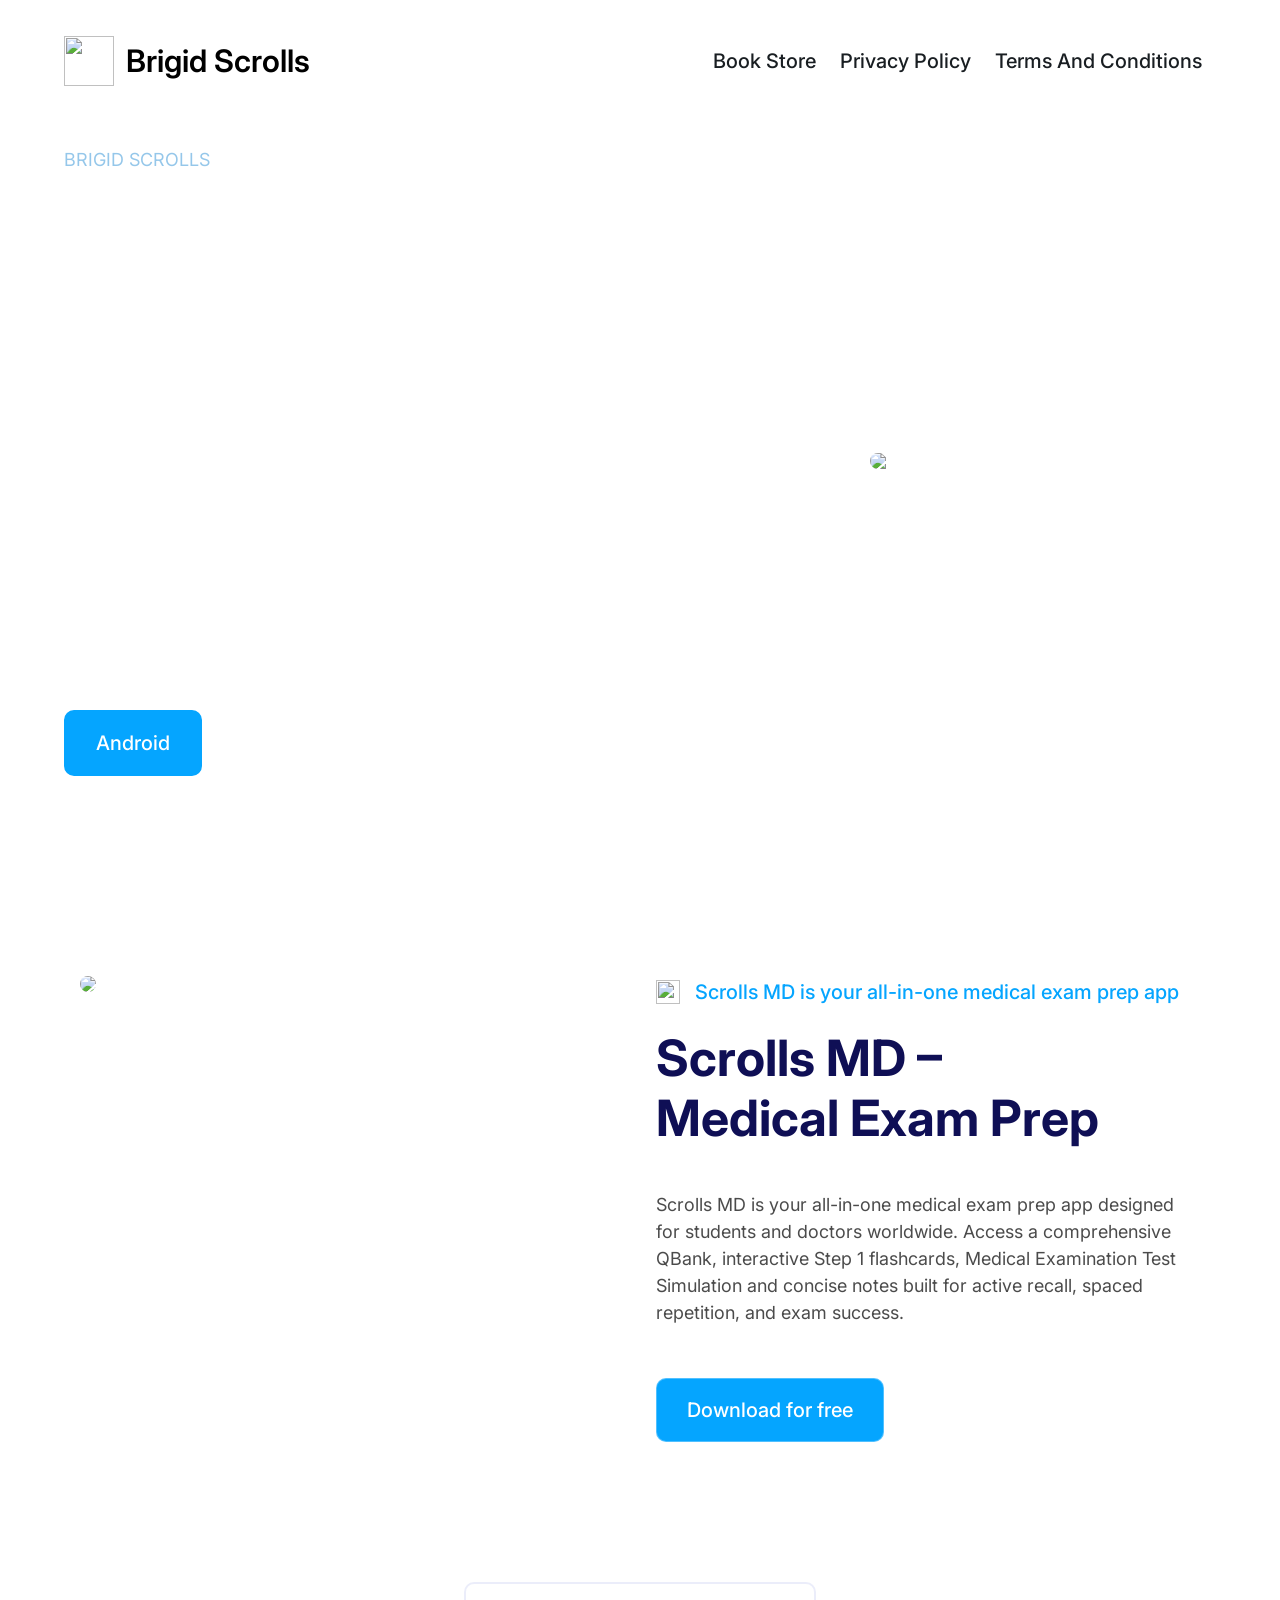
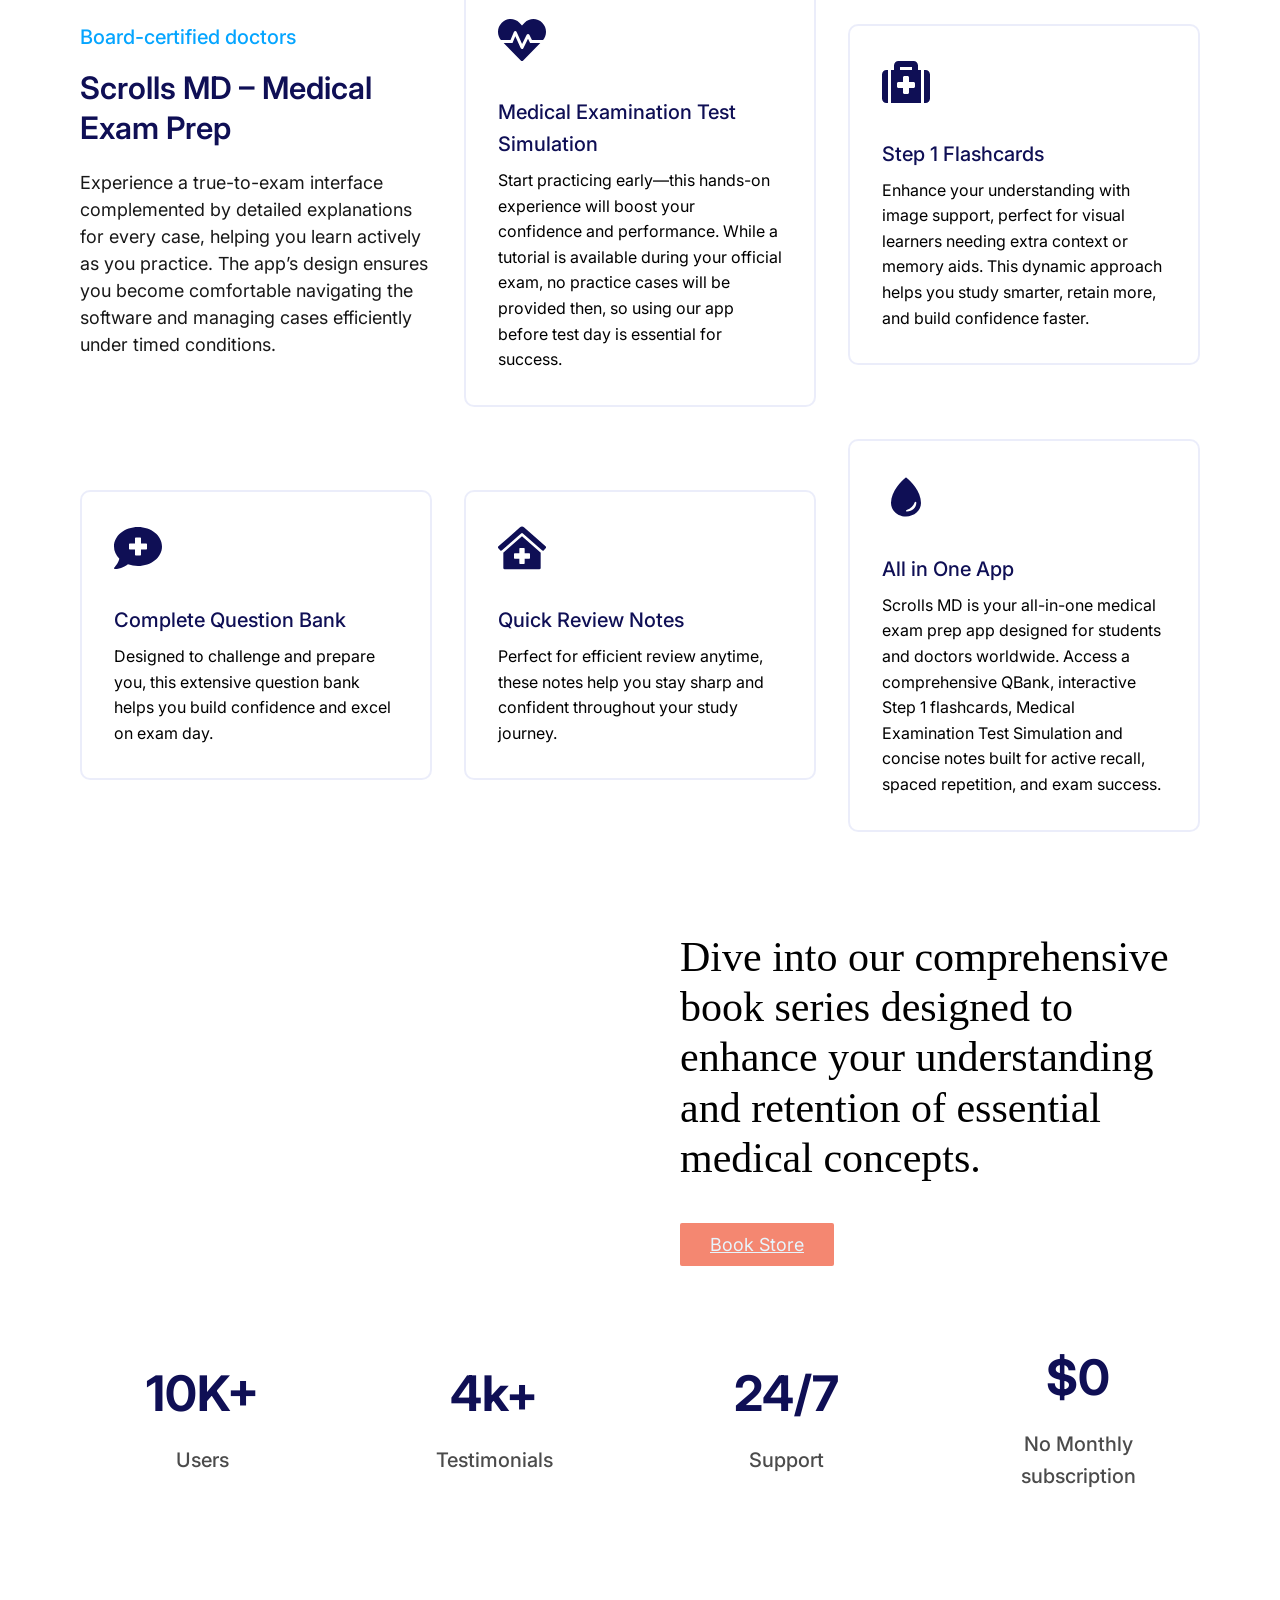
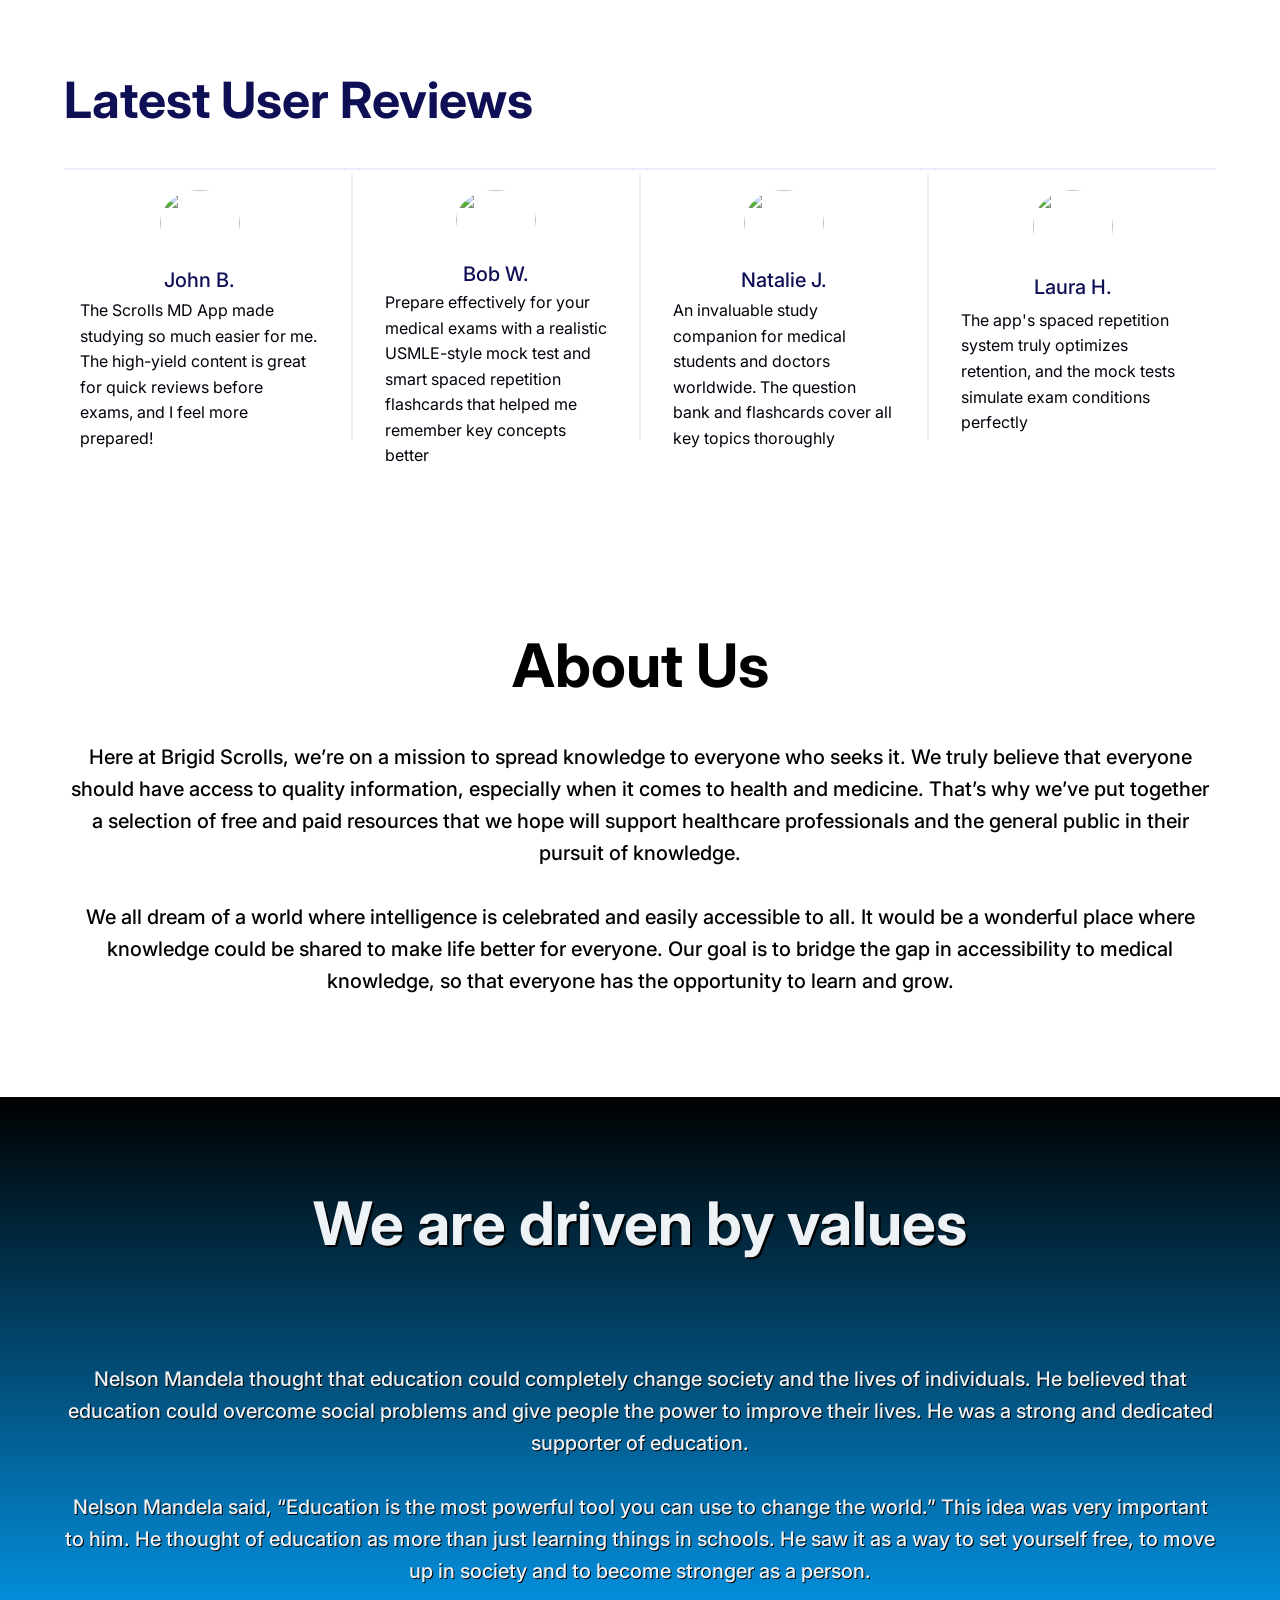
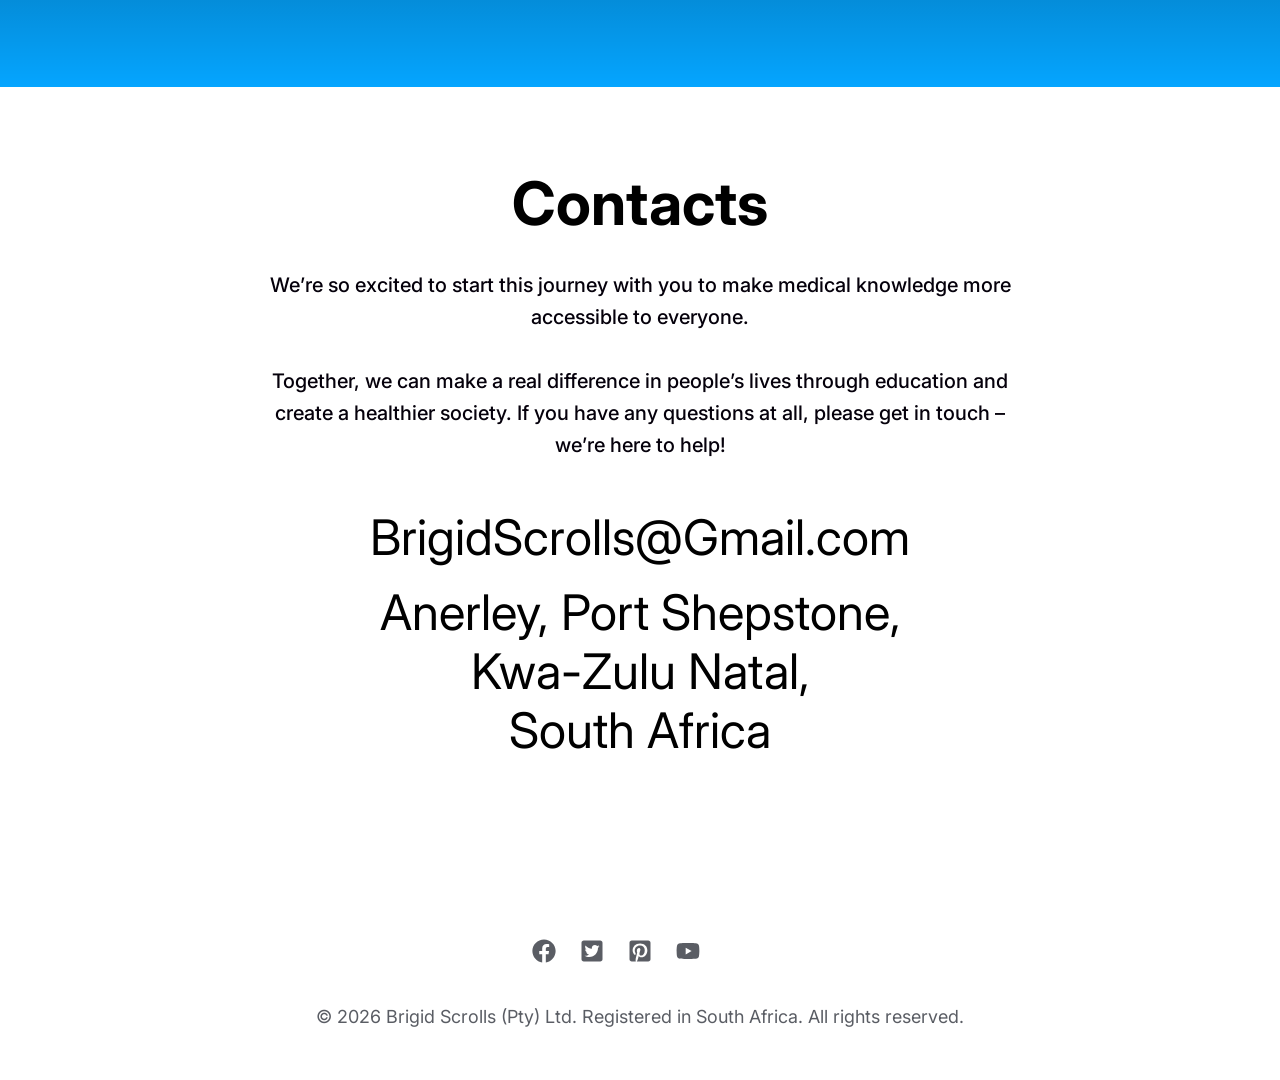
==== index.html @ d716d0fd "Add files via upload" ====
<!DOCTYPE html><html><head><meta charSet="utf-8"/><meta http-equiv="x-ua-compatible" content="ie=edge"/><meta name="viewport" content="width=device-width, initial-scale=1, shrink-to-fit=no"/><meta name="generator" content="Gatsby 3.15.0"/><title data-react-helmet="true">Scrolls MD Medical Exam Prep</title><link data-react-helmet="true" rel="shortcut icon" href="https://uploads.quarkly.io/6926ab624873af0023a09e78/images/Black%20and%20white%20logo%20Brigid%20scrolls.png?v=2025-11-26T10:13:13.327Z" type="image/x-icon"/><link data-react-helmet="true" rel="apple-touch-icon" href="https://uploads.quarkly.io/6926ab624873af0023a09e78/images/Black%20and%20white%20logo%20Brigid%20scrolls.png?v=2025-11-26T10:13:13.327Z"/><link data-react-helmet="true" rel="apple-touch-icon" sizes="76x76" href="https://uploads.quarkly.io/6926ab624873af0023a09e78/images/Black%20and%20white%20logo%20Brigid%20scrolls.png?v=2025-11-26T10:13:13.327Z"/><link data-react-helmet="true" rel="apple-touch-icon" sizes="152x152" href="https://uploads.quarkly.io/6926ab624873af0023a09e78/images/Black%20and%20white%20logo%20Brigid%20scrolls.png?v=2025-11-26T10:13:13.327Z"/><link data-react-helmet="true" rel="apple-touch-startup-image" href="https://uploads.quarkly.io/6926ab624873af0023a09e78/images/Black%20and%20white%20logo%20Brigid%20scrolls.png?v=2025-11-26T10:13:13.327Z"/><meta data-react-helmet="true" name="description" content="Scrolls MD is your all-in-one medical exam prep app designed for students and doctors worldwide."/><meta data-react-helmet="true" property="og:title" content="Help for you — Healthcare without the system"/><meta data-react-helmet="true" property="og:description" content="Chat with a doctor right from your phone, all day and night. No waiting room or appointment needed."/><meta data-react-helmet="true" property="og:image" content="https://uploads.quarkly.io/6926ab624873af0023a09e78/images/Scrolls%20MD%20New%20Logo.png?v=2025-11-26T10:20:29.859Z"/><meta data-react-helmet="true" name="msapplication-TileImage" content="https://uploads.quarkly.io/6926ab624873af0023a09e78/images/Black%20and%20white%20logo%20Brigid%20scrolls.png?v=2025-11-26T10:13:13.327Z"/><meta data-react-helmet="true" name="msapplication-TileColor" content="#000848"/><style data-styled="" data-styled-version="5.3.11">.gPEERn{pointer-events:auto;display:-webkit-box;display:-webkit-flex;display:-ms-flexbox;display:flex;width:100%;margin:0;padding:24px 0;}/*!sc*/
@media (max-width:460px){.gPEERn{padding:8px 0 8px 0;}}/*!sc*/
.jDYXYm{pointer-events:auto;display:-webkit-box;display:-webkit-flex;display:-ms-flexbox;display:flex;-webkit-flex-direction:row;-ms-flex-direction:row;flex-direction:row;width:var(--qtheme-cmp-section-width-default);max-width:var(--qtheme-cmp-section-maxWidth-default);min-width:var(--qtheme-cmp-section-minWidth-default);min-height:16px;margin:0 auto;-webkit-box-pack:justify;-webkit-justify-content:space-between;-ms-flex-pack:justify;justify-content:space-between;}/*!sc*/
.iFsuVn{pointer-events:auto;display:-webkit-box;display:-webkit-flex;display:-ms-flexbox;display:flex;padding:12px 0;-webkit-box-pack:justify;-webkit-justify-content:space-between;-ms-flex-pack:justify;justify-content:space-between;-webkit-align-items:flex-start;-webkit-box-align:flex-start;-ms-flex-align:flex-start;align-items:flex-start;-webkit-flex-direction:row;-ms-flex-direction:row;flex-direction:row;width:30%;}/*!sc*/
@media (max-width:992px){.iFsuVn{width:70%;}}/*!sc*/
@media (max-width:767px){.iFsuVn{width:50%;-webkit-box-pack:start;-webkit-justify-content:flex-start;-ms-flex-pack:start;justify-content:flex-start;}}/*!sc*/
@media (max-width:460px){.iFsuVn{width:50%;-webkit-align-items:center;-webkit-box-align:center;-ms-flex-align:center;align-items:center;-webkit-flex-direction:row;-ms-flex-direction:row;flex-direction:row;-webkit-box-pack:start;-webkit-justify-content:flex-start;-ms-flex-pack:start;justify-content:flex-start;}}/*!sc*/
.hPHBay{pointer-events:auto;-webkit-flex:1 1 auto;-ms-flex:1 1 auto;flex:1 1 auto;width:70%;min-width:0px;min-height:0px;-webkit-align-items:center;-webkit-box-align:center;-ms-flex-align:center;align-items:center;-webkit-box-pack:end;-webkit-justify-content:flex-end;-ms-flex-pack:end;justify-content:flex-end;position:relative;display:-webkit-box;display:-webkit-flex;display:-ms-flexbox;display:flex;z-index:5;}/*!sc*/
@media (max-width:992px){.hPHBay{width:30%;}}/*!sc*/
@media (max-width:767px){.hPHBay{width:50%;}}/*!sc*/
@media (max-width:460px){.hPHBay{width:50%;}}/*!sc*/
.ePyRJj{pointer-events:auto;padding-right:3px;min-height:0;-webkit-align-items:center;-webkit-box-align:center;-ms-flex-align:center;align-items:center;-webkit-flex-direction:row;-ms-flex-direction:row;flex-direction:row;position:relative;cursor:pointer;display:none;}/*!sc*/
@media (max-width:992px){.ePyRJj{display:-webkit-inline-box;display:-webkit-inline-flex;display:-ms-inline-flexbox;display:inline-flex;-webkit-flex:0 0 auto;-ms-flex:0 0 auto;flex:0 0 auto;z-index:1;}}/*!sc*/
.hZMOFw{pointer-events:auto;width:100%;height:100%;position:relative;display:-webkit-box;display:-webkit-flex;display:-ms-flexbox;display:flex;z-index:1;}/*!sc*/
@media (max-width:992px){.hZMOFw{top:0;left:0;position:fixed;-webkit-transition:visibility .3s step-end;transition:visibility .3s step-end;visibility:hidden;}}/*!sc*/
.csZqDL{pointer-events:auto;width:100%;height:100%;background-color:rgba(0,0,0,.5);position:relative;display:none;z-index:1;}/*!sc*/
@media (max-width:992px){.csZqDL{top:0;left:0;position:fixed;display:block;-webkit-transition:visibility .3s step-end, opacity .3s ease;transition:visibility .3s step-end, opacity .3s ease;visibility:hidden;opacity:0;}}/*!sc*/
.eIhEfz{pointer-events:auto;max-width:100vw;max-height:100vh;background-color:white;box-sizing:border-box;display:-webkit-box;display:-webkit-flex;display:-ms-flexbox;display:flex;z-index:2;padding:0px 0px 0px 0px;width:100%;overflow-x:hidden;overflow-y:auto;-webkit-align-items:center;-webkit-box-align:center;-ms-flex-align:center;align-items:center;-webkit-box-pack:justify;-webkit-justify-content:space-between;-ms-flex-pack:justify;justify-content:space-between;-webkit-flex-direction:row;-ms-flex-direction:row;flex-direction:row;background:rgba(255,255,255,0);}/*!sc*/
@media (max-width:992px){.eIhEfz{width:100%;min-width:280px;min-height:32px;-webkit-align-items:flex-start;-webkit-box-align:flex-start;-ms-flex-align:flex-start;align-items:flex-start;-webkit-flex-direction:column;-ms-flex-direction:column;flex-direction:column;box-shadow:var(--qtheme-boxShadow-xxl);top:0;left:0;height:100%;position:fixed;-webkit-transition:visibility .3s step-end, opacity .3s ease;transition:visibility .3s step-end, opacity .3s ease;visibility:hidden;opacity:0;background:#ffffff;margin:0px 0px 0px 0px;}}/*!sc*/
.beZerO{pointer-events:auto;width:100%;}/*!sc*/
@media (max-width:767px){.beZerO{display:-webkit-box;display:-webkit-flex;display:-ms-flexbox;display:flex;}}/*!sc*/
.kpODTq{pointer-events:auto;-webkit-align-items:center;-webkit-box-align:center;-ms-flex-align:center;align-items:center;-webkit-box-pack:end;-webkit-justify-content:flex-end;-ms-flex-pack:end;justify-content:flex-end;display:-webkit-box;display:-webkit-flex;display:-ms-flexbox;display:flex;}/*!sc*/
@media (max-width:992px){.kpODTq{-webkit-box-pack:center;-webkit-justify-content:center;-ms-flex-pack:center;justify-content:center;-webkit-align-items:flex-start;-webkit-box-align:flex-start;-ms-flex-align:flex-start;align-items:flex-start;-webkit-flex-direction:column;-ms-flex-direction:column;flex-direction:column;margin:0px auto 0px auto;min-width:300px;max-width:1280px;width:90%;padding:24px 0px 48px 0px;}}/*!sc*/
.iyoGrC{pointer-events:auto;display:none;}/*!sc*/
@media (max-width:992px){.iyoGrC{width:100%;margin:0px 0px 24px 0px;display:-webkit-box;display:-webkit-flex;display:-ms-flexbox;display:flex;padding:12px 0px 12px 0px;}}/*!sc*/
.bHRnBK{pointer-events:auto;width:25%;display:none;-webkit-box-pack:space-around;-webkit-justify-content:space-around;-ms-flex-pack:space-around;justify-content:space-around;-webkit-align-items:center;-webkit-box-align:center;-ms-flex-align:center;align-items:center;-webkit-flex-wrap:wrap;-ms-flex-wrap:wrap;flex-wrap:wrap;}/*!sc*/
@media (max-width:992px){.bHRnBK{width:100%;-webkit-flex-direction:column;-ms-flex-direction:column;flex-direction:column;-webkit-align-items:flex-start;-webkit-box-align:flex-start;-ms-flex-align:flex-start;align-items:flex-start;display:-webkit-box;display:-webkit-flex;display:-ms-flexbox;display:flex;margin:0px 0px 0px 0px;}}/*!sc*/
.jzlPOT{pointer-events:auto;margin:0px 0px 0px 0px;display:-webkit-box;display:-webkit-flex;display:-ms-flexbox;display:flex;-webkit-align-items:center;-webkit-box-align:center;-ms-flex-align:center;align-items:center;-webkit-box-pack:center;-webkit-justify-content:center;-ms-flex-pack:center;justify-content:center;}/*!sc*/
@media (max-width:992px){.jzlPOT{display:-webkit-box;display:-webkit-flex;display:-ms-flexbox;display:flex;grid-gap:12px;}}/*!sc*/
.fTnruq{pointer-events:auto;display:-webkit-box;display:-webkit-flex;display:-ms-flexbox;display:flex;background:rgba(0,0,0,0) url(https://images.unsplash.com/photo-1576091160550-2173dba999ef?ixlib=rb-4.1.0&q=85&fm=jpg&crop=entropy&cs=srgb&w=2000) 0% 0% /100% repeat scroll padding-box;box-shadow:0 0 0 0 #000000;width:50% content-box;height:auto;margin:0;padding:24px 0;}/*!sc*/
@media (max-width:767px){.fTnruq{padding:36px 0 60px 0;}}/*!sc*/
.eJhRBH{pointer-events:auto;display:-webkit-box;display:-webkit-flex;display:-ms-flexbox;display:flex;-webkit-flex-direction:row;-ms-flex-direction:row;flex-direction:row;width:var(--qtheme-cmp-section-width-default);max-width:var(--qtheme-cmp-section-maxWidth-default);min-width:var(--qtheme-cmp-section-minWidth-default);min-height:16px;margin:0 auto;position:relative;z-index:9;}/*!sc*/
@media (max-width:767px){.eJhRBH{-webkit-flex-wrap:wrap;-ms-flex-wrap:wrap;flex-wrap:wrap;z-index:7;}}/*!sc*/
.jerPYF{pointer-events:auto;-webkit-flex-direction:column;-ms-flex-direction:column;flex-direction:column;display:-webkit-box;display:-webkit-flex;display:-ms-flexbox;display:flex;-webkit-align-items:flex-start;-webkit-box-align:flex-start;-ms-flex-align:flex-start;align-items:flex-start;-webkit-box-pack:center;-webkit-justify-content:center;-ms-flex-pack:center;justify-content:center;width:70%;padding:0px 180px 0px 0px;}/*!sc*/
.jerPYF:empty,.jerPYF[data-quarkly-state="empty"]{min-width:64px;min-height:64px;border-width:1px;border-style:solid;border-color:LightGray;}/*!sc*/
@media (max-width:992px){.jerPYF{padding:0px 90px 0px 0px;}}/*!sc*/
@media (max-width:767px){.jerPYF{width:100%;padding:0px 0px 0px 0px;}}/*!sc*/
.iTpYRY{pointer-events:auto;display:-webkit-box;display:-webkit-flex;display:-ms-flexbox;display:flex;margin:72px 0px 0px 0px;}/*!sc*/
@media (max-width:992px){.iTpYRY{margin:32px 0px 0px 0px;}}/*!sc*/
@media (max-width:767px){.iTpYRY{width:100%;margin:36px 0px 0px 0px;}}/*!sc*/
.jttgDx{pointer-events:auto;width:30%;display:-webkit-box;display:-webkit-flex;display:-ms-flexbox;display:flex;-webkit-box-pack:end;-webkit-justify-content:flex-end;-ms-flex-pack:end;justify-content:flex-end;-webkit-align-items:center;-webkit-box-align:center;-ms-flex-align:center;align-items:center;}/*!sc*/
.jttgDx:empty,.jttgDx[data-quarkly-state="empty"]{border-style:solid;border-width:1px;min-height:64px;border-color:LightGray;min-width:64px;}/*!sc*/
@media (max-width:767px){.jttgDx{width:100%;-webkit-order:-1;-ms-flex-order:-1;order:-1;}}/*!sc*/
.cdreDF{pointer-events:auto;display:-webkit-box;display:-webkit-flex;display:-ms-flexbox;display:flex;padding:160px 0 24px 0;width:100%;margin:0;}/*!sc*/
@media (max-width:767px){.cdreDF{padding:50px 0 24px 0;}}/*!sc*/
@media (max-width:460px){.cdreDF{padding:80px 0 24px 0;}}/*!sc*/
.dztvSV{pointer-events:auto;display:-webkit-box;display:-webkit-flex;display:-ms-flexbox;display:flex;-webkit-flex-direction:row;-ms-flex-direction:row;flex-direction:row;width:var(--qtheme-cmp-section-width-default);max-width:var(--qtheme-cmp-section-maxWidth-default);min-width:var(--qtheme-cmp-section-minWidth-default);min-height:16px;margin:0 auto;}/*!sc*/
@media (max-width:767px){.dztvSV{-webkit-flex-wrap:wrap;-ms-flex-wrap:wrap;flex-wrap:wrap;}}/*!sc*/
.hQQJuX{pointer-events:auto;width:50%;-webkit-flex-direction:column;-ms-flex-direction:column;flex-direction:column;padding:16px 16px 16px 16px;display:-webkit-box;display:-webkit-flex;display:-ms-flexbox;display:flex;-webkit-align-items:flex-start;-webkit-box-align:flex-start;-ms-flex-align:flex-start;align-items:flex-start;-webkit-box-pack:justify;-webkit-justify-content:space-between;-ms-flex-pack:justify;justify-content:space-between;}/*!sc*/
.hQQJuX:empty,.hQQJuX[data-quarkly-state="empty"]{min-width:64px;border-style:solid;border-color:LightGray;min-height:64px;border-width:1px;}/*!sc*/
@media (max-width:767px){.hQQJuX{width:100%;}}/*!sc*/
.izVfnD{pointer-events:auto;-webkit-box-pack:justify;-webkit-justify-content:space-between;-ms-flex-pack:justify;justify-content:space-between;width:50%;padding:16px 16px 16px 16px;display:-webkit-box;display:-webkit-flex;display:-ms-flexbox;display:flex;-webkit-flex-direction:column;-ms-flex-direction:column;flex-direction:column;-webkit-align-items:flex-start;-webkit-box-align:flex-start;-ms-flex-align:flex-start;align-items:flex-start;}/*!sc*/
.izVfnD:empty,.izVfnD[data-quarkly-state="empty"]{min-height:64px;border-style:solid;min-width:64px;border-width:1px;border-color:LightGray;}/*!sc*/
@media (max-width:767px){.izVfnD{width:100%;}}/*!sc*/
.lgWpfL{pointer-events:auto;display:-webkit-box;display:-webkit-flex;display:-ms-flexbox;display:flex;margin:0px 0px 20px 0px;-webkit-align-items:center;-webkit-box-align:center;-ms-flex-align:center;align-items:center;}/*!sc*/
@media (max-width:460px){.lgWpfL{width:100%;}}/*!sc*/
.fyPDXX{pointer-events:auto;display:-webkit-box;display:-webkit-flex;display:-ms-flexbox;display:flex;padding:84px 0 60px 0;width:100%;margin:0;}/*!sc*/
@media (max-width:767px){.fyPDXX{padding:60px 0 60px 0;}}/*!sc*/
@media (max-width:460px){.fyPDXX{padding:60px 0 60px 0;}}/*!sc*/
.kihxJV{pointer-events:auto;display:-webkit-box;display:-webkit-flex;display:-ms-flexbox;display:flex;-webkit-flex-direction:row;-ms-flex-direction:row;flex-direction:row;width:var(--qtheme-cmp-section-width-default);max-width:var(--qtheme-cmp-section-maxWidth-default);min-width:var(--qtheme-cmp-section-minWidth-default);min-height:16px;margin:0 auto;-webkit-flex-wrap:wrap;-ms-flex-wrap:wrap;flex-wrap:wrap;-webkit-align-items:center;-webkit-box-align:center;-ms-flex-align:center;align-items:center;-webkit-box-pack:center;-webkit-justify-content:center;-ms-flex-pack:center;justify-content:center;}/*!sc*/
.fChNKY{pointer-events:auto;border-radius:10px;-webkit-flex-direction:column;-ms-flex-direction:column;flex-direction:column;width:33.333%;display:-webkit-box;display:-webkit-flex;display:-ms-flexbox;display:flex;-webkit-align-items:flex-start;-webkit-box-align:flex-start;-ms-flex-align:flex-start;align-items:flex-start;-webkit-box-pack:start;-webkit-justify-content:flex-start;-ms-flex-pack:start;justify-content:flex-start;margin:0px 0px 0px 0px;padding:16px 16px 16px 16px;}/*!sc*/
@media (max-width:992px){.fChNKY{margin:0px 0px 0px 0px;width:50%;}}/*!sc*/
@media (max-width:767px){.fChNKY{padding:0px 0px 0px 0px;width:100%;}}/*!sc*/
@media (max-width:460px){.fChNKY{padding:16px 16px 16px 16px;width:100%;}}/*!sc*/
.kyIJiC{pointer-events:auto;padding:16px 16px 16px 16px;width:33.333%;}/*!sc*/
.kyIJiC:empty,.kyIJiC[data-quarkly-state="empty"]{min-height:64px;border-width:1px;border-color:LightGray;min-width:64px;border-style:solid;}/*!sc*/
@media (max-width:992px){.kyIJiC{width:50%;}}/*!sc*/
@media (max-width:767px){.kyIJiC{width:100%;}}/*!sc*/
@media (max-width:460px){.kyIJiC{width:100%;}}/*!sc*/
.iuxQkA{pointer-events:auto;display:-webkit-box;display:-webkit-flex;display:-ms-flexbox;display:flex;width:100%;margin:0;padding:24px 0;}/*!sc*/
@media (max-width:767px){.iuxQkA{padding:70px 0 80px 0;}}/*!sc*/
.gpqSxK{pointer-events:auto;display:-webkit-box;display:-webkit-flex;display:-ms-flexbox;display:flex;-webkit-flex-direction:column;-ms-flex-direction:column;flex-direction:column;width:var(--qtheme-cmp-section-width-default);max-width:var(--qtheme-cmp-section-maxWidth-default);min-width:var(--qtheme-cmp-section-minWidth-default);min-height:16px;margin:0 auto;}/*!sc*/
.dpcicg{pointer-events:auto;min-width:100px;min-height:100px;display:grid;grid-template-columns:repeat(2,1fr);grid-template-rows:auto;}/*!sc*/
@media (max-width:767px){.dpcicg{grid-template-columns:1fr;}}/*!sc*/
.kGSYnj{pointer-events:auto;min-width:100px;min-height:100px;display:-webkit-box;display:-webkit-flex;display:-ms-flexbox;display:flex;-webkit-flex-direction:column;-ms-flex-direction:column;flex-direction:column;-webkit-align-items:center;-webkit-box-align:center;-ms-flex-align:center;align-items:center;background:rgba(0,0,0,0) url(https://uploads.quarkly.io/6926ab624873af0023a09e78/images/Mnemonic-book.png?v=2025-11-26T08:55:38.290Z) 0 0/contain no-repeat scroll padding-box;padding:100px 50px 100px 50px;}/*!sc*/
@media (max-width:767px){.kGSYnj{margin:0px 0px 50px 0px;padding:50px 50px 50px 50px;}}/*!sc*/
.daAXAp{pointer-events:auto;min-width:100px;min-height:100px;display:-webkit-box;display:-webkit-flex;display:-ms-flexbox;display:flex;-webkit-flex-direction:column;-ms-flex-direction:column;flex-direction:column;-webkit-align-items:flex-start;-webkit-box-align:flex-start;-ms-flex-align:flex-start;align-items:flex-start;-webkit-box-pack:center;-webkit-justify-content:center;-ms-flex-pack:center;justify-content:center;padding:0px 40px 0px 40px;}/*!sc*/
@media (max-width:992px){.daAXAp{padding:0px 0 0px 0;}}/*!sc*/
.iaWqPm{pointer-events:auto;min-width:10px;min-height:10px;display:-webkit-box;display:-webkit-flex;display:-ms-flexbox;display:flex;}/*!sc*/
@media (max-width:992px){.iaWqPm{-webkit-align-self:center;-ms-flex-item-align:center;align-self:center;}}/*!sc*/
@media (max-width:767px){.iaWqPm{-webkit-align-self:auto;-ms-flex-item-align:auto;align-self:auto;}}/*!sc*/
@media (max-width:460px){.iaWqPm{-webkit-flex-direction:column;-ms-flex-direction:column;flex-direction:column;-webkit-align-items:center;-webkit-box-align:center;-ms-flex-align:center;align-items:center;-webkit-align-self:center;-ms-flex-item-align:center;align-self:center;}}/*!sc*/
.kRlKbz{pointer-events:auto;display:-webkit-box;display:-webkit-flex;display:-ms-flexbox;display:flex;padding:0 0 0 0;background:rgba(0,0,0,0) url(https://uploads.quarkly.io/6123949e957019001e284458/images/Group%20177.png?v=2021-08-24T00:44:18.633Z) 0% 30% /cover no-repeat scroll padding-box;width:50% content-box;height:50% content-box;margin:0;}/*!sc*/
@media (max-width:767px){.kRlKbz{padding:50px 0 50px 0;}}/*!sc*/
@media (max-width:460px){.kRlKbz{padding:0px 0 0px 0;}}/*!sc*/
.gJAmcc{pointer-events:auto;display:grid;-webkit-flex-direction:column;-ms-flex-direction:column;flex-direction:column;width:var(--qtheme-cmp-section-width-default);max-width:var(--qtheme-cmp-section-maxWidth-default);min-width:var(--qtheme-cmp-section-minWidth-default);min-height:16px;margin:0 auto;grid-gap:16px;grid-template-columns:repeat(4,1fr);}/*!sc*/
@media (max-width:992px){.gJAmcc{grid-gap:0px;}}/*!sc*/
@media (max-width:767px){.gJAmcc{grid-template-columns:repeat(2,1fr);}}/*!sc*/
.eIiPHY{pointer-events:auto;-webkit-box-pack:center;-webkit-justify-content:center;-ms-flex-pack:center;justify-content:center;-webkit-flex-direction:column;-ms-flex-direction:column;flex-direction:column;background:url(https://uploads.quarkly.io/6123949e957019001e284458/images/backtio.png?v=2021-08-24T00:48:34.217Z) center center/91% no-repeat;-webkit-align-items:center;-webkit-box-align:center;-ms-flex-align:center;align-items:center;display:-webkit-box;display:-webkit-flex;display:-ms-flexbox;display:flex;min-height:320px;padding:0px 0px 60px 0px;}/*!sc*/
.eIiPHY:empty,.eIiPHY[data-quarkly-state="empty"]{min-width:64px;border-width:1px;border-color:LightGray;min-height:64px;border-style:solid;}/*!sc*/
.dSEjcE{pointer-events:auto;-webkit-flex-direction:column;-ms-flex-direction:column;flex-direction:column;background:url(https://uploads.quarkly.io/6123949e957019001e284458/images/backtio.png?v=2021-08-24T00:48:34.217Z) center center/91% no-repeat;min-height:320px;padding:0px 0px 60px 0px;display:-webkit-box;display:-webkit-flex;display:-ms-flexbox;display:flex;-webkit-align-items:center;-webkit-box-align:center;-ms-flex-align:center;align-items:center;-webkit-box-pack:center;-webkit-justify-content:center;-ms-flex-pack:center;justify-content:center;}/*!sc*/
.dSEjcE:empty,.dSEjcE[data-quarkly-state="empty"]{min-width:64px;border-style:solid;border-color:LightGray;min-height:64px;border-width:1px;}/*!sc*/
.ihwIQz{pointer-events:auto;-webkit-flex-direction:column;-ms-flex-direction:column;flex-direction:column;background:url(https://uploads.quarkly.io/6123949e957019001e284458/images/backtio.png?v=2021-08-24T00:48:34.217Z) center center/91% no-repeat;display:-webkit-box;display:-webkit-flex;display:-ms-flexbox;display:flex;-webkit-box-pack:center;-webkit-justify-content:center;-ms-flex-pack:center;justify-content:center;min-height:320px;-webkit-align-items:center;-webkit-box-align:center;-ms-flex-align:center;align-items:center;padding:0px 0px 60px 0px;}/*!sc*/
.ihwIQz:empty,.ihwIQz[data-quarkly-state="empty"]{min-height:64px;border-style:solid;border-color:LightGray;min-width:64px;border-width:1px;}/*!sc*/
@media (max-width:767px){.ihwIQz{margin:30px 0px 0px 0px;}}/*!sc*/
@media (max-width:460px){.ihwIQz{margin:0px 0px 0px 0px;}}/*!sc*/
.iccfKb{pointer-events:auto;-webkit-flex-direction:column;-ms-flex-direction:column;flex-direction:column;display:-webkit-box;display:-webkit-flex;display:-ms-flexbox;display:flex;background:url(https://uploads.quarkly.io/6123949e957019001e284458/images/backtio.png?v=2021-08-24T00:48:34.217Z) center center/91% no-repeat;padding:0px 0px 60px 0px;min-height:320px;-webkit-align-items:center;-webkit-box-align:center;-ms-flex-align:center;align-items:center;-webkit-box-pack:center;-webkit-justify-content:center;-ms-flex-pack:center;justify-content:center;}/*!sc*/
.iccfKb:empty,.iccfKb[data-quarkly-state="empty"]{min-height:64px;border-style:solid;border-color:LightGray;min-width:64px;border-width:1px;}/*!sc*/
@media (max-width:767px){.iccfKb{margin:30px 0px 0px 0px;}}/*!sc*/
@media (max-width:460px){.iccfKb{margin:0px 0px 0px 0px;}}/*!sc*/
.edciIC{pointer-events:auto;display:-webkit-box;display:-webkit-flex;display:-ms-flexbox;display:flex;padding:60px 0 100px 0;width:100%;margin:0;}/*!sc*/
@media (max-width:767px){.edciIC{padding:60px 0 60px 0;}}/*!sc*/
.eYOlSx{pointer-events:auto;display:-webkit-box;display:-webkit-flex;display:-ms-flexbox;display:flex;-webkit-flex-direction:row;-ms-flex-direction:row;flex-direction:row;width:var(--qtheme-cmp-section-width-default);max-width:var(--qtheme-cmp-section-maxWidth-default);min-width:var(--qtheme-cmp-section-minWidth-default);min-height:16px;margin:0 auto;-webkit-flex-wrap:wrap;-ms-flex-wrap:wrap;flex-wrap:wrap;}/*!sc*/
.ldmNlQ{pointer-events:auto;-webkit-box-pack:center;-webkit-justify-content:center;-ms-flex-pack:center;justify-content:center;-webkit-align-items:flex-start;-webkit-box-align:flex-start;-ms-flex-align:flex-start;align-items:flex-start;-webkit-flex-direction:column;-ms-flex-direction:column;flex-direction:column;width:100%;display:-webkit-box;display:-webkit-flex;display:-ms-flexbox;display:flex;}/*!sc*/
.ldmNlQ:empty,.ldmNlQ[data-quarkly-state="empty"]{border-style:solid;border-color:LightGray;min-width:64px;min-height:64px;border-width:1px;}/*!sc*/
.gxuUPh{pointer-events:auto;-webkit-flex-direction:column;-ms-flex-direction:column;flex-direction:column;-webkit-box-pack:start;-webkit-justify-content:flex-start;-ms-flex-pack:start;justify-content:flex-start;border-width:0px 1px 0px 0px;width:25%;max-height:265px;display:-webkit-box;display:-webkit-flex;display:-ms-flexbox;display:flex;-webkit-align-items:center;-webkit-box-align:center;-ms-flex-align:center;align-items:center;border-color:rgba(66,82,207,0.1);height:100%;border-style:solid;margin:0px 0px 0px 0px;padding:16px 32px 16px 16px;}/*!sc*/
@media (max-width:992px){.gxuUPh{-webkit-box-pack:start;-webkit-justify-content:flex-start;-ms-flex-pack:start;justify-content:flex-start;padding:32px 16px 16px 16px;min-height:298px;}}/*!sc*/
@media (max-width:767px){.gxuUPh{padding:32px 16px 16px 16px;-webkit-align-items:center;-webkit-box-align:center;-ms-flex-align:center;align-items:center;width:50%;-webkit-box-pack:start;-webkit-justify-content:flex-start;-ms-flex-pack:start;justify-content:flex-start;}}/*!sc*/
@media (max-width:460px){.gxuUPh{-webkit-box-pack:start;-webkit-justify-content:flex-start;-ms-flex-pack:start;justify-content:flex-start;margin:0px 0px 30px 0px;padding:32px 16px 16px 16px;}}/*!sc*/
.jsuZtp{pointer-events:auto;padding:16px 32px 16px 32px;border-width:0px 1px 0px 1px;width:25%;-webkit-align-items:center;-webkit-box-align:center;-ms-flex-align:center;align-items:center;-webkit-flex-direction:column;-ms-flex-direction:column;flex-direction:column;border-style:solid;border-color:rgba(66,82,207,0.1);max-height:265px;display:-webkit-box;display:-webkit-flex;display:-ms-flexbox;display:flex;-webkit-box-pack:start;-webkit-justify-content:flex-start;-ms-flex-pack:start;justify-content:flex-start;margin:0px 0px 0px 0px;height:100%;}/*!sc*/
@media (max-width:992px){.jsuZtp{padding:32px 16px 16px 16px;min-height:298px;-webkit-box-pack:start;-webkit-justify-content:flex-start;-ms-flex-pack:start;justify-content:flex-start;}}/*!sc*/
@media (max-width:767px){.jsuZtp{-webkit-align-items:center;-webkit-box-align:center;-ms-flex-align:center;align-items:center;border-width:0px 0px 0px 1px;-webkit-box-pack:start;-webkit-justify-content:flex-start;-ms-flex-pack:start;justify-content:flex-start;padding:32px 16px 16px 16px;width:50%;}}/*!sc*/
@media (max-width:460px){.jsuZtp{-webkit-box-pack:start;-webkit-justify-content:flex-start;-ms-flex-pack:start;justify-content:flex-start;margin:0px 0px 30px 0px;padding:32px 16px 16px 16px;}}/*!sc*/
.hOYYTx{pointer-events:auto;border-color:rgba(66,82,207,0.1);padding:16px 32px 16px 32px;border-style:solid;border-width:0px 1px 0px 1px;display:-webkit-box;display:-webkit-flex;display:-ms-flexbox;display:flex;-webkit-align-items:center;-webkit-box-align:center;-ms-flex-align:center;align-items:center;-webkit-flex-direction:column;-ms-flex-direction:column;flex-direction:column;-webkit-box-pack:start;-webkit-justify-content:flex-start;-ms-flex-pack:start;justify-content:flex-start;margin:0px 0px 0px 0px;height:100%;width:25%;max-height:265px;}/*!sc*/
@media (max-width:992px){.hOYYTx{padding:32px 16px 16px 16px;min-height:298px;-webkit-box-pack:start;-webkit-justify-content:flex-start;-ms-flex-pack:start;justify-content:flex-start;}}/*!sc*/
@media (max-width:767px){.hOYYTx{-webkit-box-pack:start;-webkit-justify-content:flex-start;-ms-flex-pack:start;justify-content:flex-start;border-width:0px 1px 0px 0px;width:50%;-webkit-align-items:center;-webkit-box-align:center;-ms-flex-align:center;align-items:center;padding:32px 16px 16px 16px;}}/*!sc*/
@media (max-width:460px){.hOYYTx{margin:0px 0px 30px 0px;padding:32px 16px 16px 16px;-webkit-box-pack:start;-webkit-justify-content:flex-start;-ms-flex-pack:start;justify-content:flex-start;}}/*!sc*/
.cdzqC{pointer-events:auto;-webkit-align-items:center;-webkit-box-align:center;-ms-flex-align:center;align-items:center;padding:16px 32px 16px 32px;border-width:0px 0px 0px 1px;height:100%;width:25%;max-height:265px;margin:0px 0px 0px 0px;border-color:rgba(66,82,207,0.1);display:-webkit-box;display:-webkit-flex;display:-ms-flexbox;display:flex;-webkit-flex-direction:column;-ms-flex-direction:column;flex-direction:column;border-style:solid;}/*!sc*/
@media (max-width:992px){.cdzqC{padding:32px 16px 16px 16px;min-height:298px;-webkit-box-pack:start;-webkit-justify-content:flex-start;-ms-flex-pack:start;justify-content:flex-start;}}/*!sc*/
@media (max-width:767px){.cdzqC{-webkit-align-items:center;-webkit-box-align:center;-ms-flex-align:center;align-items:center;width:50%;-webkit-box-pack:start;-webkit-justify-content:flex-start;-ms-flex-pack:start;justify-content:flex-start;padding:32px 16px 16px 16px;}}/*!sc*/
@media (max-width:460px){.cdzqC{padding:32px 16px 16px 16px;-webkit-box-pack:start;-webkit-justify-content:flex-start;-ms-flex-pack:start;justify-content:flex-start;margin:0px 0px 30px 0px;}}/*!sc*/
.kYAEYT{pointer-events:auto;display:-webkit-box;display:-webkit-flex;display:-ms-flexbox;display:flex;text-align:center;background-color:var(--qtheme-color-primary);color:#ffffff;padding:80px 0;background:#ffffff;width:100%;margin:0;}/*!sc*/
@media (max-width:460px){.kYAEYT{padding:40px 0;}}/*!sc*/
.gsjRmp{pointer-events:auto;display:-webkit-box;display:-webkit-flex;display:-ms-flexbox;display:flex;-webkit-flex-direction:column;-ms-flex-direction:column;flex-direction:column;width:var(--qtheme-cmp-section-width-default);max-width:var(--qtheme-cmp-section-maxWidth-default);min-width:var(--qtheme-cmp-section-minWidth-default);min-height:16px;margin:0 auto;color:#000000;}/*!sc*/
.jQVLtq{pointer-events:auto;display:-webkit-box;display:-webkit-flex;display:-ms-flexbox;display:flex;text-align:center;background-color:var(--qtheme-color-primary);color:var(--qtheme-color-lightD1);padding:80px 0;background:linear-gradient(0deg,rgba(0,0,0,0) 0%,rgba(0,0,0,1) 100%),rgb(5,165,255) url(https://images.unsplash.com/photo-1583076477550-38e4019672a9?ixlib=rb-4.1.0&q=85&fm=jpg&crop=entropy&cs=srgb&w=2000) 0% 0% /100% repeat scroll padding-box;text-shadow:2px 2px 0 #000000;width:100%;margin:0;}/*!sc*/
@media (max-width:460px){.jQVLtq{padding:40px 0;}}/*!sc*/
.eXkYWx{pointer-events:auto;display:-webkit-box;display:-webkit-flex;display:-ms-flexbox;display:flex;background:#ffffff;padding:80px 0 80px 0;width:100%;margin:0;}/*!sc*/
.jKhGdt{pointer-events:auto;display:-webkit-box;display:-webkit-flex;display:-ms-flexbox;display:flex;-webkit-align-items:center;-webkit-box-align:center;-ms-flex-align:center;align-items:center;-webkit-flex-direction:column;-ms-flex-direction:column;flex-direction:column;-webkit-box-pack:center;-webkit-justify-content:center;-ms-flex-pack:center;justify-content:center;padding:0px 200px 0px 200px;}/*!sc*/
@media (max-width:992px){.jKhGdt{padding:0px 0px 0px 0px;}}/*!sc*/
.gJVtOl{pointer-events:auto;display:-webkit-box;display:-webkit-flex;display:-ms-flexbox;display:flex;padding:50px 0 50px 0;width:100%;margin:0;}/*!sc*/
.bbqnCG{pointer-events:auto;display:-webkit-box;display:-webkit-flex;display:-ms-flexbox;display:flex;-webkit-flex-direction:column;-ms-flex-direction:column;flex-direction:column;width:var(--qtheme-cmp-section-width-default);max-width:var(--qtheme-cmp-section-maxWidth-default);min-width:var(--qtheme-cmp-section-minWidth-default);min-height:16px;margin:0 auto;}/*!sc*/
@media (max-width:460px){.bbqnCG{-webkit-align-items:center;-webkit-box-align:center;-ms-flex-align:center;align-items:center;}}/*!sc*/
.ytcMi{pointer-events:auto;display:grid;grid-template-columns:repeat(5,1fr);grid-gap:16px 24px;-webkit-align-self:center;-ms-flex-item-align:center;align-self:center;margin:0px 0px 40px 0px;}/*!sc*/
data-styled.g1[id="sc-aXZVg"]{content:"gPEERn,jDYXYm,iFsuVn,hPHBay,ePyRJj,hZMOFw,csZqDL,eIhEfz,beZerO,kpODTq,iyoGrC,bHRnBK,jzlPOT,fTnruq,eJhRBH,jerPYF,iTpYRY,jttgDx,cdreDF,dztvSV,hQQJuX,izVfnD,lgWpfL,fyPDXX,kihxJV,fChNKY,kyIJiC,iuxQkA,gpqSxK,dpcicg,kGSYnj,daAXAp,iaWqPm,kRlKbz,gJAmcc,eIiPHY,dSEjcE,ihwIQz,iccfKb,edciIC,eYOlSx,ldmNlQ,gxuUPh,jsuZtp,hOYYTx,cdzqC,kYAEYT,gsjRmp,jQVLtq,eXkYWx,jKhGdt,gJVtOl,bbqnCG,ytcMi,"}/*!sc*/
.AUmcG{margin-top:16px;margin-bottom:16px;min-width:8px;min-height:8px;overflow-wrap:normal;word-break:normal;white-space:normal;text-indent:0;text-overflow:clip;-webkit-hyphens:manual;-moz-hyphens:manual;-ms-hyphens:manual;hyphens:manual;-webkit-user-select:auto;-moz-user-select:auto;-ms-user-select:auto;user-select:auto;pointer-events:auto;margin:0;text-align:left;font:var(--qtheme-font-headline4);display:block;}/*!sc*/
@media (max-width:767px){.AUmcG{margin:0px 0 0px 0;}}/*!sc*/
@media (max-width:460px){.AUmcG{margin:0px 0 0px 0;}}/*!sc*/
.fFZlin{margin-top:16px;margin-bottom:16px;min-width:8px;min-height:8px;overflow-wrap:normal;word-break:normal;white-space:normal;text-indent:0;text-overflow:clip;-webkit-hyphens:manual;-moz-hyphens:manual;-ms-hyphens:manual;hyphens:manual;-webkit-user-select:none;-moz-user-select:none;-ms-user-select:none;user-select:none;pointer-events:auto;margin:0 .35em 0 0;font-size:14px;font:normal 600 16px/1.5 -apple-system,system-ui,'Segoe UI','Roboto','Oxygen','Ubuntu','Cantarell','Fira Sans','Droid Sans','Helvetica Neue',sans-serif;text-transform:uppercase;-webkit-letter-spacing:1px;-moz-letter-spacing:1px;-ms-letter-spacing:1px;letter-spacing:1px;}/*!sc*/
@media (max-width:992px){.fFZlin{margin:0px 0px 0px 0px;}}/*!sc*/
@media (max-width:460px){.fFZlin{font:normal 600 14px/1.5 -apple-system,system-ui,'Segoe UI','Roboto','Oxygen','Ubuntu','Cantarell','Fira Sans','Droid Sans','Helvetica Neue',sans-serif;margin:0px 2px 0px 0px;}}/*!sc*/
.eerDYc{margin-top:16px;margin-bottom:16px;min-width:8px;min-height:8px;overflow-wrap:normal;word-break:normal;white-space:normal;text-indent:0;text-overflow:clip;-webkit-hyphens:manual;-moz-hyphens:manual;-ms-hyphens:manual;hyphens:manual;-webkit-user-select:auto;-moz-user-select:auto;-ms-user-select:auto;user-select:auto;pointer-events:auto;margin:0;text-align:left;font:var(--qtheme-font-lead);display:block;}/*!sc*/
@media (max-width:992px){.eerDYc{font:var(--qtheme-font-headline3);}}/*!sc*/
@media (max-width:767px){.eerDYc{margin:0px 0 0px 0;}}/*!sc*/
@media (max-width:460px){.eerDYc{margin:0px 0 0px 0;}}/*!sc*/
.jmgkOr{margin-top:16px;margin-bottom:16px;min-width:8px;min-height:8px;overflow-wrap:normal;word-break:normal;white-space:normal;text-indent:0;text-overflow:clip;-webkit-hyphens:manual;-moz-hyphens:manual;-ms-hyphens:manual;hyphens:manual;-webkit-user-select:auto;-moz-user-select:auto;-ms-user-select:auto;user-select:auto;pointer-events:auto;margin:0px 0px 8px 0px;color:var(--qtheme-color-grey);font:var(--qtheme-font-base);text-transform:uppercase;}/*!sc*/
@media (max-width:992px){.jmgkOr{font:normal 400 14px/1.5 "Inter",sans-serif;text-align:left;margin:0px 0px 8px 0px;}}/*!sc*/
@media (max-width:460px){.jmgkOr{font:normal 500 16px/1.6 "Inter",sans-serif;}}/*!sc*/
.cyEgGu{margin-top:16px;margin-bottom:16px;min-width:8px;min-height:8px;overflow-wrap:normal;word-break:normal;white-space:normal;text-indent:0;text-overflow:clip;-webkit-hyphens:manual;-moz-hyphens:manual;-ms-hyphens:manual;hyphens:manual;-webkit-user-select:auto;-moz-user-select:auto;-ms-user-select:auto;user-select:auto;pointer-events:auto;margin:0px 0px 16px 0px;font:var(--qtheme-font-headline1);color:var(--qtheme-color-white);}/*!sc*/
@media (max-width:992px){.cyEgGu{text-align:left;font:normal 700 40px/1.2 "Inter",sans-serif;}}/*!sc*/
@media (max-width:767px){.cyEgGu{font:normal 700 28px/1.2 "Inter",sans-serif;}}/*!sc*/
@media (max-width:460px){.cyEgGu{font:normal 500 30px/1.2 "Inter",sans-serif;}}/*!sc*/
.kYXTAS{margin-top:16px;margin-bottom:16px;min-width:8px;min-height:8px;overflow-wrap:normal;word-break:normal;white-space:normal;text-indent:0;text-overflow:clip;-webkit-hyphens:manual;-moz-hyphens:manual;-ms-hyphens:manual;hyphens:manual;-webkit-user-select:auto;-moz-user-select:auto;-ms-user-select:auto;user-select:auto;pointer-events:auto;font:var(--qtheme-font-base);margin:0px 0px 0px 0px;color:var(--qtheme-color-white);opacity:1;}/*!sc*/
@media (max-width:992px){.kYXTAS{text-align:left;font:normal 400 16px/1.5 "Inter",sans-serif;}}/*!sc*/
@media (max-width:767px){.kYXTAS{font:normal 400 14px/1.5 "Inter",sans-serif;}}/*!sc*/
.dFELdS{margin-top:16px;margin-bottom:16px;min-width:8px;min-height:8px;overflow-wrap:normal;word-break:normal;white-space:normal;text-indent:0;text-overflow:clip;-webkit-hyphens:manual;-moz-hyphens:manual;-ms-hyphens:manual;hyphens:manual;-webkit-user-select:auto;-moz-user-select:auto;-ms-user-select:auto;user-select:auto;pointer-events:auto;margin:0px 0px 0px 0px;color:var(--qtheme-color-primary);font:var(--qtheme-font-lead);}/*!sc*/
@media (max-width:992px){.dFELdS{font:normal 500 16px/1.6 "Inter",sans-serif;}}/*!sc*/
@media (max-width:767px){.dFELdS{font:normal 500 14px/1.6 "Inter",sans-serif;}}/*!sc*/
.kMKJqB{margin-top:16px;margin-bottom:16px;min-width:8px;min-height:8px;overflow-wrap:normal;word-break:normal;white-space:normal;text-indent:0;text-overflow:clip;-webkit-hyphens:manual;-moz-hyphens:manual;-ms-hyphens:manual;hyphens:manual;-webkit-user-select:auto;-moz-user-select:auto;-ms-user-select:auto;user-select:auto;pointer-events:auto;width:85%;margin:0px 0px 16px 0px;font:var(--qtheme-font-headline2);color:var(--qtheme-color-indigo);}/*!sc*/
@media (max-width:992px){.kMKJqB{width:100%;font:normal 700 34px/1.2 "Inter",sans-serif;}}/*!sc*/
@media (max-width:767px){.kMKJqB{font:normal 700 24px/1.2 "Inter",sans-serif;}}/*!sc*/
@media (max-width:460px){.kMKJqB{font:normal 800 30px/1.2 "Inter",sans-serif;}}/*!sc*/
.hUpujt{margin-top:16px;margin-bottom:16px;min-width:8px;min-height:8px;overflow-wrap:normal;word-break:normal;white-space:normal;text-indent:0;text-overflow:clip;-webkit-hyphens:manual;-moz-hyphens:manual;-ms-hyphens:manual;hyphens:manual;-webkit-user-select:auto;-moz-user-select:auto;-ms-user-select:auto;user-select:auto;pointer-events:auto;font:var(--qtheme-font-base);opacity:.7;margin:0px 0px 25px 0px;color:var(--qtheme-color-dark);}/*!sc*/
@media (max-width:992px){.hUpujt{font:normal 400 16px/1.5 "Inter",sans-serif;}}/*!sc*/
@media (max-width:767px){.hUpujt{font:normal 400 14px/1.5 "Inter",sans-serif;}}/*!sc*/
.kfsBls{margin-top:16px;margin-bottom:16px;min-width:8px;min-height:8px;overflow-wrap:normal;word-break:normal;white-space:normal;text-indent:0;text-overflow:clip;-webkit-hyphens:manual;-moz-hyphens:manual;-ms-hyphens:manual;hyphens:manual;-webkit-user-select:auto;-moz-user-select:auto;-ms-user-select:auto;user-select:auto;pointer-events:auto;color:var(--qtheme-color-primary);margin:0px 0px 0px 0px;font:var(--qtheme-font-lead);}/*!sc*/
@media (max-width:992px){.kfsBls{font:normal 500 16px/1.6 "Inter",sans-serif;}}/*!sc*/
.bquGkH{margin-top:16px;margin-bottom:16px;min-width:8px;min-height:8px;overflow-wrap:normal;word-break:normal;white-space:normal;text-indent:0;text-overflow:clip;-webkit-hyphens:manual;-moz-hyphens:manual;-ms-hyphens:manual;hyphens:manual;-webkit-user-select:auto;-moz-user-select:auto;-ms-user-select:auto;user-select:auto;pointer-events:auto;position:relative;z-index:1;color:var(--qtheme-color-indigo);font:var(--qtheme-font-headline4);margin:15px 0px 0px 0px;}/*!sc*/
@media (max-width:992px){.bquGkH{font:600 22px/1.3 "Inter",sans-serif;}}/*!sc*/
@media (max-width:460px){.bquGkH{font:700 25px/1.3 "Inter",sans-serif;}}/*!sc*/
.cPWBWl{margin-top:16px;margin-bottom:16px;min-width:8px;min-height:8px;overflow-wrap:normal;word-break:normal;white-space:normal;text-indent:0;text-overflow:clip;-webkit-hyphens:manual;-moz-hyphens:manual;-ms-hyphens:manual;hyphens:manual;-webkit-user-select:auto;-moz-user-select:auto;-ms-user-select:auto;user-select:auto;pointer-events:auto;margin:20px 0px 10px 0px;color:var(--qtheme-color-dark);font:var(--qtheme-font-base);opacity:.9;}/*!sc*/
.fMEBhn{margin-top:16px;margin-bottom:16px;min-width:8px;min-height:8px;overflow-wrap:normal;word-break:normal;white-space:normal;text-indent:0;text-overflow:clip;-webkit-hyphens:manual;-moz-hyphens:manual;-ms-hyphens:manual;hyphens:manual;-webkit-user-select:auto;-moz-user-select:auto;-ms-user-select:auto;user-select:auto;pointer-events:auto;color:var(--qtheme-color-indigo);font:var(--qtheme-font-lead);margin:32px 0px 8px 0px;}/*!sc*/
.iCpXgI{margin-top:16px;margin-bottom:16px;min-width:8px;min-height:8px;overflow-wrap:normal;word-break:normal;white-space:normal;text-indent:0;text-overflow:clip;-webkit-hyphens:manual;-moz-hyphens:manual;-ms-hyphens:manual;hyphens:manual;-webkit-user-select:auto;-moz-user-select:auto;-ms-user-select:auto;user-select:auto;pointer-events:auto;color:var(--qtheme-color-dark);font:var(--qtheme-font-textBase);margin:0px 0px 0px 0px;}/*!sc*/
.gXzTdP{margin-top:16px;margin-bottom:16px;min-width:8px;min-height:8px;overflow-wrap:normal;word-break:normal;white-space:normal;text-indent:0;text-overflow:clip;-webkit-hyphens:manual;-moz-hyphens:manual;-ms-hyphens:manual;hyphens:manual;-webkit-user-select:auto;-moz-user-select:auto;-ms-user-select:auto;user-select:auto;pointer-events:auto;margin:0px 0px 40px 0px;font:normal 500 42px/1.2 var(--qtheme-fontFamily-serifGaramond);}/*!sc*/
@media (max-width:460px){.gXzTdP{margin:0px 0px 30px 0px;}}/*!sc*/
.hhahrB{margin-top:16px;margin-bottom:16px;min-width:8px;min-height:8px;overflow-wrap:normal;word-break:normal;white-space:normal;text-indent:0;text-overflow:clip;-webkit-hyphens:manual;-moz-hyphens:manual;-ms-hyphens:manual;hyphens:manual;-webkit-user-select:auto;-moz-user-select:auto;-ms-user-select:auto;user-select:auto;pointer-events:auto;position:relative;z-index:1;color:var(--qtheme-color-indigo);font:normal 700 49px/1.2 var(--qtheme-fontFamily-googleInter);margin:0px 0px 20px 0px;}/*!sc*/
@media (max-width:992px){.hhahrB{font:normal 700 34px/1.2 var(--qtheme-fontFamily-googleInter);margin:0px 0px 8px 0px;}}/*!sc*/
.jyejUT{margin-top:16px;margin-bottom:16px;min-width:8px;min-height:8px;overflow-wrap:normal;word-break:normal;white-space:normal;text-indent:0;text-overflow:clip;-webkit-hyphens:manual;-moz-hyphens:manual;-ms-hyphens:manual;hyphens:manual;-webkit-user-select:auto;-moz-user-select:auto;-ms-user-select:auto;user-select:auto;pointer-events:auto;text-align:center;opacity:0.7;position:relative;z-index:1;color:var(--qtheme-color-dark);font:var(--qtheme-font-lead);margin:0px 0px 0px 0px;}/*!sc*/
@media (max-width:992px){.jyejUT{font:normal 500 16px/1.6 "Inter",sans-serif;}}/*!sc*/
@media (max-width:767px){.jyejUT{font:normal 500 18px/1.6 "Inter",sans-serif;}}/*!sc*/
@media (max-width:460px){.jyejUT{font:normal 500 14px/1.6 "Inter",sans-serif;}}/*!sc*/
.bQVupZ{margin-top:16px;margin-bottom:16px;min-width:8px;min-height:8px;overflow-wrap:normal;word-break:normal;white-space:normal;text-indent:0;text-overflow:clip;-webkit-hyphens:manual;-moz-hyphens:manual;-ms-hyphens:manual;hyphens:manual;-webkit-user-select:auto;-moz-user-select:auto;-ms-user-select:auto;user-select:auto;pointer-events:auto;color:var(--qtheme-color-indigo);font:normal 700 49px/1.2 var(--qtheme-fontFamily-googleInter);margin:0px 0px 20px 0px;position:relative;z-index:1;}/*!sc*/
@media (max-width:992px){.bQVupZ{font:normal 700 34px/1.2 var(--qtheme-fontFamily-googleInter);margin:0px 0px 8px 0px;}}/*!sc*/
.eToQTX{margin-top:16px;margin-bottom:16px;min-width:8px;min-height:8px;overflow-wrap:normal;word-break:normal;white-space:normal;text-indent:0;text-overflow:clip;-webkit-hyphens:manual;-moz-hyphens:manual;-ms-hyphens:manual;hyphens:manual;-webkit-user-select:auto;-moz-user-select:auto;-ms-user-select:auto;user-select:auto;pointer-events:auto;z-index:1;font:var(--qtheme-font-lead);margin:0px 0px 0px 0px;text-align:center;opacity:0.7;position:relative;color:var(--qtheme-color-dark);}/*!sc*/
@media (max-width:992px){.eToQTX{font:normal 500 16px/1.6 "Inter",sans-serif;}}/*!sc*/
@media (max-width:767px){.eToQTX{font:normal 500 18px/1.6 "Inter",sans-serif;}}/*!sc*/
@media (max-width:460px){.eToQTX{font:normal 500 14px/1.6 "Inter",sans-serif;}}/*!sc*/
.bdCKCp{margin-top:16px;margin-bottom:16px;min-width:8px;min-height:8px;overflow-wrap:normal;word-break:normal;white-space:normal;text-indent:0;text-overflow:clip;-webkit-hyphens:manual;-moz-hyphens:manual;-ms-hyphens:manual;hyphens:manual;-webkit-user-select:auto;-moz-user-select:auto;-ms-user-select:auto;user-select:auto;pointer-events:auto;margin:0px 0px 20px 0px;position:relative;z-index:1;color:var(--qtheme-color-indigo);font:normal 700 49px/1.2 var(--qtheme-fontFamily-googleInter);}/*!sc*/
@media (max-width:992px){.bdCKCp{font:normal 700 34px/1.2 var(--qtheme-fontFamily-googleInter);margin:0px 0px 8px 0px;}}/*!sc*/
.eLnBID{margin-top:16px;margin-bottom:16px;min-width:8px;min-height:8px;overflow-wrap:normal;word-break:normal;white-space:normal;text-indent:0;text-overflow:clip;-webkit-hyphens:manual;-moz-hyphens:manual;-ms-hyphens:manual;hyphens:manual;-webkit-user-select:auto;-moz-user-select:auto;-ms-user-select:auto;user-select:auto;pointer-events:auto;opacity:0.7;z-index:1;margin:0px 0px 0px 0px;text-align:center;position:relative;color:var(--qtheme-color-dark);font:var(--qtheme-font-lead);}/*!sc*/
@media (max-width:992px){.eLnBID{font:normal 500 16px/1.6 "Inter",sans-serif;}}/*!sc*/
@media (max-width:767px){.eLnBID{font:normal 500 18px/1.6 "Inter",sans-serif;}}/*!sc*/
@media (max-width:460px){.eLnBID{font:normal 500 14px/1.6 "Inter",sans-serif;}}/*!sc*/
.bXNycn{margin-top:16px;margin-bottom:16px;min-width:8px;min-height:8px;overflow-wrap:normal;word-break:normal;white-space:normal;text-indent:0;text-overflow:clip;-webkit-hyphens:manual;-moz-hyphens:manual;-ms-hyphens:manual;hyphens:manual;-webkit-user-select:auto;-moz-user-select:auto;-ms-user-select:auto;user-select:auto;pointer-events:auto;width:70%;position:relative;z-index:1;color:var(--qtheme-color-dark);text-align:center;opacity:0.7;font:var(--qtheme-font-lead);margin:0px 0px 0px 0px;}/*!sc*/
@media (max-width:992px){.bXNycn{width:70%;font:normal 500 16px/1.6 "Inter",sans-serif;}}/*!sc*/
@media (max-width:767px){.bXNycn{font:normal 500 18px/1.6 "Inter",sans-serif;}}/*!sc*/
@media (max-width:460px){.bXNycn{font:normal 500 14px/1.6 "Inter",sans-serif;}}/*!sc*/
.bvgcrb{margin-top:16px;margin-bottom:16px;min-width:8px;min-height:8px;overflow-wrap:normal;word-break:normal;white-space:normal;text-indent:0;text-overflow:clip;-webkit-hyphens:manual;-moz-hyphens:manual;-ms-hyphens:manual;hyphens:manual;-webkit-user-select:auto;-moz-user-select:auto;-ms-user-select:auto;user-select:auto;pointer-events:auto;margin:0px 0px 38px 0px;font:var(--qtheme-font-headline2);color:var(--qtheme-color-indigo);text-align:left;}/*!sc*/
@media (max-width:992px){.bvgcrb{font:normal 700 34px/1.2 "Inter",sans-serif;}}/*!sc*/
@media (max-width:767px){.bvgcrb{font:normal 700 20px/1.2 "Inter",sans-serif;}}/*!sc*/
.jkWvKt{margin-top:16px;margin-bottom:16px;min-width:8px;min-height:8px;overflow-wrap:normal;word-break:normal;white-space:normal;text-indent:0;text-overflow:clip;-webkit-hyphens:manual;-moz-hyphens:manual;-ms-hyphens:manual;hyphens:manual;-webkit-user-select:auto;-moz-user-select:auto;-ms-user-select:auto;user-select:auto;pointer-events:auto;margin:0px 0px 8px 0px;font:var(--qtheme-font-lead);color:var(--qtheme-color-indigo);}/*!sc*/
@media (max-width:460px){.jkWvKt{text-align:center;}}/*!sc*/
.eKPPYV{margin-top:16px;margin-bottom:16px;min-width:8px;min-height:8px;overflow-wrap:normal;word-break:normal;white-space:normal;text-indent:0;text-overflow:clip;-webkit-hyphens:manual;-moz-hyphens:manual;-ms-hyphens:manual;hyphens:manual;-webkit-user-select:auto;-moz-user-select:auto;-ms-user-select:auto;user-select:auto;pointer-events:auto;margin:0px 0px 0px 0px;font:var(--qtheme-font-textBase);color:var(--qtheme-color-darkL1);}/*!sc*/
@media (max-width:992px){.eKPPYV{font:400 14px/1.6 "Inter",sans-serif;}}/*!sc*/
.fiBmQR{margin-top:16px;margin-bottom:16px;min-width:8px;min-height:8px;overflow-wrap:normal;word-break:normal;white-space:normal;text-indent:0;text-overflow:clip;-webkit-hyphens:manual;-moz-hyphens:manual;-ms-hyphens:manual;hyphens:manual;-webkit-user-select:auto;-moz-user-select:auto;-ms-user-select:auto;user-select:auto;pointer-events:auto;font:var(--qtheme-font-lead);color:var(--qtheme-color-indigo);margin:0px 0px 8px 0px;}/*!sc*/
@media (max-width:460px){.fiBmQR{text-align:center;}}/*!sc*/
.fQkeri{margin-top:16px;margin-bottom:16px;min-width:8px;min-height:8px;overflow-wrap:normal;word-break:normal;white-space:normal;text-indent:0;text-overflow:clip;-webkit-hyphens:manual;-moz-hyphens:manual;-ms-hyphens:manual;hyphens:manual;-webkit-user-select:auto;-moz-user-select:auto;-ms-user-select:auto;user-select:auto;pointer-events:auto;font:var(--qtheme-font-headline1);margin:10px 0 0 0;}/*!sc*/
@media (max-width:767px){.fQkeri{font:var(--qtheme-font-headline2);}}/*!sc*/
.irmQVf{margin-top:16px;margin-bottom:16px;min-width:8px;min-height:8px;overflow-wrap:normal;word-break:normal;white-space:normal;text-indent:0;text-overflow:clip;-webkit-hyphens:manual;-moz-hyphens:manual;-ms-hyphens:manual;hyphens:manual;-webkit-user-select:auto;-moz-user-select:auto;-ms-user-select:auto;user-select:auto;pointer-events:auto;font:var(--qtheme-font-lead);margin:40px 0 20px 0;}/*!sc*/
.ispTDb{margin-top:16px;margin-bottom:16px;min-width:8px;min-height:8px;overflow-wrap:normal;word-break:normal;white-space:normal;text-indent:0;text-overflow:clip;-webkit-hyphens:manual;-moz-hyphens:manual;-ms-hyphens:manual;hyphens:manual;-webkit-user-select:auto;-moz-user-select:auto;-ms-user-select:auto;user-select:auto;pointer-events:auto;font:var(--qtheme-font-lead);margin:40px 0 20px 0;text-shadow:1px 1px 0 #000000;}/*!sc*/
.blXrgN{margin-top:16px;margin-bottom:16px;min-width:8px;min-height:8px;overflow-wrap:normal;word-break:normal;white-space:normal;text-indent:0;text-overflow:clip;-webkit-hyphens:manual;-moz-hyphens:manual;-ms-hyphens:manual;hyphens:manual;-webkit-user-select:auto;-moz-user-select:auto;-ms-user-select:auto;user-select:auto;pointer-events:auto;margin:0px 0px 30px 0px;font:var(--qtheme-font-headline1);color:var(--qtheme-color-dark);text-align:center;}/*!sc*/
@media (max-width:460px){.blXrgN{font:normal 700 62px/1.2 "Source Sans Pro",sans-serif;}}/*!sc*/
.gPFwSO{margin-top:16px;margin-bottom:16px;min-width:8px;min-height:8px;overflow-wrap:normal;word-break:normal;white-space:normal;text-indent:0;text-overflow:clip;-webkit-hyphens:manual;-moz-hyphens:manual;-ms-hyphens:manual;hyphens:manual;-webkit-user-select:auto;-moz-user-select:auto;-ms-user-select:auto;user-select:auto;pointer-events:auto;margin:0px 0px 48px 0px;font:var(--qtheme-font-lead);color:var(--qtheme-color-darkL1);text-align:center;}/*!sc*/
.gvVita{margin-top:16px;margin-bottom:16px;min-width:8px;min-height:8px;overflow-wrap:normal;word-break:normal;white-space:normal;text-indent:0;text-overflow:clip;-webkit-hyphens:manual;-moz-hyphens:manual;-ms-hyphens:manual;hyphens:manual;-webkit-user-select:auto;-moz-user-select:auto;-ms-user-select:auto;user-select:auto;pointer-events:auto;margin:0px 0px 48px 0px;font:var(--qtheme-font-headline3);color:var(--qtheme-color-dark);text-align:center;}/*!sc*/
.RRTIY{margin-top:16px;margin-bottom:16px;min-width:8px;min-height:8px;overflow-wrap:normal;word-break:normal;white-space:normal;text-indent:0;text-overflow:clip;-webkit-hyphens:manual;-moz-hyphens:manual;-ms-hyphens:manual;hyphens:manual;-webkit-user-select:auto;-moz-user-select:auto;-ms-user-select:auto;user-select:auto;pointer-events:auto;margin:0 0px 0 0px;font:var(--qtheme-font-base);color:#5a5d64;text-align:center;}/*!sc*/
@media (max-width:460px){.RRTIY{display:-webkit-box;display:-webkit-flex;display:-ms-flexbox;display:flex;-webkit-flex-wrap:wrap;-ms-flex-wrap:wrap;flex-wrap:wrap;}}/*!sc*/
data-styled.g2[id="sc-gEvEer"]{content:"AUmcG,fFZlin,eerDYc,jmgkOr,cyEgGu,kYXTAS,dFELdS,kMKJqB,hUpujt,kfsBls,bquGkH,cPWBWl,fMEBhn,iCpXgI,gXzTdP,hhahrB,jyejUT,bQVupZ,eToQTX,bdCKCp,eLnBID,bXNycn,bvgcrb,jkWvKt,eKPPYV,fiBmQR,fQkeri,irmQVf,ispTDb,blXrgN,gPFwSO,gvVita,RRTIY,"}/*!sc*/
.hWWEHX{overflow-wrap:normal;word-break:normal;white-space:normal;text-indent:0;text-overflow:clip;-webkit-hyphens:manual;-moz-hyphens:manual;-ms-hyphens:manual;hyphens:manual;-webkit-user-select:auto;-moz-user-select:auto;-ms-user-select:auto;user-select:auto;pointer-events:auto;color:var(--qtheme-color-darkL2);font:var(--qtheme-font-lead);-webkit-text-decoration-line:initial;text-decoration-line:initial;-webkit-transition:color 0.1s ease 0s;transition:color 0.1s ease 0s;}/*!sc*/
.hWWEHX:hover,.hWWEHX[data-quarkly-state="hover"]{color:var(--qtheme-color-primary);}/*!sc*/
@media (max-width:992px){.hWWEHX{font:var(--qtheme-font-lead);}}/*!sc*/
.eJHQaz{overflow-wrap:normal;word-break:normal;white-space:normal;text-indent:0;text-overflow:clip;-webkit-hyphens:manual;-moz-hyphens:manual;-ms-hyphens:manual;hyphens:manual;-webkit-user-select:auto;-moz-user-select:auto;-ms-user-select:auto;user-select:auto;pointer-events:auto;padding:5x 5px 5px 5px;margin:0px 5px 0px 0px;color:var(--qtheme-color-primary);background:transparent;border-radius:50%;display:-webkit-box;display:-webkit-flex;display:-ms-flexbox;display:flex;width:32px;height:32px;-webkit-align-items:center;-webkit-box-align:center;-ms-flex-align:center;align-items:center;-webkit-box-pack:center;-webkit-justify-content:center;-ms-flex-pack:center;justify-content:center;}/*!sc*/
.eJHQaz:hover,.eJHQaz[data-quarkly-state="hover"]{background:var(--qtheme-color-lightD2);color:var(--qtheme-color-light);}/*!sc*/
.hZBAHi{overflow-wrap:normal;word-break:normal;white-space:normal;text-indent:0;text-overflow:clip;-webkit-hyphens:manual;-moz-hyphens:manual;-ms-hyphens:manual;hyphens:manual;-webkit-user-select:auto;-moz-user-select:auto;-ms-user-select:auto;user-select:auto;pointer-events:auto;padding:5x 5px 5px 5px;margin:0 5px 0 5px;color:var(--qtheme-color-primary);background:transparent;border-radius:50%;display:-webkit-box;display:-webkit-flex;display:-ms-flexbox;display:flex;width:32px;height:32px;-webkit-align-items:center;-webkit-box-align:center;-ms-flex-align:center;align-items:center;-webkit-box-pack:center;-webkit-justify-content:center;-ms-flex-pack:center;justify-content:center;}/*!sc*/
.hZBAHi:hover,.hZBAHi[data-quarkly-state="hover"]{background:var(--qtheme-color-lightD2);color:var(--qtheme-color-light);}/*!sc*/
.ileCpo{overflow-wrap:normal;word-break:normal;white-space:normal;text-indent:0;text-overflow:clip;-webkit-hyphens:manual;-moz-hyphens:manual;-ms-hyphens:manual;hyphens:manual;-webkit-user-select:auto;-moz-user-select:auto;-ms-user-select:auto;user-select:auto;pointer-events:auto;-webkit-transition:background-color 0.3s var(--qtheme-transitionTimingFunction-easeInOut) 0s;transition:background-color 0.3s var(--qtheme-transitionTimingFunction-easeInOut) 0s;-webkit-text-decoration-line:initial;text-decoration-line:initial;padding:15px 30px 15px 30px;border-radius:10px;color:var(--qtheme-color-white);margin:0px 44px 0px 0px;background:var(--qtheme-color-primary);font:var(--qtheme-font-lead);border-width:2px;border-style:solid;border-color:var(--qtheme-color-primary);}/*!sc*/
.ileCpo:hover,.ileCpo[data-quarkly-state="hover"]{color:var(--qtheme-color-primary);background:var(--qtheme-color-white);}/*!sc*/
@media (max-width:992px){.ileCpo{margin:0px 32px 0px 0px;font:normal 500 18px/1.6 "Inter",sans-serif;padding:15px 23px 15px 23px;}}/*!sc*/
@media (max-width:767px){.ileCpo{font:normal 500 16px/1.6 "Inter",sans-serif;text-align:center;padding:15px 16px 15px 16px;width:50%;}}/*!sc*/
@media (max-width:460px){.ileCpo{margin:0px 22px 0px 0px;font:normal 500 18px/1.6 "Inter",sans-serif;padding:15px 13px 15px 13px;}}/*!sc*/
.ckVLQG{overflow-wrap:normal;word-break:normal;white-space:normal;text-indent:0;text-overflow:clip;-webkit-hyphens:manual;-moz-hyphens:manual;-ms-hyphens:manual;hyphens:manual;-webkit-user-select:auto;-moz-user-select:auto;-ms-user-select:auto;user-select:auto;pointer-events:auto;padding:15px 30px 15px 30px;font:var(--qtheme-font-lead);border-radius:10px;border-width:2px;-webkit-transition:background-color 0.3s var(--qtheme-transitionTimingFunction-easeInOut) 0s;transition:background-color 0.3s var(--qtheme-transitionTimingFunction-easeInOut) 0s;border-style:solid;-webkit-text-decoration-line:initial;text-decoration-line:initial;color:var(--qtheme-color-white);background:rgba(255,5,5,0);margin:0px 0px 0px 0px;border-color:rgba(255,255,255,0.3);}/*!sc*/
.ckVLQG:hover,.ckVLQG[data-quarkly-state="hover"]{background:var(--qtheme-color-white);color:var(--qtheme-color-indigo);}/*!sc*/
@media (max-width:992px){.ckVLQG{font:normal 500 18px/1.6 "Inter",sans-serif;padding:15px 23px 15px 23px;}}/*!sc*/
@media (max-width:767px){.ckVLQG{width:50%;font:normal 500 16px/1.6 "Inter",sans-serif;text-align:center;padding:15px 16px 15px 16px;}}/*!sc*/
@media (max-width:460px){.ckVLQG{padding:15px 13px 15px 13px;font:normal 500 18px/1.6 "Inter",sans-serif;}}/*!sc*/
.gDRvGe{overflow-wrap:normal;word-break:normal;white-space:normal;text-indent:0;text-overflow:clip;-webkit-hyphens:manual;-moz-hyphens:manual;-ms-hyphens:manual;hyphens:manual;-webkit-user-select:auto;-moz-user-select:auto;-ms-user-select:auto;user-select:auto;pointer-events:auto;border-width:1px;border-style:solid;font:var(--qtheme-font-lead);border-color:rgba(255,255,255,0.3);-webkit-text-decoration-line:initial;text-decoration-line:initial;color:var(--qtheme-color-white);margin:0px 44px 0px 0px;background:var(--qtheme-color-primary);padding:15px 30px 15px 30px;border-radius:10px;-webkit-transition:background-color 0.3s var(--qtheme-transitionTimingFunction-easeInOut) 0s;transition:background-color 0.3s var(--qtheme-transitionTimingFunction-easeInOut) 0s;}/*!sc*/
.gDRvGe:hover,.gDRvGe[data-quarkly-state="hover"]{background:rgba(5,165,255,0);color:var(--qtheme-color-primary);border-color:var(--qtheme-color-primary);}/*!sc*/
@media (max-width:767px){.gDRvGe{width:100%;font:normal 500 16px/1.6 "Inter",sans-serif;text-align:center;}}/*!sc*/
@media (max-width:460px){.gDRvGe{padding:15px 20px 15px 20px;margin:0px 22px 0px 0px;font:normal 500 18px/1.6 "Inter",sans-serif;}}/*!sc*/
.fABUdM{overflow-wrap:normal;word-break:normal;white-space:normal;text-indent:0;text-overflow:clip;-webkit-hyphens:manual;-moz-hyphens:manual;-ms-hyphens:manual;hyphens:manual;-webkit-user-select:auto;-moz-user-select:auto;-ms-user-select:auto;user-select:auto;pointer-events:auto;}/*!sc*/
.gGmwFo{overflow-wrap:normal;word-break:normal;white-space:normal;text-indent:0;text-overflow:clip;-webkit-hyphens:manual;-moz-hyphens:manual;-ms-hyphens:manual;hyphens:manual;-webkit-user-select:auto;-moz-user-select:auto;-ms-user-select:auto;user-select:auto;pointer-events:auto;text-align:center;color:var(--qtheme-color-dark);font:var(--qtheme-font-headline3);-webkit-text-decoration-line:initial;text-decoration-line:initial;margin:0px 0px 16px 0px;}/*!sc*/
.hBQwjU{overflow-wrap:normal;word-break:normal;white-space:normal;text-indent:0;text-overflow:clip;-webkit-hyphens:manual;-moz-hyphens:manual;-ms-hyphens:manual;hyphens:manual;-webkit-user-select:auto;-moz-user-select:auto;-ms-user-select:auto;user-select:auto;pointer-events:auto;font:var(--qtheme-font-capture);font-size:10px;position:fixed;bottom:12px;right:12px;z-index:4;border-radius:4px;padding:5px 12px 4px;background-color:var(--qtheme-color-dark);opacity:0.6;color:var(--qtheme-color-light);cursor:pointer;-webkit-transition:var(--qtheme-transition-opacityOut);transition:var(--qtheme-transition-opacityOut);-webkit-text-decoration-line:initial;text-decoration-line:initial;}/*!sc*/
.hBQwjU:hover,.hBQwjU[data-quarkly-state="hover"]{opacity:1;}/*!sc*/
data-styled.g3[id="sc-eqUAAy"]{content:"hWWEHX,eJHQaz,hZBAHi,ileCpo,ckVLQG,gDRvGe,fABUdM,gGmwFo,hBQwjU,"}/*!sc*/
.zUhfe{display:-webkit-box;display:-webkit-flex;display:-ms-flexbox;display:flex;-webkit-align-items:center;-webkit-box-align:center;-ms-flex-align:center;align-items:center;-webkit-box-pack:center;-webkit-justify-content:center;-ms-flex-pack:center;justify-content:center;color:var(--qtheme-color-dark);padding:5px 7px 5px 7px;border-radius:50px;font-size:32px;width:28px;height:28px;}/*!sc*/
@media (max-width:992px){.zUhfe{width:32px;height:32px;}}/*!sc*/
.cmRqOF{display:none;-webkit-align-items:center;-webkit-box-align:center;-ms-flex-align:center;align-items:center;-webkit-box-pack:center;-webkit-justify-content:center;-ms-flex-pack:center;justify-content:center;top:24px;right:24px;position:absolute;cursor:pointer;font-size:32px;width:1em;height:1em;}/*!sc*/
@media (max-width:992px){.cmRqOF{display:block;width:32px;height:32px;}}/*!sc*/
.dbFogG{display:-webkit-box;display:-webkit-flex;display:-ms-flexbox;display:flex;-webkit-align-items:center;-webkit-box-align:center;-ms-flex-align:center;align-items:center;-webkit-box-pack:center;-webkit-justify-content:center;-ms-flex-pack:center;justify-content:center;border-radius:50px;color:var(--qtheme-color-grey);font-size:32px;width:1em;height:1em;}/*!sc*/
.gCeGme{display:-webkit-box;display:-webkit-flex;display:-ms-flexbox;display:flex;-webkit-align-items:center;-webkit-box-align:center;-ms-flex-align:center;align-items:center;-webkit-box-pack:center;-webkit-justify-content:center;-ms-flex-pack:center;justify-content:center;font:48px sans-serif;color:var(--qtheme-color-indigo);font-size:48px;width:1em;height:1em;}/*!sc*/
.gQCfRv{display:-webkit-box;display:-webkit-flex;display:-ms-flexbox;display:flex;-webkit-align-items:center;-webkit-box-align:center;-ms-flex-align:center;align-items:center;-webkit-box-pack:center;-webkit-justify-content:center;-ms-flex-pack:center;justify-content:center;color:#5a5d64;-webkit-transition:background-color 1s ease 0s;transition:background-color 1s ease 0s;font-size:24px;width:1em;height:1em;}/*!sc*/
.gQCfRv:hover,.gQCfRv[data-quarkly-state="hover"]{color:var(--qtheme-color-dark);}/*!sc*/
data-styled.g12[id="sc-kpDqfm"]{content:"zUhfe,cmRqOF,dbFogG,gCeGme,gQCfRv,"}/*!sc*/
:root{--qtheme-color-dark:#000000;--qtheme-color-darkL1:#05000B;--qtheme-color-darkL2:#191E22;--qtheme-color-grey:#95c7ea;--qtheme-color-greyD1:#4B507D;--qtheme-color-greyD2:#586D8E;--qtheme-color-light:#E7F5FD;--qtheme-color-lightD1:#EDF2F6;--qtheme-color-lightD2:#E4E8EC;--qtheme-color-green:#00875A;--qtheme-color-primary:#05A5FF;--qtheme-color-secondary:#FFF9F5;--qtheme-color-orange:#FF5A05;--qtheme-color-red:#DE350B;--qtheme-color-purple:#EBEDFF;--qtheme-color-indigo:#0f0f55;--qtheme-color-white:#ffffff;--qtheme-fontFamily-sans:-apple-system,system-ui,'Segoe UI','Roboto','Oxygen','Ubuntu','Cantarell','Fira Sans','Droid Sans','Helvetica Neue',sans-serif;--qtheme-fontFamily-sansHeavy:Impact,Haettenschweiler,'Franklin Gothic Bold',Charcoal,'Helvetica Inserat','Bitstream Vera Sans Bold','Arial Black',sans-serif;--qtheme-fontFamily-sansHelvetica:Frutiger,'Frutiger Linotype',Univers,Calibri,'Gill Sans','Gill Sans MT','Myriad Pro',Myriad,'DejaVu Sans Condensed','Liberation Sans','Nimbus Sans L',Tahoma,Geneva,'Helvetica Neue',Helvetica,Arial,sans-serif;--qtheme-fontFamily-sansVerdana:Corbel,'Lucida Grande','Lucida Sans Unicode','DejaVu Sans','Bitstream Vera Sans','Liberation Sans',Verdana,'Verdana Ref',sans-serif;--qtheme-fontFamily-sansTrebuchet:'Segoe UI',Candara,'Bitstream Vera Sans','DejaVu Sans','Trebuchet MS',Verdana,'Verdana Ref',sans-serif;--qtheme-fontFamily-mono:Consolas,'Andale Mono WT','Andale Mono','Lucida Console','Lucida Sans Typewriter','DejaVu Sans Mono','Bitstream Vera Sans Mono','Liberation Mono','Nimbus Mono L',Monaco,'Courier New',Courier,monospace;--qtheme-fontFamily-serifTimes:Cambria,'Hoefler Text',Utopia,'Liberation Serif','Nimbus Roman No9 L Regular',Times,'Times New Roman',serif;--qtheme-fontFamily-serifGeorgia:Constantia,'Lucida Bright',Lucidabright,'Lucida Serif',Lucida,'DejaVu Serif','Bitstream Vera Serif','Liberation Serif',Georgia,serif;--qtheme-fontFamily-serifGaramond:'Palatino Linotype',Palatino,Palladio,'URW Palladio L','Book Antiqua',Baskerville,'Bookman Old Style','Bitstream Charter','Nimbus Roman No9 L',Garamond,'Apple Garamond','ITC Garamond Narrow','New Century Schoolbook','Century Schoolbook','Century Schoolbook L',Georgia,serif;--qtheme-fontFamily-googleInter:"Inter",sans-serif;--qtheme-font-headline1:normal 700 60px/1.2 var(--qtheme-fontFamily-googleInter);--qtheme-font-headline2:normal 700 50px/1.2 var(--qtheme-fontFamily-googleInter);--qtheme-font-headline3:normal 400 49px/1.2 var(--qtheme-fontFamily-googleInter);--qtheme-font-base:normal 400 18px/1.5 var(--qtheme-fontFamily-googleInter);--qtheme-font-lead:normal 500 20px/1.6 var(--qtheme-fontFamily-googleInter);--qtheme-font-headline4:600 31px/1.3 var(--qtheme-fontFamily-googleInter);--qtheme-font-textBase:400 16px/1.6 var(--qtheme-fontFamily-googleInter);--qtheme-boxShadow-m:0 4px 5px -1px rgba(0,0,0,0.1);--qtheme-boxShadow-l:0 10px 15px -3px rgba(0,0,0,0.1);--qtheme-boxShadow-xl:0 20px 25px -5px rgba(0,0,0,0.1);--qtheme-boxShadow-xxl:0 25px 50px -12px rgba(0,0,0,0.25);--qtheme-background-primaryGradient:linear-gradient(180deg,var(--qtheme-color-primary),transparent) no-repeat 0 0;--qtheme-background-secondaryGradient:linear-gradient(180deg,var(--qtheme-color-secondary),transparent) no-repeat 0 0;--qtheme-transform-rotate90:rotate(90deg);--qtheme-transform-rotate180:rotate(180deg);--qtheme-transform-flipX:scaleX(-1);--qtheme-transform-flipY:scaleY(-1);--qtheme-transition-opacityOut:opacity var(--qtheme-transitionDuration-normal) var(--qtheme-transitionTimingFunction-easeOut);--qtheme-transition-transformOut:transform var(--qtheme-transitionDuration-normal) var(--qtheme-transitionTimingFunction-easeOut);--qtheme-transition-transformInOut:transform var(--qtheme-transitionDuration-normal) var(--qtheme-transitionTimingFunction-easeInOut);--qtheme-transitionTimingFunction-easeIn:cubic-bezier(0.4,0,1,1);--qtheme-transitionTimingFunction-easeOut:cubic-bezier(0,0,0.2,1);--qtheme-transitionTimingFunction-easeInOut:cubic-bezier(0.4,0,0.2,1);--qtheme-transitionTimingFunction-sharp:cubic-bezier(0.4,0,0.6,1);--qtheme-transitionDuration-fastest:0.1s;--qtheme-transitionDuration-fast:0.2s;--qtheme-transitionDuration-normal:0.3s;--qtheme-filter-grayscale:grayscale(100%);--qtheme-filter-invert:invert(100%);--qtheme-filter-blur:blur(10px);--qtheme-cmp-section-maxWidth-default:1280px;--qtheme-cmp-section-minWidth-default:300px;--qtheme-cmp-section-width-default:90%;--qtheme-cmp-stack-gap-default:32px;--qtheme-cmp-stack-gap-small:16px;}/*!sc*/
data-styled.g13[id="sc-global-iTApaY1"]{content:"sc-global-iTApaY1,"}/*!sc*/
.cgHOqK{min-width:16px;min-height:16px;display:block;object-fit:contain;object-position:50% 50%;pointer-events:auto;width:50px;height:50px;}/*!sc*/
.cCeKMS{min-width:16px;min-height:16px;display:block;object-fit:contain;object-position:50% 50%;pointer-events:auto;width:36px;height:36px;}/*!sc*/
.irAyrM{min-width:16px;min-height:16px;display:inline-block;object-fit:contain;object-position:50% 50%;pointer-events:auto;width:100%;max-height:300px;max-width:100%;border-radius:30px;}/*!sc*/
@media (max-width:992px){.irAyrM{max-height:400px;position:relative;left:-5px;}}/*!sc*/
@media (max-width:767px){.irAyrM{margin:0px 0px 30px 0px;}}/*!sc*/
.dhECKm{min-width:16px;min-height:16px;display:inline-block;object-fit:cover;object-position:50% 50%;pointer-events:auto;position:static;border-radius:10px;left:-140px;max-width:100%;}/*!sc*/
@media (max-width:992px){.dhECKm{left:0px;max-height:366px;}}/*!sc*/
@media (max-width:767px){.dhECKm{width:100%;}}/*!sc*/
.bnyVEJ{min-width:16px;min-height:16px;display:inline-block;object-fit:contain;object-position:50% 50%;pointer-events:auto;width:24px;height:24px;margin:0px 15px 0px 0px;}/*!sc*/
.lczJRg{min-width:16px;min-height:16px;display:inline-block;object-fit:cover;object-position:0% 0%;pointer-events:auto;border-radius:50%;width:80px;height:80px;margin:0px 0px 8px 0px;}/*!sc*/
.hVXOkQ{min-width:16px;min-height:16px;display:inline-block;object-fit:cover;object-position:0% 0%;pointer-events:auto;width:80px;height:80px;margin:0px 0px 8px 0px;border-radius:50%;}/*!sc*/
.iKepbU{min-width:16px;min-height:16px;display:inline-block;object-fit:cover;object-position:50% 50%;pointer-events:auto;border-radius:50%;width:80px;height:80px;margin:0px 0px 8px 0px;}/*!sc*/
.eVoYhg{min-width:16px;min-height:16px;display:inline-block;object-fit:cover;object-position:50% 50%;pointer-events:auto;width:80px;height:80px;margin:0px 0px 8px 0px;border-radius:50%;}/*!sc*/
data-styled.g14[id="sc-dAlyuH"]{content:"cgHOqK,cCeKMS,irAyrM,dhECKm,bnyVEJ,lczJRg,hVXOkQ,iKepbU,eVoYhg,"}/*!sc*/
.bWVdyR{display:inline-block;border-width:0px;border-style:none;background:#f48771;color:var(--qtheme-color-light);cursor:pointer;overflow:visible;outline:none;-webkit-user-select:none;-moz-user-select:none;-ms-user-select:none;user-select:none;box-sizing:border-box;border-radius:2px;padding-top:8px;padding-bottom:8px;padding-left:24px;padding-right:24px;font:var(--qtheme-font-base);pointer-events:auto;margin:0px 5px 0px 0px;padding:8px 30px 8px 30px;}/*!sc*/
.bWVdyR:disabled,.bWVdyR[data-quarkly-state="disabled"]{background:var(--qtheme-color-grey);}/*!sc*/
.bWVdyR:focus,.bWVdyR[data-quarkly-state="focus"]{box-shadow:0 0 0 2px var(--qtheme-color-primary);}/*!sc*/
@media (max-width:460px){.bWVdyR{margin:0 0 8px 0;}}/*!sc*/
data-styled.g17[id="sc-cwHptR"]{content:"bWVdyR,"}/*!sc*/
.iwNrZA{-webkit-text-decoration-line:initial;text-decoration-line:initial;-webkit-align-items:center;-webkit-box-align:center;-ms-flex-align:center;align-items:center;-webkit-flex-direction:row;-ms-flex-direction:row;flex-direction:row;-webkit-box-pack:center;-webkit-justify-content:center;-ms-flex-pack:center;justify-content:center;color:initial;display:-webkit-box;display:-webkit-flex;display:-ms-flexbox;display:flex;pointer-events:auto;grid-gap:12px;}/*!sc*/
.iwNrZA:empty,.iwNrZA[data-quarkly-state="empty"]{border-width:1px;border-style:solid;border-color:LightGray;min-width:64px;min-height:64px;}/*!sc*/
.jYnITl{-webkit-text-decoration-line:initial;text-decoration-line:initial;-webkit-align-items:flex-start;-webkit-box-align:flex-start;-ms-flex-align:flex-start;align-items:flex-start;-webkit-flex-direction:column;-ms-flex-direction:column;flex-direction:column;-webkit-box-pack:end;-webkit-justify-content:flex-end;-ms-flex-pack:end;justify-content:flex-end;color:initial;display:-webkit-box;display:-webkit-flex;display:-ms-flexbox;display:flex;pointer-events:auto;border-color:rgba(66,82,207,0.1);overflow-x:hidden;overflow-y:hidden;height:100%;width:100%;border-style:solid;border-width:2px;border-radius:10px;padding:32px 32px 32px 32px;}/*!sc*/
.jYnITl:empty,.jYnITl[data-quarkly-state="empty"]{border-width:1px;border-style:solid;border-color:LightGray;min-width:64px;min-height:64px;}/*!sc*/
@media (max-width:992px){.jYnITl{height:100%;min-height:350px;}}/*!sc*/
@media (max-width:767px){.jYnITl{min-height:200px;}}/*!sc*/
.jqFRlh{-webkit-text-decoration-line:initial;text-decoration-line:initial;-webkit-align-items:center;-webkit-box-align:center;-ms-flex-align:center;align-items:center;-webkit-flex-direction:column;-ms-flex-direction:column;flex-direction:column;-webkit-box-pack:center;-webkit-justify-content:center;-ms-flex-pack:center;justify-content:center;color:initial;display:-webkit-box;display:-webkit-flex;display:-ms-flexbox;display:flex;pointer-events:auto;}/*!sc*/
.jqFRlh:empty,.jqFRlh[data-quarkly-state="empty"]{border-width:1px;border-style:solid;border-color:LightGray;min-width:64px;min-height:64px;}/*!sc*/
data-styled.g18[id="sc-jEACwC"]{content:"iwNrZA,jYnITl,jqFRlh,"}/*!sc*/
.ioYSvn{margin-top:16px;margin-bottom:16px;padding-bottom:4px;border-width:2px 0 0 0;border-style:solid;border-color:rgba(66,82,207,0.1);pointer-events:auto;margin:0px 0px 0px 0px;height:0px;width:100%;}/*!sc*/
@media (max-width:992px){.ioYSvn{display:none;}}/*!sc*/
.erhvrf{margin-top:16px;margin-bottom:16px;padding-bottom:4px;border-width:2px 0 0 0;border-style:solid;border-color:rgba(66,82,207,0.1);pointer-events:auto;display:none;width:100%;margin:0px 16px 32px 16px;height:0px;}/*!sc*/
@media (max-width:767px){.erhvrf{margin:16px 16px 16px 16px;display:block;}}/*!sc*/
data-styled.g19[id="sc-cPiKLX"]{content:"ioYSvn,erhvrf,"}/*!sc*/
.dDiwKW{padding:6px;margin:0px;list-style:none;display:-webkit-box;display:-webkit-flex;display:-ms-flexbox;display:flex;grid-gap:8px;-webkit-align-items:center;-webkit-box-align:center;-ms-flex-align:center;align-items:center;-webkit-flex-wrap:wrap;-ms-flex-wrap:wrap;flex-wrap:wrap;overflow-x:visible;overflow-y:visible;}/*!sc*/
@media (max-width:992px){.dDiwKW{-webkit-flex-direction:column;-ms-flex-direction:column;flex-direction:column;padding:6px 0px 6px 0px;margin:0px 0px 24px 0px;-webkit-align-items:flex-start;-webkit-box-align:flex-start;-ms-flex-align:flex-start;align-items:flex-start;}}/*!sc*/
data-styled.g31[id="sc-hmdomO"]{content:"dDiwKW,"}/*!sc*/
.kREaNs{padding:6px 8px 6px 8px;margin:0px 0px;display:none;}/*!sc*/
@media (max-width:992px){.kREaNs{padding:6px 12px 6px 12px;}}/*!sc*/
.dgqsIN{padding:6px 8px 6px 8px;margin:0px 0px;}/*!sc*/
@media (max-width:992px){.dgqsIN{padding:6px 12px 6px 12px;}}/*!sc*/
data-styled.g32[id="sc-bXCLTC"]{content:"kREaNs,dgqsIN,"}/*!sc*/
</style><link rel="sitemap" type="application/xml" href="/sitemap-index.xml"/><style>
        body {
            margin: 0;
            padding: 0;
            font-family: sans-serif;
        }
    </style><style data-rawkey="6123949e957019001e284456">:root {
  box-sizing: border-box;
}

* {
  box-sizing: inherit;
}</style><link rel="stylesheet" href="https://fonts.googleapis.com/css2?family=Inter:ital,wght@0,100;0,200;0,300;0,400;0,500;0,600;0,700;0,800;0,900&amp;display=swap"/><link as="script" rel="preload" href="/webpack-runtime-159be53c0c6601a4f2ca.js"/><link as="script" rel="preload" href="/framework-fab36a92bb208dd043ce.js"/><link as="script" rel="preload" href="/app-468348ec3edc46ea1b3b.js"/><link as="script" rel="preload" href="/29107295-2a0fb43baa0660a62298.js"/><link as="script" rel="preload" href="/1bfc9850-973a06f164b890593f36.js"/><link as="script" rel="preload" href="/d7eeaac4-15359c359ab7c8456371.js"/><link as="script" rel="preload" href="/5e2a4920-bc746d9e2189ea72449f.js"/><link as="script" rel="preload" href="/95b64a6e-cb6262415a3c9ce84a7d.js"/><link as="script" rel="preload" href="/commons-dc33c03e4447ca8a85d1.js"/><link as="script" rel="preload" href="/d825b5bda815c352c57ac8de4a2e09cf0cfe761b-3929f459bc8bda850edb.js"/><link as="script" rel="preload" href="/component---src-pages-index-js-4d5a694980f007789fa7.js"/><link as="fetch" rel="preload" href="/page-data/index/page-data.json" crossorigin="anonymous"/><link as="fetch" rel="preload" href="/page-data/app-data.json" crossorigin="anonymous"/></head><body><div id="___gatsby"><div style="outline:none" tabindex="-1" id="gatsby-focus-wrapper"><section quarkly-title="Header-4" class="sc-aXZVg gPEERn"><div data-qoverride="SectionContent" data-qkind="SectionContent" class="sc-aXZVg jDYXYm"><div class="sc-aXZVg iFsuVn"><a class="sc-jEACwC iwNrZA" href="/index"><img loading="eager" src="https://uploads.quarkly.io/6926ab624873af0023a09e78/images/Black%20and%20white%20logo%20Brigid%20scrolls.png?v=2025-11-26T10:13:13.327Z" srcSet="https://smartuploads.quarkly.io/6926ab624873af0023a09e78/images/Black%20and%20white%20logo%20Brigid%20scrolls.png?v=2025-11-26T10%3A13%3A13.327Z&amp;quality=85&amp;w=500 500w,https://smartuploads.quarkly.io/6926ab624873af0023a09e78/images/Black%20and%20white%20logo%20Brigid%20scrolls.png?v=2025-11-26T10%3A13%3A13.327Z&amp;quality=85&amp;w=800 800w,https://smartuploads.quarkly.io/6926ab624873af0023a09e78/images/Black%20and%20white%20logo%20Brigid%20scrolls.png?v=2025-11-26T10%3A13%3A13.327Z&amp;quality=85&amp;w=1080 1080w,https://smartuploads.quarkly.io/6926ab624873af0023a09e78/images/Black%20and%20white%20logo%20Brigid%20scrolls.png?v=2025-11-26T10%3A13%3A13.327Z&amp;quality=85&amp;w=1600 1600w,https://smartuploads.quarkly.io/6926ab624873af0023a09e78/images/Black%20and%20white%20logo%20Brigid%20scrolls.png?v=2025-11-26T10%3A13%3A13.327Z&amp;quality=85&amp;w=2000 2000w,https://smartuploads.quarkly.io/6926ab624873af0023a09e78/images/Black%20and%20white%20logo%20Brigid%20scrolls.png?v=2025-11-26T10%3A13%3A13.327Z&amp;quality=85&amp;w=2600 2600w,https://smartuploads.quarkly.io/6926ab624873af0023a09e78/images/Black%20and%20white%20logo%20Brigid%20scrolls.png?v=2025-11-26T10%3A13%3A13.327Z&amp;quality=85&amp;w=3200 3200w" sizes="(max-width: 460px) 100vw,(max-width: 767px) 100vw,(max-width: 992px) 100vw,100vw" class="sc-dAlyuH cgHOqK"/><div class="sc-gEvEer AUmcG">Brigid Scrolls</div></a></div><div class="sc-aXZVg hPHBay"><div data-qoverride="Button,Button :closed" data-qkind="Box" class="sc-aXZVg ePyRJj"><div data-qoverride="Button Text,Button Text :closed" data-qkind="Text" class="sc-gEvEer fFZlin">menu</div><div data-qoverride="Button Icon,Button Icon :closed" category="fi" data-qkind="Icon" class="sc-kpDqfm zUhfe"><svg stroke="currentColor" fill="none" stroke-width="2" viewBox="0 0 24 24" stroke-linecap="round" stroke-linejoin="round" class="icon" height="1em" width="1em" xmlns="http://www.w3.org/2000/svg"><line x1="3" y1="12" x2="21" y2="12"></line><line x1="3" y1="6" x2="21" y2="6"></line><line x1="3" y1="18" x2="21" y2="18"></line></svg></div></div><div data-qoverride="Wrapper,Wrapper :closed" data-qkind="Box" class="sc-aXZVg hZMOFw"><div data-qoverride="Overlay,Overlay :closed" data-qkind="Box" class="sc-aXZVg csZqDL"></div><div data-qoverride="Content,Content :closed" data-qkind="Box" class="sc-aXZVg eIhEfz"><div data-qoverride="Cross" category="fi" data-qkind="Icon" class="sc-kpDqfm cmRqOF"><svg stroke="currentColor" fill="none" stroke-width="2" viewBox="0 0 24 24" stroke-linecap="round" stroke-linejoin="round" class="icon" height="1em" width="1em" xmlns="http://www.w3.org/2000/svg"><line x1="18" y1="6" x2="6" y2="18"></line><line x1="6" y1="6" x2="18" y2="18"></line></svg></div><div data-qoverride="Children,Children :closed" data-qkind="Box" class="sc-aXZVg beZerO"><div class="sc-aXZVg kpODTq"><div class="sc-aXZVg iyoGrC"><a class="sc-jEACwC iwNrZA" href="/index"><img loading="eager" src="https://uploads.quarkly.io/6457b971d28fe100213a0f35/images/flower-logo-template.svg?v=2023-08-06T19:34:51.878Z" class="sc-dAlyuH cCeKMS"/><div class="sc-gEvEer eerDYc">Company</div></a></div><ul depth="1" class="sc-hmdomO dDiwKW"><li data-qoverride="item,item-404" data-qoverride-default="item-404" class="sc-bXCLTC kREaNs"><a data-qoverride="link,link-404" data-qkind="Link" data-qoverride-default="link-404" class="sc-eqUAAy hWWEHX" href="/404">404</a></li><li data-qoverride="item,item-book-shop" data-qoverride-default="item-book-shop" class="sc-bXCLTC dgqsIN"><a data-qoverride="link,link-book-shop" data-qkind="Link" data-qoverride-default="link-book-shop" class="sc-eqUAAy hWWEHX" href="/book-shop">Book Store</a></li><li data-qoverride="item,item-privacy-policy" data-qoverride-default="item-privacy-policy" class="sc-bXCLTC dgqsIN"><a data-qoverride="link,link-privacy-policy" data-qkind="Link" data-qoverride-default="link-privacy-policy" class="sc-eqUAAy hWWEHX" href="/privacy-policy">Privacy Policy</a></li><li data-qoverride="item,item-terms-and-conditions" data-qoverride-default="item-terms-and-conditions" class="sc-bXCLTC dgqsIN"><a data-qoverride="link,link-terms-and-conditions" data-qkind="Link" data-qoverride-default="link-terms-and-conditions" class="sc-eqUAAy hWWEHX" href="/terms-and-conditions">Terms And Conditions</a></li></ul><div class="sc-aXZVg bHRnBK"><div class="sc-aXZVg jzlPOT"><a href="https://www.facebook.com/quarklyapp/" target="_blank" data-qoverride="link,link-facebook" data-qkind="Link" class="sc-eqUAAy eJHQaz"><div data-qoverride="icon,icon-facebook" class="sc-kpDqfm dbFogG"><svg stroke="currentColor" fill="currentColor" stroke-width="0" viewBox="0 0 512 512" class="icon" height="1em" width="1em" xmlns="http://www.w3.org/2000/svg"><path d="M504 256C504 119 393 8 256 8S8 119 8 256c0 123.78 90.69 226.38 209.25 245V327.69h-63V256h63v-54.64c0-62.15 37-96.48 93.67-96.48 27.14 0 55.52 4.84 55.52 4.84v61h-31.28c-30.8 0-40.41 19.12-40.41 38.73V256h68.78l-11 71.69h-57.78V501C413.31 482.38 504 379.78 504 256z"></path></svg></div></a><a href="https://instagram.com/instagram" target="_blank" data-qoverride="link,link-instagram" data-qkind="Link" class="sc-eqUAAy hZBAHi"><div data-qoverride="icon,icon-instagram" class="sc-kpDqfm dbFogG"><svg stroke="currentColor" fill="currentColor" stroke-width="0" viewBox="0 0 448 512" class="icon" height="1em" width="1em" xmlns="http://www.w3.org/2000/svg"><path d="M224.1 141c-63.6 0-114.9 51.3-114.9 114.9s51.3 114.9 114.9 114.9S339 319.5 339 255.9 287.7 141 224.1 141zm0 189.6c-41.1 0-74.7-33.5-74.7-74.7s33.5-74.7 74.7-74.7 74.7 33.5 74.7 74.7-33.6 74.7-74.7 74.7zm146.4-194.3c0 14.9-12 26.8-26.8 26.8-14.9 0-26.8-12-26.8-26.8s12-26.8 26.8-26.8 26.8 12 26.8 26.8zm76.1 27.2c-1.7-35.9-9.9-67.7-36.2-93.9-26.2-26.2-58-34.4-93.9-36.2-37-2.1-147.9-2.1-184.9 0-35.8 1.7-67.6 9.9-93.9 36.1s-34.4 58-36.2 93.9c-2.1 37-2.1 147.9 0 184.9 1.7 35.9 9.9 67.7 36.2 93.9s58 34.4 93.9 36.2c37 2.1 147.9 2.1 184.9 0 35.9-1.7 67.7-9.9 93.9-36.2 26.2-26.2 34.4-58 36.2-93.9 2.1-37 2.1-147.8 0-184.8zM398.8 388c-7.8 19.6-22.9 34.7-42.6 42.6-29.5 11.7-99.5 9-132.1 9s-102.7 2.6-132.1-9c-19.6-7.8-34.7-22.9-42.6-42.6-11.7-29.5-9-99.5-9-132.1s-2.6-102.7 9-132.1c7.8-19.6 22.9-34.7 42.6-42.6 29.5-11.7 99.5-9 132.1-9s102.7-2.6 132.1 9c19.6 7.8 34.7 22.9 42.6 42.6 11.7 29.5 9 99.5 9 132.1s2.7 102.7-9 132.1z"></path></svg></div></a><a href="https://www.youtube.com/channel/UCK5bXs2L0bbSMQ82BQ3hIkw" target="_blank" data-qoverride="link,link-youtube" data-qkind="Link" class="sc-eqUAAy hZBAHi"><div data-qoverride="icon,icon-youtube" class="sc-kpDqfm dbFogG"><svg stroke="currentColor" fill="currentColor" stroke-width="0" viewBox="0 0 576 512" class="icon" height="1em" width="1em" xmlns="http://www.w3.org/2000/svg"><path d="M549.655 124.083c-6.281-23.65-24.787-42.276-48.284-48.597C458.781 64 288 64 288 64S117.22 64 74.629 75.486c-23.497 6.322-42.003 24.947-48.284 48.597-11.412 42.867-11.412 132.305-11.412 132.305s0 89.438 11.412 132.305c6.281 23.65 24.787 41.5 48.284 47.821C117.22 448 288 448 288 448s170.78 0 213.371-11.486c23.497-6.321 42.003-24.171 48.284-47.821 11.412-42.867 11.412-132.305 11.412-132.305s0-89.438-11.412-132.305zm-317.51 213.508V175.185l142.739 81.205-142.739 81.201z"></path></svg></div></a></div></div></div></div></div></div></div></div></section><section quarkly-title="HeroBlock" class="sc-aXZVg fTnruq"><div data-qoverride="SectionContent" data-qkind="SectionContent" class="sc-aXZVg eJhRBH"><div class="sc-aXZVg jerPYF"><div class="sc-gEvEer jmgkOr">Brigid Scrolls</div><div class="sc-gEvEer cyEgGu">Empower Your Learning<!-- -->

</div><div class="sc-gEvEer kYXTAS"><br/>The Medical Student’s Secret Weapon<br/><br/>
<br/><br/>Discover essential tools and resources designed for medical students to excel in their studies. Transform Your Medical Journey with Us Today!<br/><br/><br/><br/><br/>

</div><div class="sc-aXZVg iTpYRY"><a href="https://play.google.com/store/apps/details?id=com.brigidscrolls.mbbs_scrolls&amp;pcampaignid=web_share" class="sc-eqUAAy ileCpo">Android</a><a class="sc-eqUAAy ckVLQG" href="/index">Learn more</a></div></div><div class="sc-aXZVg jttgDx"><img loading="eager" src="https://uploads.quarkly.io/6926ab624873af0023a09e78/images/imageedit_84_6945696119.png?v=2025-11-27T08:04:04.189Z" srcSet="https://smartuploads.quarkly.io/6926ab624873af0023a09e78/images/imageedit_84_6945696119.png?v=2025-11-27T08%3A04%3A04.189Z&amp;quality=85&amp;w=500 500w,https://smartuploads.quarkly.io/6926ab624873af0023a09e78/images/imageedit_84_6945696119.png?v=2025-11-27T08%3A04%3A04.189Z&amp;quality=85&amp;w=800 800w,https://smartuploads.quarkly.io/6926ab624873af0023a09e78/images/imageedit_84_6945696119.png?v=2025-11-27T08%3A04%3A04.189Z&amp;quality=85&amp;w=1080 1080w,https://smartuploads.quarkly.io/6926ab624873af0023a09e78/images/imageedit_84_6945696119.png?v=2025-11-27T08%3A04%3A04.189Z&amp;quality=85&amp;w=1600 1600w,https://smartuploads.quarkly.io/6926ab624873af0023a09e78/images/imageedit_84_6945696119.png?v=2025-11-27T08%3A04%3A04.189Z&amp;quality=85&amp;w=2000 2000w,https://smartuploads.quarkly.io/6926ab624873af0023a09e78/images/imageedit_84_6945696119.png?v=2025-11-27T08%3A04%3A04.189Z&amp;quality=85&amp;w=2600 2600w,https://smartuploads.quarkly.io/6926ab624873af0023a09e78/images/imageedit_84_6945696119.png?v=2025-11-27T08%3A04%3A04.189Z&amp;quality=85&amp;w=3200 3200w" sizes="(max-width: 460px) 100vw,(max-width: 767px) 100vw,(max-width: 992px) 100vw,100vw" class="sc-dAlyuH irAyrM"/></div></div></section><section class="sc-aXZVg cdreDF"><div data-qoverride="SectionContent" data-qkind="SectionContent" class="sc-aXZVg dztvSV"><div class="sc-aXZVg hQQJuX"><img loading="eager" src="https://uploads.quarkly.io/6926ab624873af0023a09e78/images/Scrolls-MD.png?v=2025-11-26T08:55:38.296Z" srcSet="https://smartuploads.quarkly.io/6926ab624873af0023a09e78/images/Scrolls-MD.png?v=2025-11-26T08%3A55%3A38.296Z&amp;quality=85&amp;w=500 500w,https://smartuploads.quarkly.io/6926ab624873af0023a09e78/images/Scrolls-MD.png?v=2025-11-26T08%3A55%3A38.296Z&amp;quality=85&amp;w=800 800w,https://smartuploads.quarkly.io/6926ab624873af0023a09e78/images/Scrolls-MD.png?v=2025-11-26T08%3A55%3A38.296Z&amp;quality=85&amp;w=1080 1080w,https://smartuploads.quarkly.io/6926ab624873af0023a09e78/images/Scrolls-MD.png?v=2025-11-26T08%3A55%3A38.296Z&amp;quality=85&amp;w=1600 1600w,https://smartuploads.quarkly.io/6926ab624873af0023a09e78/images/Scrolls-MD.png?v=2025-11-26T08%3A55%3A38.296Z&amp;quality=85&amp;w=2000 2000w,https://smartuploads.quarkly.io/6926ab624873af0023a09e78/images/Scrolls-MD.png?v=2025-11-26T08%3A55%3A38.296Z&amp;quality=85&amp;w=2600 2600w,https://smartuploads.quarkly.io/6926ab624873af0023a09e78/images/Scrolls-MD.png?v=2025-11-26T08%3A55%3A38.296Z&amp;quality=85&amp;w=3200 3200w" sizes="(max-width: 460px) 100vw,(max-width: 767px) 100vw,(max-width: 992px) 100vw,100vw" class="sc-dAlyuH dhECKm"/></div><div class="sc-aXZVg izVfnD"><div class="sc-aXZVg lgWpfL"><img loading="eager" src="https://uploads.quarkly.io/6123949e957019001e284458/images/icon-man.svg?v=2021-09-21T22:14:38.397Z" class="sc-dAlyuH bnyVEJ"/><div class="sc-gEvEer dFELdS">Scrolls MD is your all-in-one medical exam prep app<!-- -->

</div></div><div class="sc-gEvEer kMKJqB">Scrolls MD – Medical Exam Prep<!-- -->
</div><div class="sc-gEvEer hUpujt"><br/>Scrolls MD is your all-in-one medical exam prep app designed for students and doctors worldwide. Access a comprehensive QBank, interactive Step 1 flashcards, Medical Examination Test Simulation and concise notes built for active recall, spaced repetition, and exam success.<br/><br/>

</div><a class="sc-eqUAAy gDRvGe" href="/https://play.google.com/store/apps/details?id=com.brigidscrolls.mbbs_scrolls&amp;pcampaignid=web_share">Download for free</a></div></div></section><section class="sc-aXZVg fyPDXX"><div data-qoverride="SectionContent" data-qkind="SectionContent" class="sc-aXZVg kihxJV"><div class="sc-aXZVg fChNKY"><div class="sc-gEvEer kfsBls">Board-certified doctors</div><div class="sc-gEvEer bquGkH">Scrolls MD – Medical Exam Prep<!-- -->
</div><div class="sc-gEvEer cPWBWl">Experience a true-to-exam interface complemented by detailed explanations for every case, helping you learn actively as you practice. The app’s design ensures you become comfortable navigating the software and managing cases efficiently under timed conditions.</div></div><div class="sc-aXZVg kyIJiC"><a class="sc-jEACwC jYnITl" href="/#"><div category="fa" class="sc-kpDqfm gCeGme"><svg stroke="currentColor" fill="currentColor" stroke-width="0" viewBox="0 0 512 512" class="icon" height="1em" width="1em" xmlns="http://www.w3.org/2000/svg"><path d="M320.2 243.8l-49.7 99.4c-6 12.1-23.4 11.7-28.9-.6l-56.9-126.3-30 71.7H60.6l182.5 186.5c7.1 7.3 18.6 7.3 25.7 0L451.4 288H342.3l-22.1-44.2zM473.7 73.9l-2.4-2.5c-51.5-52.6-135.8-52.6-187.4 0L256 100l-27.9-28.5c-51.5-52.7-135.9-52.7-187.4 0l-2.4 2.4C-10.4 123.7-12.5 203 31 256h102.4l35.9-86.2c5.4-12.9 23.6-13.2 29.4-.4l58.2 129.3 49-97.9c5.9-11.8 22.7-11.8 28.6 0l27.6 55.2H481c43.5-53 41.4-132.3-7.3-182.1z"></path></svg></div><div class="sc-gEvEer fMEBhn">Medical Examination Test Simulation<!-- -->
</div><div class="sc-gEvEer iCpXgI">Start practicing early—this hands-on experience will boost your confidence and performance. While a tutorial is available during your official exam, no practice cases will be provided then, so using our app before test day is essential for success.</div></a></div><div class="sc-aXZVg kyIJiC"><a class="sc-jEACwC jYnITl" href="/#"><div category="fa" class="sc-kpDqfm gCeGme"><svg stroke="currentColor" fill="currentColor" stroke-width="0" viewBox="0 0 512 512" class="icon" height="1em" width="1em" xmlns="http://www.w3.org/2000/svg"><path d="M96 480h320V128h-32V80c0-26.51-21.49-48-48-48H176c-26.51 0-48 21.49-48 48v48H96v352zm96-384h128v32H192V96zm320 80v256c0 26.51-21.49 48-48 48h-16V128h16c26.51 0 48 21.49 48 48zM64 480H48c-26.51 0-48-21.49-48-48V176c0-26.51 21.49-48 48-48h16v352zm288-208v32c0 8.837-7.163 16-16 16h-48v48c0 8.837-7.163 16-16 16h-32c-8.837 0-16-7.163-16-16v-48h-48c-8.837 0-16-7.163-16-16v-32c0-8.837 7.163-16 16-16h48v-48c0-8.837 7.163-16 16-16h32c8.837 0 16 7.163 16 16v48h48c8.837 0 16 7.163 16 16z"></path></svg></div><div class="sc-gEvEer fMEBhn">Step 1 Flashcards<!-- -->
</div><div class="sc-gEvEer iCpXgI">Enhance your understanding with image support, perfect for visual learners needing extra context or memory aids. This dynamic approach helps you study smarter, retain more, and build confidence faster.</div></a></div><div class="sc-aXZVg kyIJiC"><a class="sc-jEACwC jYnITl" href="/#"><div category="fa" class="sc-kpDqfm gCeGme"><svg stroke="currentColor" fill="currentColor" stroke-width="0" viewBox="0 0 512 512" class="icon" height="1em" width="1em" xmlns="http://www.w3.org/2000/svg"><path d="M256 32C114.62 32 0 125.12 0 240c0 49.56 21.41 95 57 130.74C44.46 421.05 2.7 466 2.2 466.5A8 8 0 0 0 8 480c66.26 0 116-31.75 140.6-51.38A304.66 304.66 0 0 0 256 448c141.39 0 256-93.12 256-208S397.39 32 256 32zm96 232a8 8 0 0 1-8 8h-56v56a8 8 0 0 1-8 8h-48a8 8 0 0 1-8-8v-56h-56a8 8 0 0 1-8-8v-48a8 8 0 0 1 8-8h56v-56a8 8 0 0 1 8-8h48a8 8 0 0 1 8 8v56h56a8 8 0 0 1 8 8z"></path></svg></div><div class="sc-gEvEer fMEBhn">Complete Question Bank<!-- -->
</div><div class="sc-gEvEer iCpXgI">Designed to challenge and prepare you, this extensive question bank helps you build confidence and excel on exam day.<!-- -->

</div></a></div><div class="sc-aXZVg kyIJiC"><a class="sc-jEACwC jYnITl" href="/#"><div category="fa" class="sc-kpDqfm gCeGme"><svg stroke="currentColor" fill="currentColor" stroke-width="0" viewBox="0 0 576 512" class="icon" height="1em" width="1em" xmlns="http://www.w3.org/2000/svg"><path d="M288 115L69.47 307.71c-1.62 1.46-3.69 2.14-5.47 3.35V496a16 16 0 0 0 16 16h416a16 16 0 0 0 16-16V311.1c-1.7-1.16-3.72-1.82-5.26-3.2zm96 261a8 8 0 0 1-8 8h-56v56a8 8 0 0 1-8 8h-48a8 8 0 0 1-8-8v-56h-56a8 8 0 0 1-8-8v-48a8 8 0 0 1 8-8h56v-56a8 8 0 0 1 8-8h48a8 8 0 0 1 8 8v56h56a8 8 0 0 1 8 8zm186.69-139.72l-255.94-226a39.85 39.85 0 0 0-53.45 0l-256 226a16 16 0 0 0-1.21 22.6L25.5 282.7a16 16 0 0 0 22.6 1.21L277.42 81.63a16 16 0 0 1 21.17 0L527.91 283.9a16 16 0 0 0 22.6-1.21l21.4-23.82a16 16 0 0 0-1.22-22.59z"></path></svg></div><div class="sc-gEvEer fMEBhn">Quick Review Notes<!-- -->
</div><div class="sc-gEvEer iCpXgI">Perfect for efficient review anytime, these notes help you stay sharp and confident throughout your study journey.</div></a></div><div class="sc-aXZVg kyIJiC"><a class="sc-jEACwC jYnITl" href="/#"><div category="io" class="sc-kpDqfm gCeGme"><svg stroke="currentColor" fill="currentColor" stroke-width="0" viewBox="0 0 512 512" class="icon" height="1em" width="1em" xmlns="http://www.w3.org/2000/svg"><path d="M352 146.4c-34.4-48.6-67.5-78.5-90.8-96.6-3.1-2.4-7.3-2.4-10.4-.1-23 17.1-56.1 48.4-90.5 96.5-37.3 52-63 108.4-64.2 170.9 0 1.2-.1 2.5-.1 3.7 0 18.4 3.9 35.9 10.9 52.1 4.1 9.3 9.2 18.1 15.2 26.3 28.5 39 77.8 64.8 133.8 64.8 88.4 0 160.1-64.1 160.1-143.2 0-63.7-27-122.2-64-174.4zm-86 264.3h-.5c-9.9 0-12-14.1-2.6-17.1 45.1-14.2 69.6-38.5 86.4-80.8 3.5-8.9 16.7-6.5 16.8 3.1v1.4c-.1 51.6-44.9 93.4-100.1 93.4z"></path></svg></div><div class="sc-gEvEer fMEBhn">All in One App</div><div class="sc-gEvEer iCpXgI">Scrolls MD is your all-in-one medical exam prep app designed for students and doctors worldwide. Access a comprehensive QBank, interactive Step 1 flashcards, Medical Examination Test Simulation and concise notes built for active recall, spaced repetition, and exam success.<!-- -->

</div></a></div></div></section><section quarkly-title="Product-2" class="sc-aXZVg iuxQkA"><div data-qoverride="SectionContent" data-qkind="SectionContent" class="sc-aXZVg gpqSxK"><div class="sc-aXZVg dpcicg"><div class="sc-aXZVg kGSYnj"></div><div class="sc-aXZVg daAXAp"><div class="sc-gEvEer gXzTdP">Dive into our comprehensive book series designed to enhance your understanding and retention of essential medical concepts.<!-- -->

</div><div class="sc-aXZVg iaWqPm"><a class="sc-eqUAAy fABUdM sc-cwHptR bWVdyR" href="/book-shop">Book Store</a></div></div></div></div></section><section class="sc-aXZVg kRlKbz"><div data-qoverride="SectionContent" data-qkind="SectionContent" class="sc-aXZVg gJAmcc"><div class="sc-aXZVg eIiPHY"><div class="sc-gEvEer hhahrB">10K+</div><div class="sc-gEvEer jyejUT">Users</div></div><div class="sc-aXZVg dSEjcE"><div class="sc-gEvEer bQVupZ">4k+</div><div class="sc-gEvEer eToQTX">Testimonials<!-- --> </div></div><div class="sc-aXZVg ihwIQz"><div class="sc-gEvEer bdCKCp">24/7</div><div class="sc-gEvEer eLnBID">Support<!-- --> </div></div><div class="sc-aXZVg iccfKb"><div class="sc-gEvEer hhahrB">$0</div><div class="sc-gEvEer bXNycn">No Monthly subscription</div></div></div></section><section class="sc-aXZVg edciIC"><div data-qoverride="SectionContent" data-qkind="SectionContent" class="sc-aXZVg eYOlSx"><div class="sc-aXZVg ldmNlQ"><div class="sc-gEvEer bvgcrb">Latest User Reviews</div><hr class="sc-cPiKLX ioYSvn"/></div><div class="sc-aXZVg gxuUPh"><img loading="eager" src="https://images.unsplash.com/photo-1594194610831-c3f92ec62180?ixid=MnwxMjA3fDB8MHxwaG90by1wYWdlfHx8fGVufDB8fHx8&amp;ixlib=rb-1.2.1&amp;auto=format&amp;fit=crop&amp;w=228&amp;q=80" srcSet="https://images.unsplash.com/photo-1594194610831-c3f92ec62180?ixid=MnwxMjA3fDB8MHxwaG90by1wYWdlfHx8fGVufDB8fHx8&amp;ixlib=rb-1.2.1&amp;auto=format&amp;fit=crop&amp;w=500&amp;q=80 500w,https://images.unsplash.com/photo-1594194610831-c3f92ec62180?ixid=MnwxMjA3fDB8MHxwaG90by1wYWdlfHx8fGVufDB8fHx8&amp;ixlib=rb-1.2.1&amp;auto=format&amp;fit=crop&amp;w=800&amp;q=80 800w,https://images.unsplash.com/photo-1594194610831-c3f92ec62180?ixid=MnwxMjA3fDB8MHxwaG90by1wYWdlfHx8fGVufDB8fHx8&amp;ixlib=rb-1.2.1&amp;auto=format&amp;fit=crop&amp;w=1080&amp;q=80 1080w,https://images.unsplash.com/photo-1594194610831-c3f92ec62180?ixid=MnwxMjA3fDB8MHxwaG90by1wYWdlfHx8fGVufDB8fHx8&amp;ixlib=rb-1.2.1&amp;auto=format&amp;fit=crop&amp;w=1600&amp;q=80 1600w,https://images.unsplash.com/photo-1594194610831-c3f92ec62180?ixid=MnwxMjA3fDB8MHxwaG90by1wYWdlfHx8fGVufDB8fHx8&amp;ixlib=rb-1.2.1&amp;auto=format&amp;fit=crop&amp;w=2000&amp;q=80 2000w,https://images.unsplash.com/photo-1594194610831-c3f92ec62180?ixid=MnwxMjA3fDB8MHxwaG90by1wYWdlfHx8fGVufDB8fHx8&amp;ixlib=rb-1.2.1&amp;auto=format&amp;fit=crop&amp;w=2600&amp;q=80 2600w,https://images.unsplash.com/photo-1594194610831-c3f92ec62180?ixid=MnwxMjA3fDB8MHxwaG90by1wYWdlfHx8fGVufDB8fHx8&amp;ixlib=rb-1.2.1&amp;auto=format&amp;fit=crop&amp;w=3200&amp;q=80 3200w" sizes="(max-width: 460px) 100vw,(max-width: 767px) 100vw,(max-width: 992px) 100vw,100vw" class="sc-dAlyuH lczJRg"/><div class="sc-gEvEer jkWvKt">John B.</div><div class="sc-gEvEer eKPPYV">The Scrolls MD App made studying so much easier for me. The high-yield content is great for quick reviews before exams, and I feel more prepared!<!-- -->

</div></div><div class="sc-aXZVg jsuZtp"><img loading="eager" src="https://images.unsplash.com/photo-1552452518-f921c926b76b?ixlib=rb-1.2.1&amp;ixid=MnwxMjA3fDB8MHxwaG90by1wYWdlfHx8fGVufDB8fHx8&amp;auto=format&amp;fit=crop&amp;w=272&amp;q=80" srcSet="https://images.unsplash.com/photo-1552452518-f921c926b76b?ixlib=rb-1.2.1&amp;ixid=MnwxMjA3fDB8MHxwaG90by1wYWdlfHx8fGVufDB8fHx8&amp;auto=format&amp;fit=crop&amp;w=500&amp;q=80 500w,https://images.unsplash.com/photo-1552452518-f921c926b76b?ixlib=rb-1.2.1&amp;ixid=MnwxMjA3fDB8MHxwaG90by1wYWdlfHx8fGVufDB8fHx8&amp;auto=format&amp;fit=crop&amp;w=800&amp;q=80 800w,https://images.unsplash.com/photo-1552452518-f921c926b76b?ixlib=rb-1.2.1&amp;ixid=MnwxMjA3fDB8MHxwaG90by1wYWdlfHx8fGVufDB8fHx8&amp;auto=format&amp;fit=crop&amp;w=1080&amp;q=80 1080w,https://images.unsplash.com/photo-1552452518-f921c926b76b?ixlib=rb-1.2.1&amp;ixid=MnwxMjA3fDB8MHxwaG90by1wYWdlfHx8fGVufDB8fHx8&amp;auto=format&amp;fit=crop&amp;w=1600&amp;q=80 1600w,https://images.unsplash.com/photo-1552452518-f921c926b76b?ixlib=rb-1.2.1&amp;ixid=MnwxMjA3fDB8MHxwaG90by1wYWdlfHx8fGVufDB8fHx8&amp;auto=format&amp;fit=crop&amp;w=2000&amp;q=80 2000w,https://images.unsplash.com/photo-1552452518-f921c926b76b?ixlib=rb-1.2.1&amp;ixid=MnwxMjA3fDB8MHxwaG90by1wYWdlfHx8fGVufDB8fHx8&amp;auto=format&amp;fit=crop&amp;w=2600&amp;q=80 2600w,https://images.unsplash.com/photo-1552452518-f921c926b76b?ixlib=rb-1.2.1&amp;ixid=MnwxMjA3fDB8MHxwaG90by1wYWdlfHx8fGVufDB8fHx8&amp;auto=format&amp;fit=crop&amp;w=3200&amp;q=80 3200w" sizes="(max-width: 460px) 100vw,(max-width: 767px) 100vw,(max-width: 992px) 100vw,100vw" class="sc-dAlyuH hVXOkQ"/><div class="sc-gEvEer fiBmQR">Bob W.</div><div class="sc-gEvEer eKPPYV">Prepare effectively for your medical exams with a realistic USMLE-style mock test and smart spaced repetition flashcards that helped me remember key concepts better<!-- -->

</div></div><hr class="sc-cPiKLX erhvrf"/><div class="sc-aXZVg hOYYTx"><img loading="eager" src="https://images.unsplash.com/photo-1563306406-e66174fa3787?ixid=MnwxMjA3fDB8MHxwaG90by1wYWdlfHx8fGVufDB8fHx8&amp;ixlib=rb-1.2.1&amp;auto=format&amp;fit=crop&amp;w=274&amp;q=80" srcSet="https://images.unsplash.com/photo-1563306406-e66174fa3787?ixid=MnwxMjA3fDB8MHxwaG90by1wYWdlfHx8fGVufDB8fHx8&amp;ixlib=rb-1.2.1&amp;auto=format&amp;fit=crop&amp;w=500&amp;q=80 500w,https://images.unsplash.com/photo-1563306406-e66174fa3787?ixid=MnwxMjA3fDB8MHxwaG90by1wYWdlfHx8fGVufDB8fHx8&amp;ixlib=rb-1.2.1&amp;auto=format&amp;fit=crop&amp;w=800&amp;q=80 800w,https://images.unsplash.com/photo-1563306406-e66174fa3787?ixid=MnwxMjA3fDB8MHxwaG90by1wYWdlfHx8fGVufDB8fHx8&amp;ixlib=rb-1.2.1&amp;auto=format&amp;fit=crop&amp;w=1080&amp;q=80 1080w,https://images.unsplash.com/photo-1563306406-e66174fa3787?ixid=MnwxMjA3fDB8MHxwaG90by1wYWdlfHx8fGVufDB8fHx8&amp;ixlib=rb-1.2.1&amp;auto=format&amp;fit=crop&amp;w=1600&amp;q=80 1600w,https://images.unsplash.com/photo-1563306406-e66174fa3787?ixid=MnwxMjA3fDB8MHxwaG90by1wYWdlfHx8fGVufDB8fHx8&amp;ixlib=rb-1.2.1&amp;auto=format&amp;fit=crop&amp;w=2000&amp;q=80 2000w,https://images.unsplash.com/photo-1563306406-e66174fa3787?ixid=MnwxMjA3fDB8MHxwaG90by1wYWdlfHx8fGVufDB8fHx8&amp;ixlib=rb-1.2.1&amp;auto=format&amp;fit=crop&amp;w=2600&amp;q=80 2600w,https://images.unsplash.com/photo-1563306406-e66174fa3787?ixid=MnwxMjA3fDB8MHxwaG90by1wYWdlfHx8fGVufDB8fHx8&amp;ixlib=rb-1.2.1&amp;auto=format&amp;fit=crop&amp;w=3200&amp;q=80 3200w" sizes="(max-width: 460px) 100vw,(max-width: 767px) 100vw,(max-width: 992px) 100vw,100vw" class="sc-dAlyuH iKepbU"/><div class="sc-gEvEer jkWvKt">Natalie J.</div><div class="sc-gEvEer eKPPYV">An invaluable study companion for medical students and doctors worldwide. The question bank and flashcards cover all key topics thoroughly<!-- -->

</div></div><div class="sc-aXZVg cdzqC"><img loading="eager" src="https://images.unsplash.com/photo-1604004555489-723a93d6ce74?ixid=MnwxMjA3fDB8MHxwaG90by1wYWdlfHx8fGVufDB8fHx8&amp;ixlib=rb-1.2.1&amp;auto=format&amp;fit=crop&amp;w=200&amp;q=80" srcSet="https://images.unsplash.com/photo-1604004555489-723a93d6ce74?ixid=MnwxMjA3fDB8MHxwaG90by1wYWdlfHx8fGVufDB8fHx8&amp;ixlib=rb-1.2.1&amp;auto=format&amp;fit=crop&amp;w=500&amp;q=80 500w,https://images.unsplash.com/photo-1604004555489-723a93d6ce74?ixid=MnwxMjA3fDB8MHxwaG90by1wYWdlfHx8fGVufDB8fHx8&amp;ixlib=rb-1.2.1&amp;auto=format&amp;fit=crop&amp;w=800&amp;q=80 800w,https://images.unsplash.com/photo-1604004555489-723a93d6ce74?ixid=MnwxMjA3fDB8MHxwaG90by1wYWdlfHx8fGVufDB8fHx8&amp;ixlib=rb-1.2.1&amp;auto=format&amp;fit=crop&amp;w=1080&amp;q=80 1080w,https://images.unsplash.com/photo-1604004555489-723a93d6ce74?ixid=MnwxMjA3fDB8MHxwaG90by1wYWdlfHx8fGVufDB8fHx8&amp;ixlib=rb-1.2.1&amp;auto=format&amp;fit=crop&amp;w=1600&amp;q=80 1600w,https://images.unsplash.com/photo-1604004555489-723a93d6ce74?ixid=MnwxMjA3fDB8MHxwaG90by1wYWdlfHx8fGVufDB8fHx8&amp;ixlib=rb-1.2.1&amp;auto=format&amp;fit=crop&amp;w=2000&amp;q=80 2000w,https://images.unsplash.com/photo-1604004555489-723a93d6ce74?ixid=MnwxMjA3fDB8MHxwaG90by1wYWdlfHx8fGVufDB8fHx8&amp;ixlib=rb-1.2.1&amp;auto=format&amp;fit=crop&amp;w=2600&amp;q=80 2600w,https://images.unsplash.com/photo-1604004555489-723a93d6ce74?ixid=MnwxMjA3fDB8MHxwaG90by1wYWdlfHx8fGVufDB8fHx8&amp;ixlib=rb-1.2.1&amp;auto=format&amp;fit=crop&amp;w=3200&amp;q=80 3200w" sizes="(max-width: 460px) 100vw,(max-width: 767px) 100vw,(max-width: 992px) 100vw,100vw" class="sc-dAlyuH eVoYhg"/><div class="sc-gEvEer jkWvKt">Laura H.</div><div class="sc-gEvEer eKPPYV">The app&#x27;s spaced repetition system truly optimizes retention, and the mock tests simulate exam conditions perfectly<!-- -->

</div></div></div></section><section class="sc-aXZVg kYAEYT"><div data-qoverride="SectionContent" data-qkind="SectionContent" class="sc-aXZVg gsjRmp"><h1 class="sc-gEvEer fQkeri">About Us</h1><p class="sc-gEvEer irmQVf">Here at Brigid Scrolls, we’re on a mission to spread knowledge to everyone who seeks it. We truly believe that everyone should have access to quality information, especially when it comes to health and medicine. That’s why we’ve put together a selection of free and paid resources that we hope will support healthcare professionals and the general public in their pursuit of knowledge.<!-- -->
<br/><br/>
<!-- -->We all dream of a world where intelligence is celebrated and easily accessible to all. It would be a wonderful place where knowledge could be shared to make life better for everyone. Our goal is to bridge the gap in accessibility to medical knowledge, so that everyone has the opportunity to learn and grow.</p></div></section><section class="sc-aXZVg jQVLtq"><div data-qoverride="SectionContent" data-qkind="SectionContent" class="sc-aXZVg gpqSxK"><h1 class="sc-gEvEer fQkeri">We are driven by values<br/>

</h1><p class="sc-gEvEer ispTDb"><br/><br/>Nelson Mandela thought that education could completely change society and the lives of individuals. He believed that education could overcome social problems and give people the power to improve their lives. He was a strong and dedicated supporter of education.<br/><br/>Nelson Mandela said, “Education is the most powerful tool you can use to change the world.” This idea was very important to him. He thought of education as more than just learning things in schools. He saw it as a way to set yourself free, to move up in society and to become stronger as a person.<!-- -->

</p></div></section><section class="sc-aXZVg eXkYWx"><div data-qoverride="SectionContent" data-qkind="SectionContent" class="sc-aXZVg gpqSxK"><div class="sc-aXZVg jKhGdt"><div class="sc-gEvEer blXrgN">Contacts<!-- -->  </div><div class="sc-gEvEer gPFwSO">We’re so excited to start this journey with you to make medical knowledge more accessible to everyone.<!-- --> <br/><br/>Together, we can make a real difference in people’s lives through education and create a healthier society. If you have any questions at all, please get in touch – we’re here to help!</div><a href="mailto:blank?hello@company.com" class="sc-eqUAAy gGmwFo">BrigidScrolls@Gmail.com</a><div class="sc-gEvEer gvVita">Anerley, Port Shepstone,<!-- --> <br/>Kwa-Zulu Natal,<!-- --> <br/>South Africa<!-- -->

</div></div></div></section><section quarkly-title="Footer-3" class="sc-aXZVg gJVtOl"><div data-qoverride="SectionContent" data-qkind="SectionContent" class="sc-aXZVg bbqnCG"><div class="sc-aXZVg ytcMi"><a href="https://web.facebook.com/people/BrigidScrolls/61571421720587/" class="sc-jEACwC jqFRlh"><div category="fa" class="sc-kpDqfm gQCfRv"><svg stroke="currentColor" fill="currentColor" stroke-width="0" viewBox="0 0 512 512" class="icon" height="1em" width="1em" xmlns="http://www.w3.org/2000/svg"><path d="M504 256C504 119 393 8 256 8S8 119 8 256c0 123.78 90.69 226.38 209.25 245V327.69h-63V256h63v-54.64c0-62.15 37-96.48 93.67-96.48 27.14 0 55.52 4.84 55.52 4.84v61h-31.28c-30.8 0-40.41 19.12-40.41 38.73V256h68.78l-11 71.69h-57.78V501C413.31 482.38 504 379.78 504 256z"></path></svg></div></a><a href="https://x.com/BrigidScrolls" class="sc-jEACwC jqFRlh"><div category="fa" class="sc-kpDqfm gQCfRv"><svg stroke="currentColor" fill="currentColor" stroke-width="0" viewBox="0 0 448 512" class="icon" height="1em" width="1em" xmlns="http://www.w3.org/2000/svg"><path d="M400 32H48C21.5 32 0 53.5 0 80v352c0 26.5 21.5 48 48 48h352c26.5 0 48-21.5 48-48V80c0-26.5-21.5-48-48-48zm-48.9 158.8c.2 2.8.2 5.7.2 8.5 0 86.7-66 186.6-186.6 186.6-37.2 0-71.7-10.8-100.7-29.4 5.3.6 10.4.8 15.8.8 30.7 0 58.9-10.4 81.4-28-28.8-.6-53-19.5-61.3-45.5 10.1 1.5 19.2 1.5 29.6-1.2-30-6.1-52.5-32.5-52.5-64.4v-.8c8.7 4.9 18.9 7.9 29.6 8.3a65.447 65.447 0 0 1-29.2-54.6c0-12.2 3.2-23.4 8.9-33.1 32.3 39.8 80.8 65.8 135.2 68.6-9.3-44.5 24-80.6 64-80.6 18.9 0 35.9 7.9 47.9 20.7 14.8-2.8 29-8.3 41.6-15.8-4.9 15.2-15.2 28-28.8 36.1 13.2-1.4 26-5.1 37.8-10.2-8.9 13.1-20.1 24.7-32.9 34z"></path></svg></div></a><a href="https://za.pinterest.com/brigidscrolls/" class="sc-jEACwC jqFRlh"><div category="fa" class="sc-kpDqfm gQCfRv"><svg stroke="currentColor" fill="currentColor" stroke-width="0" viewBox="0 0 448 512" class="icon" height="1em" width="1em" xmlns="http://www.w3.org/2000/svg"><path d="M448 80v352c0 26.5-21.5 48-48 48H154.4c9.8-16.4 22.4-40 27.4-59.3 3-11.5 15.3-58.4 15.3-58.4 8 15.3 31.4 28.2 56.3 28.2 74.1 0 127.4-68.1 127.4-152.7 0-81.1-66.2-141.8-151.4-141.8-106 0-162.2 71.1-162.2 148.6 0 36 19.2 80.8 49.8 95.1 4.7 2.2 7.1 1.2 8.2-3.3.8-3.4 5-20.1 6.8-27.8.6-2.5.3-4.6-1.7-7-10.1-12.3-18.3-34.9-18.3-56 0-54.2 41-106.6 110.9-106.6 60.3 0 102.6 41.1 102.6 99.9 0 66.4-33.5 112.4-77.2 112.4-24.1 0-42.1-19.9-36.4-44.4 6.9-29.2 20.3-60.7 20.3-81.8 0-53-75.5-45.7-75.5 25 0 21.7 7.3 36.5 7.3 36.5-31.4 132.8-36.1 134.5-29.6 192.6l2.2.8H48c-26.5 0-48-21.5-48-48V80c0-26.5 21.5-48 48-48h352c26.5 0 48 21.5 48 48z"></path></svg></div></a><a href="https://www.youtube.com/@BrigidScrolls" class="sc-jEACwC jqFRlh"><div category="fa" class="sc-kpDqfm gQCfRv"><svg stroke="currentColor" fill="currentColor" stroke-width="0" viewBox="0 0 576 512" class="icon" height="1em" width="1em" xmlns="http://www.w3.org/2000/svg"><path d="M549.655 124.083c-6.281-23.65-24.787-42.276-48.284-48.597C458.781 64 288 64 288 64S117.22 64 74.629 75.486c-23.497 6.322-42.003 24.947-48.284 48.597-11.412 42.867-11.412 132.305-11.412 132.305s0 89.438 11.412 132.305c6.281 23.65 24.787 41.5 48.284 47.821C117.22 448 288 448 288 448s170.78 0 213.371-11.486c23.497-6.321 42.003-24.171 48.284-47.821 11.412-42.867 11.412-132.305 11.412-132.305s0-89.438-11.412-132.305zm-317.51 213.508V175.185l142.739 81.205-142.739 81.201z"></path></svg></div></a></div><div class="sc-gEvEer RRTIY">© 2026 Brigid Scrolls (Pty) Ltd. Registered in South Africa. All rights reserved.<!-- -->
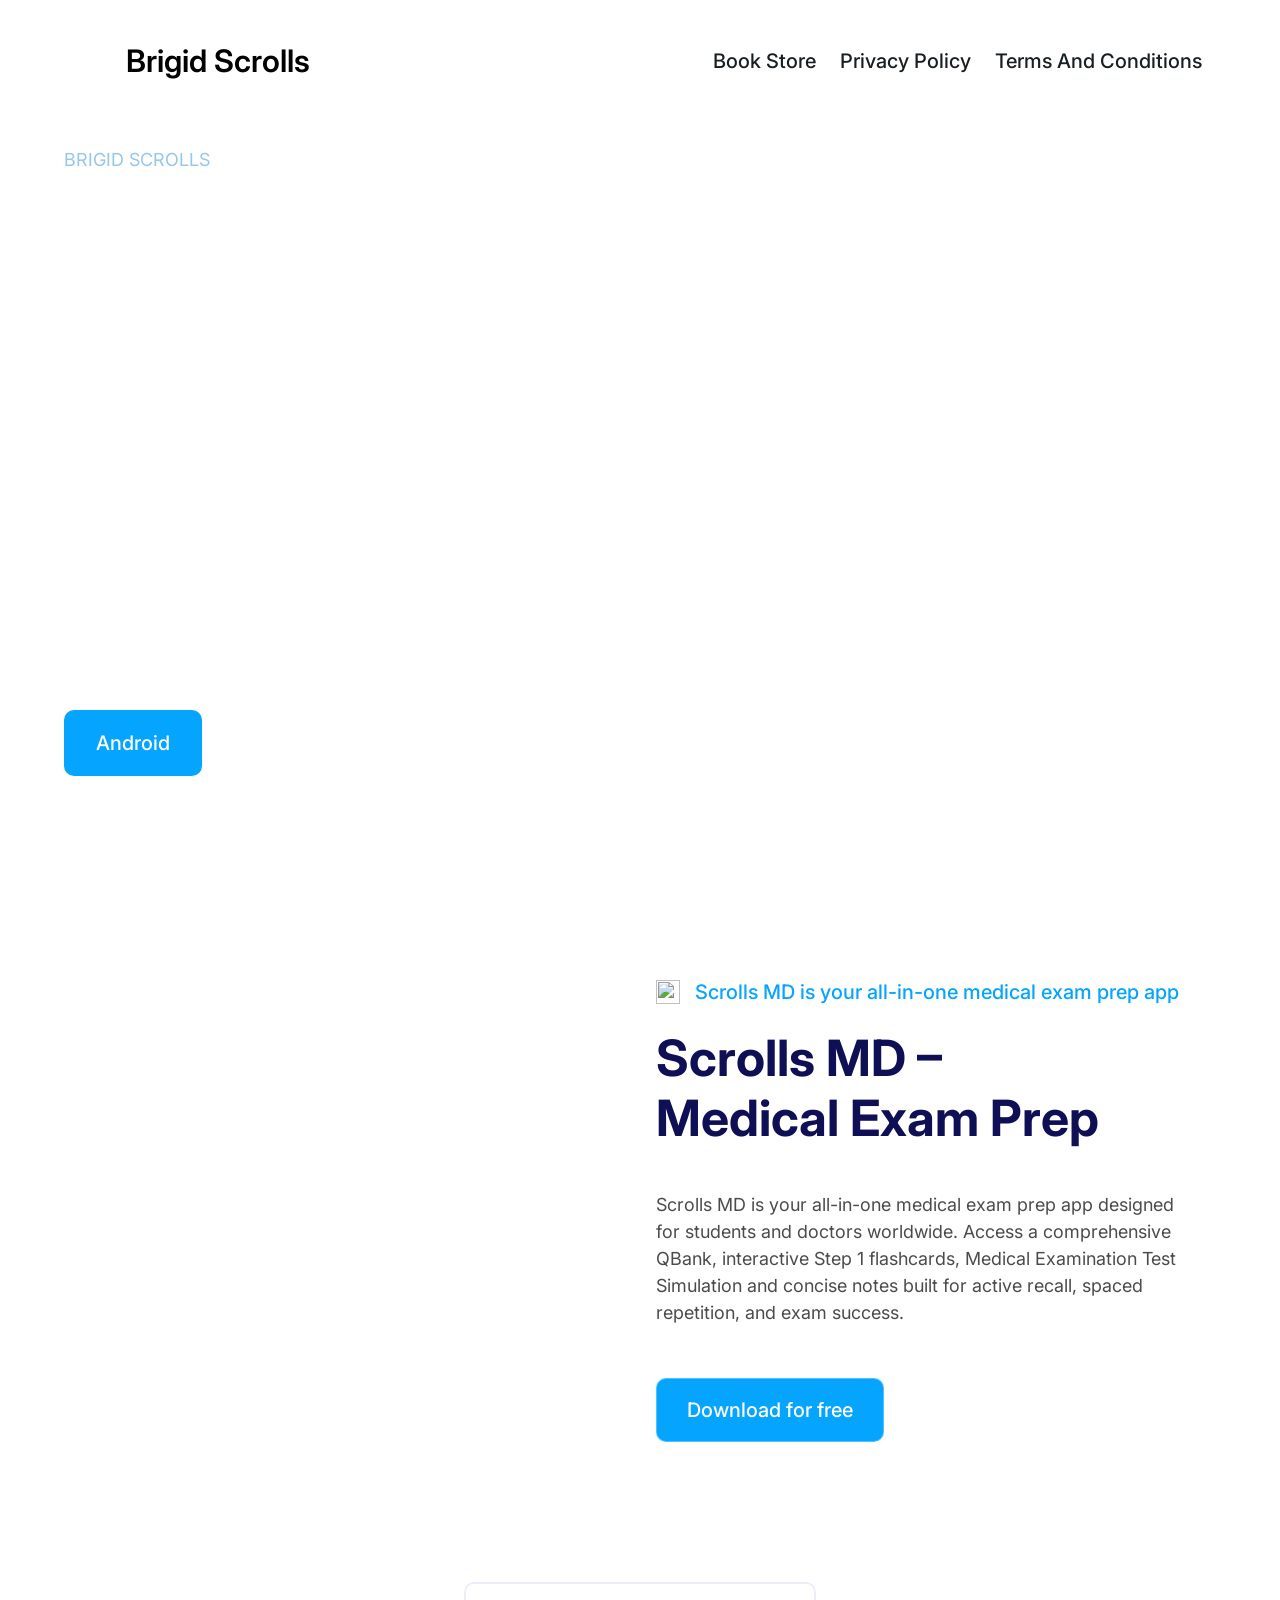
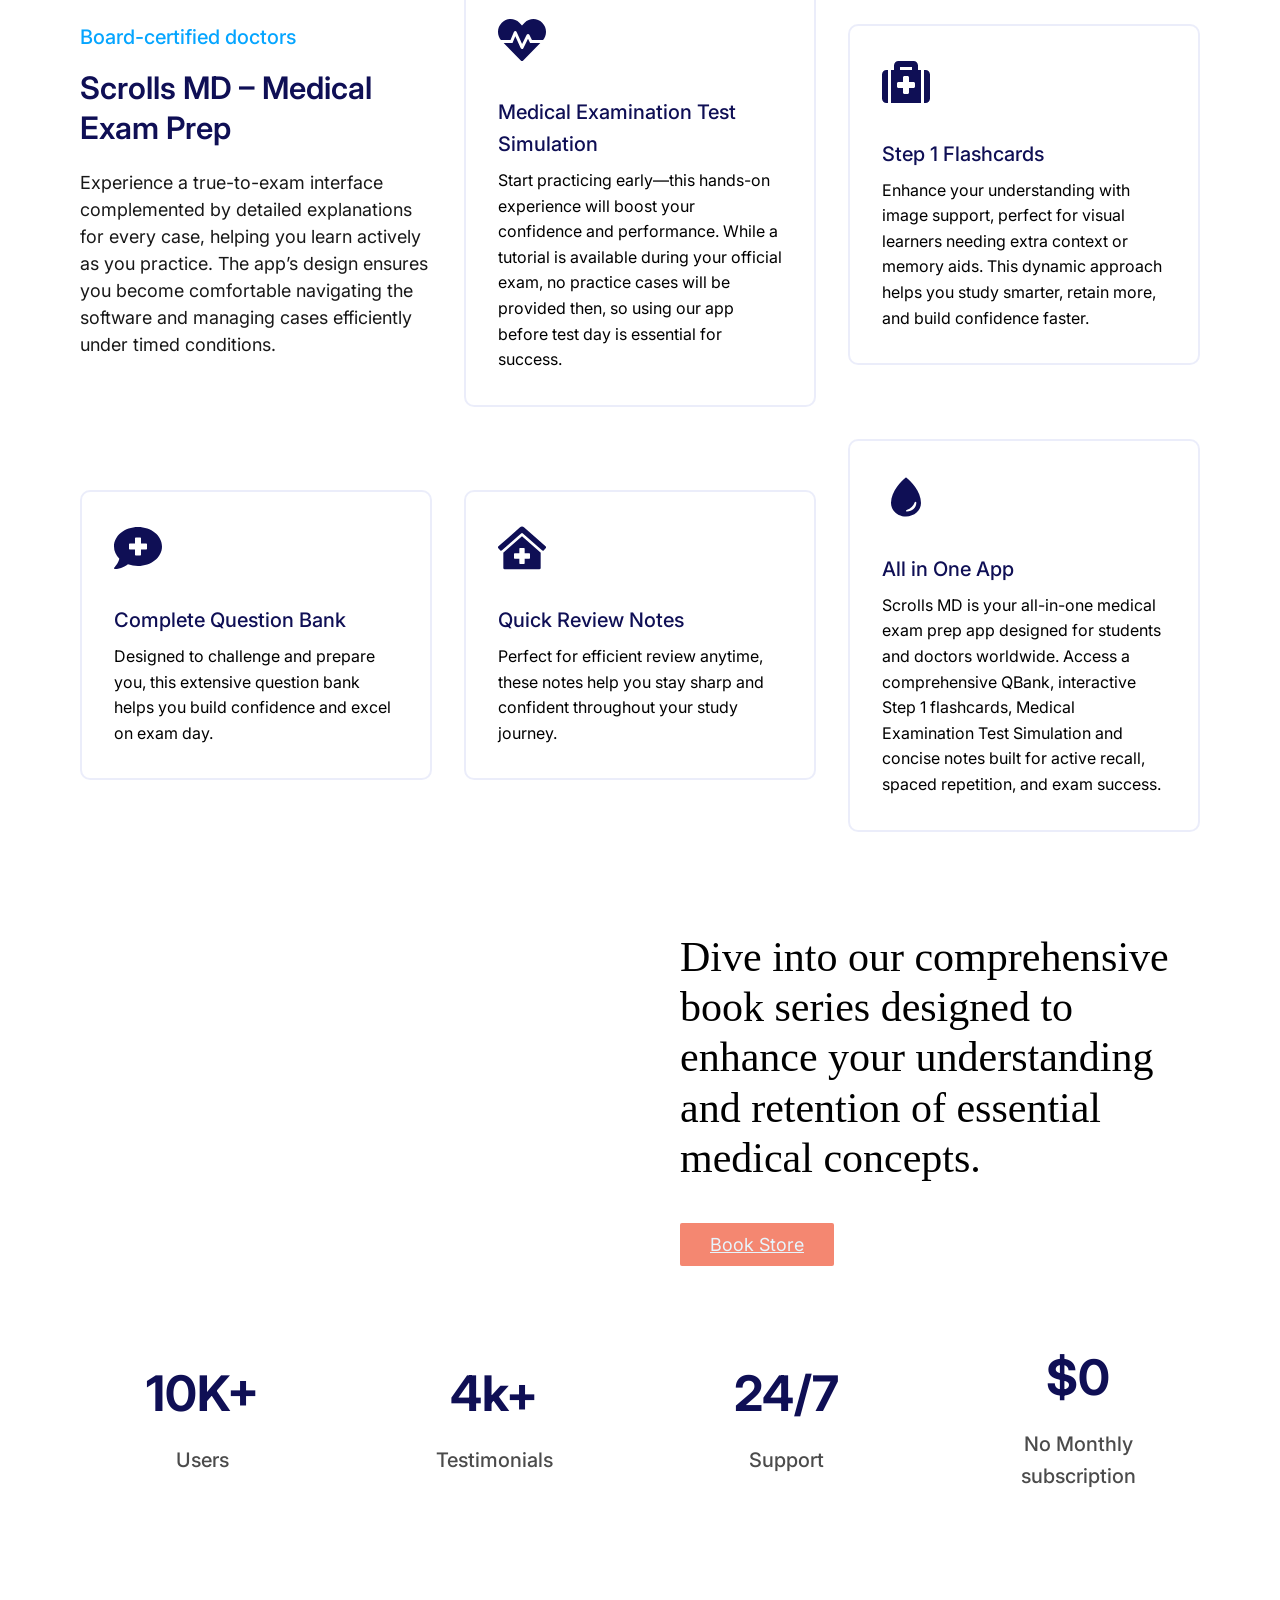
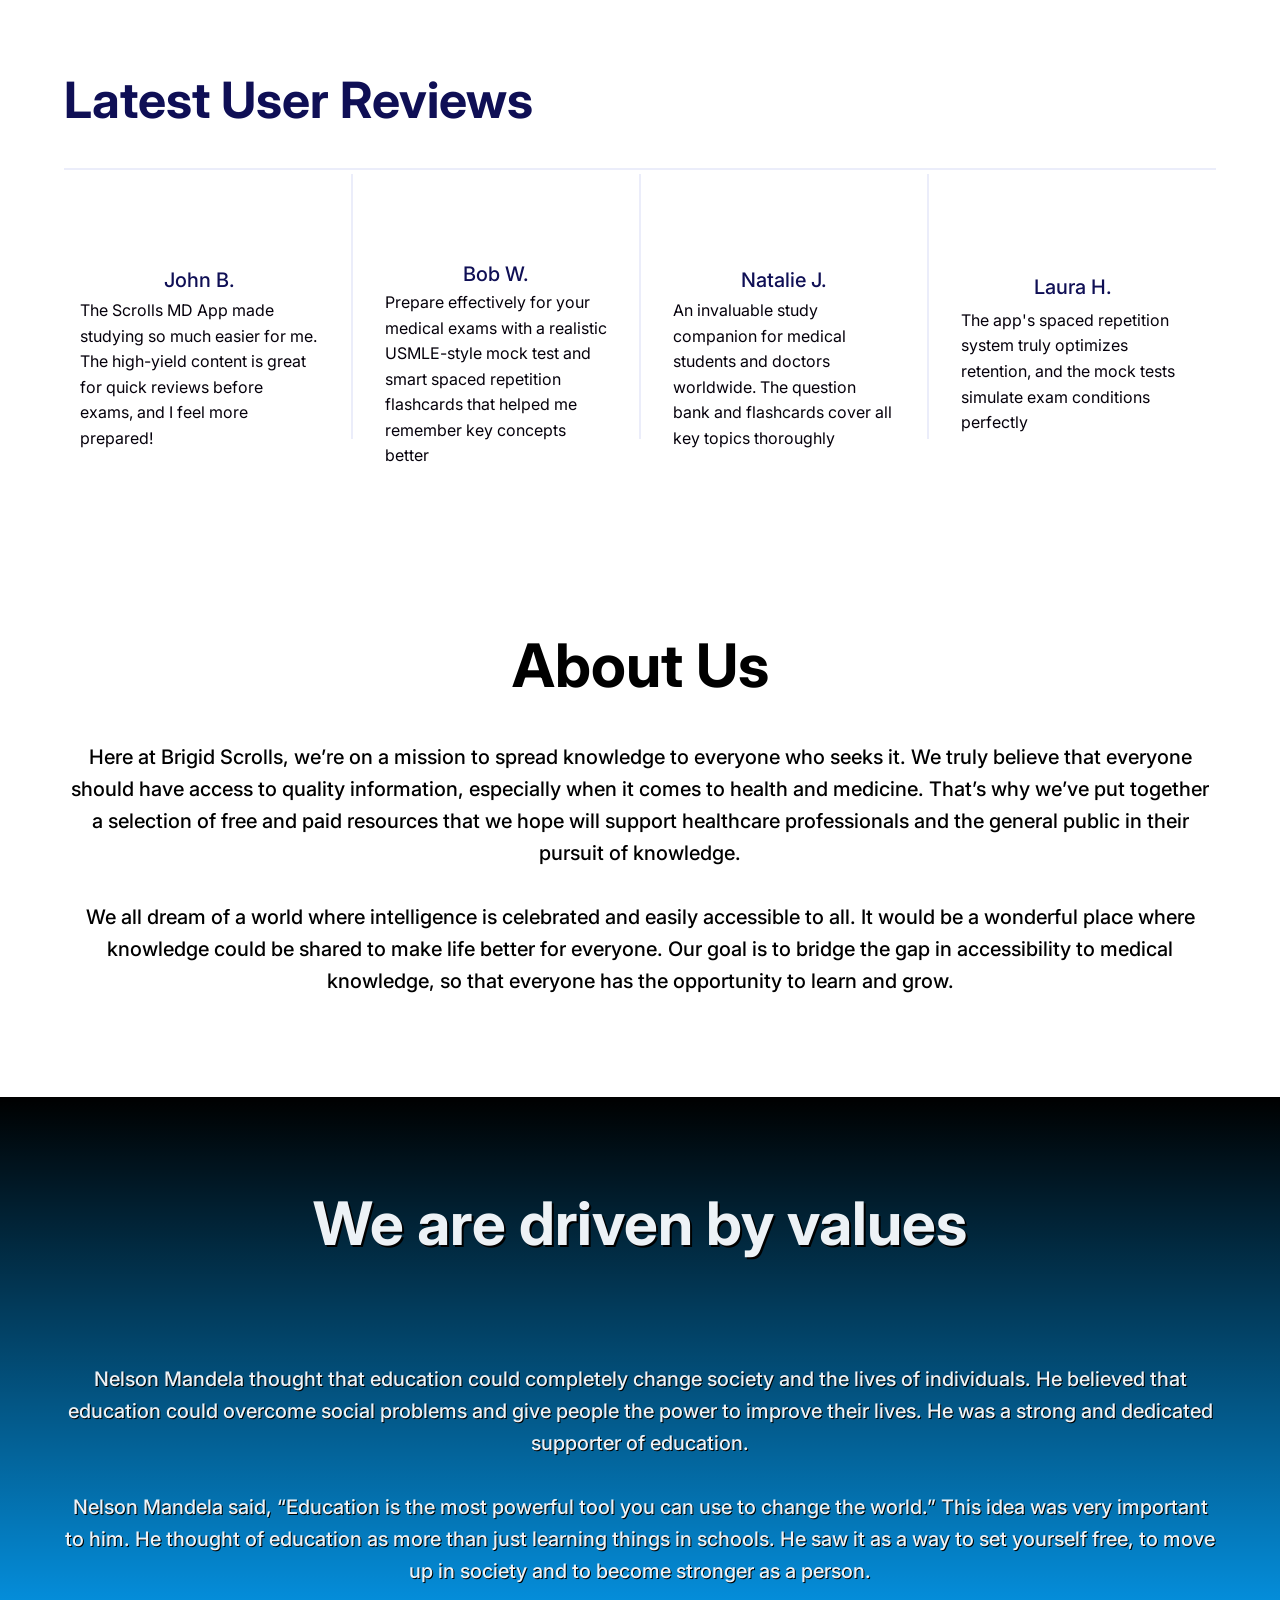
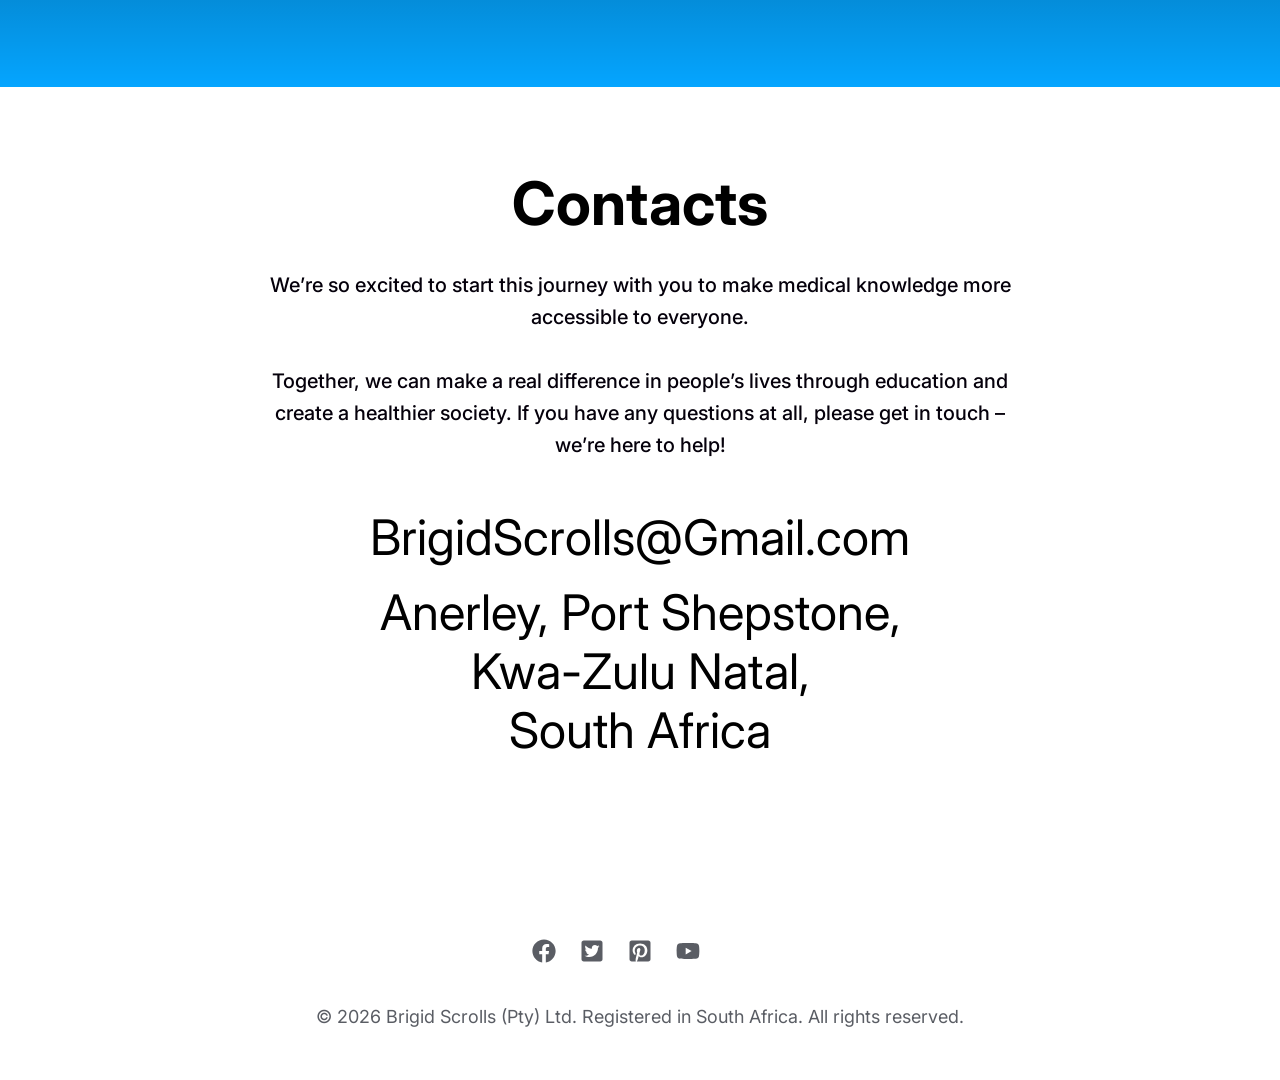
==== commit 34affe8a: "Fix HTML structure and improve content layout" ====
--- a/index.html
+++ b/index.html
@@ -314,7 +314,7 @@
 </div></div><div class="sc-gEvEer kMKJqB">Scrolls MD – Medical Exam Prep<!-- -->
 </div><div class="sc-gEvEer hUpujt"><br/>Scrolls MD is your all-in-one medical exam prep app designed for students and doctors worldwide. Access a comprehensive QBank, interactive Step 1 flashcards, Medical Examination Test Simulation and concise notes built for active recall, spaced repetition, and exam success.<br/><br/>
 
-</div><a class="sc-eqUAAy gDRvGe" href="/https://play.google.com/store/apps/details?id=com.brigidscrolls.mbbs_scrolls&amp;pcampaignid=web_share">Download for free</a></div></div></section><section class="sc-aXZVg fyPDXX"><div data-qoverride="SectionContent" data-qkind="SectionContent" class="sc-aXZVg kihxJV"><div class="sc-aXZVg fChNKY"><div class="sc-gEvEer kfsBls">Board-certified doctors</div><div class="sc-gEvEer bquGkH">Scrolls MD – Medical Exam Prep<!-- -->
+</div><a class="sc-eqUAAy gDRvGe" href="https://play.google.com/store/apps/details?id=com.brigidscrolls.mbbs_scrolls&amp;pcampaignid=web_share">Download for free</a></div></div></section><section class="sc-aXZVg fyPDXX"><div data-qoverride="SectionContent" data-qkind="SectionContent" class="sc-aXZVg kihxJV"><div class="sc-aXZVg fChNKY"><div class="sc-gEvEer kfsBls">Board-certified doctors</div><div class="sc-gEvEer bquGkH">Scrolls MD – Medical Exam Prep<!-- -->
 </div><div class="sc-gEvEer cPWBWl">Experience a true-to-exam interface complemented by detailed explanations for every case, helping you learn actively as you practice. The app’s design ensures you become comfortable navigating the software and managing cases efficiently under timed conditions.</div></div><div class="sc-aXZVg kyIJiC"><a class="sc-jEACwC jYnITl" href="/#"><div category="fa" class="sc-kpDqfm gCeGme"><svg stroke="currentColor" fill="currentColor" stroke-width="0" viewBox="0 0 512 512" class="icon" height="1em" width="1em" xmlns="http://www.w3.org/2000/svg"><path d="M320.2 243.8l-49.7 99.4c-6 12.1-23.4 11.7-28.9-.6l-56.9-126.3-30 71.7H60.6l182.5 186.5c7.1 7.3 18.6 7.3 25.7 0L451.4 288H342.3l-22.1-44.2zM473.7 73.9l-2.4-2.5c-51.5-52.6-135.8-52.6-187.4 0L256 100l-27.9-28.5c-51.5-52.7-135.9-52.7-187.4 0l-2.4 2.4C-10.4 123.7-12.5 203 31 256h102.4l35.9-86.2c5.4-12.9 23.6-13.2 29.4-.4l58.2 129.3 49-97.9c5.9-11.8 22.7-11.8 28.6 0l27.6 55.2H481c43.5-53 41.4-132.3-7.3-182.1z"></path></svg></div><div class="sc-gEvEer fMEBhn">Medical Examination Test Simulation<!-- -->
 </div><div class="sc-gEvEer iCpXgI">Start practicing early—this hands-on experience will boost your confidence and performance. While a tutorial is available during your official exam, no practice cases will be provided then, so using our app before test day is essential for success.</div></a></div><div class="sc-aXZVg kyIJiC"><a class="sc-jEACwC jYnITl" href="/#"><div category="fa" class="sc-kpDqfm gCeGme"><svg stroke="currentColor" fill="currentColor" stroke-width="0" viewBox="0 0 512 512" class="icon" height="1em" width="1em" xmlns="http://www.w3.org/2000/svg"><path d="M96 480h320V128h-32V80c0-26.51-21.49-48-48-48H176c-26.51 0-48 21.49-48 48v48H96v352zm96-384h128v32H192V96zm320 80v256c0 26.51-21.49 48-48 48h-16V128h16c26.51 0 48 21.49 48 48zM64 480H48c-26.51 0-48-21.49-48-48V176c0-26.51 21.49-48 48-48h16v352zm288-208v32c0 8.837-7.163 16-16 16h-48v48c0 8.837-7.163 16-16 16h-32c-8.837 0-16-7.163-16-16v-48h-48c-8.837 0-16-7.163-16-16v-32c0-8.837 7.163-16 16-16h48v-48c0-8.837 7.163-16 16-16h32c8.837 0 16 7.163 16 16v48h48c8.837 0 16 7.163 16 16z"></path></svg></div><div class="sc-gEvEer fMEBhn">Step 1 Flashcards<!-- -->
 </div><div class="sc-gEvEer iCpXgI">Enhance your understanding with image support, perfect for visual learners needing extra context or memory aids. This dynamic approach helps you study smarter, retain more, and build confidence faster.</div></a></div><div class="sc-aXZVg kyIJiC"><a class="sc-jEACwC jYnITl" href="/#"><div category="fa" class="sc-kpDqfm gCeGme"><svg stroke="currentColor" fill="currentColor" stroke-width="0" viewBox="0 0 512 512" class="icon" height="1em" width="1em" xmlns="http://www.w3.org/2000/svg"><path d="M256 32C114.62 32 0 125.12 0 240c0 49.56 21.41 95 57 130.74C44.46 421.05 2.7 466 2.2 466.5A8 8 0 0 0 8 480c66.26 0 116-31.75 140.6-51.38A304.66 304.66 0 0 0 256 448c141.39 0 256-93.12 256-208S397.39 32 256 32zm96 232a8 8 0 0 1-8 8h-56v56a8 8 0 0 1-8 8h-48a8 8 0 0 1-8-8v-56h-56a8 8 0 0 1-8-8v-48a8 8 0 0 1 8-8h56v-56a8 8 0 0 1 8-8h48a8 8 0 0 1 8 8v56h56a8 8 0 0 1 8 8z"></path></svg></div><div class="sc-gEvEer fMEBhn">Complete Question Bank<!-- -->
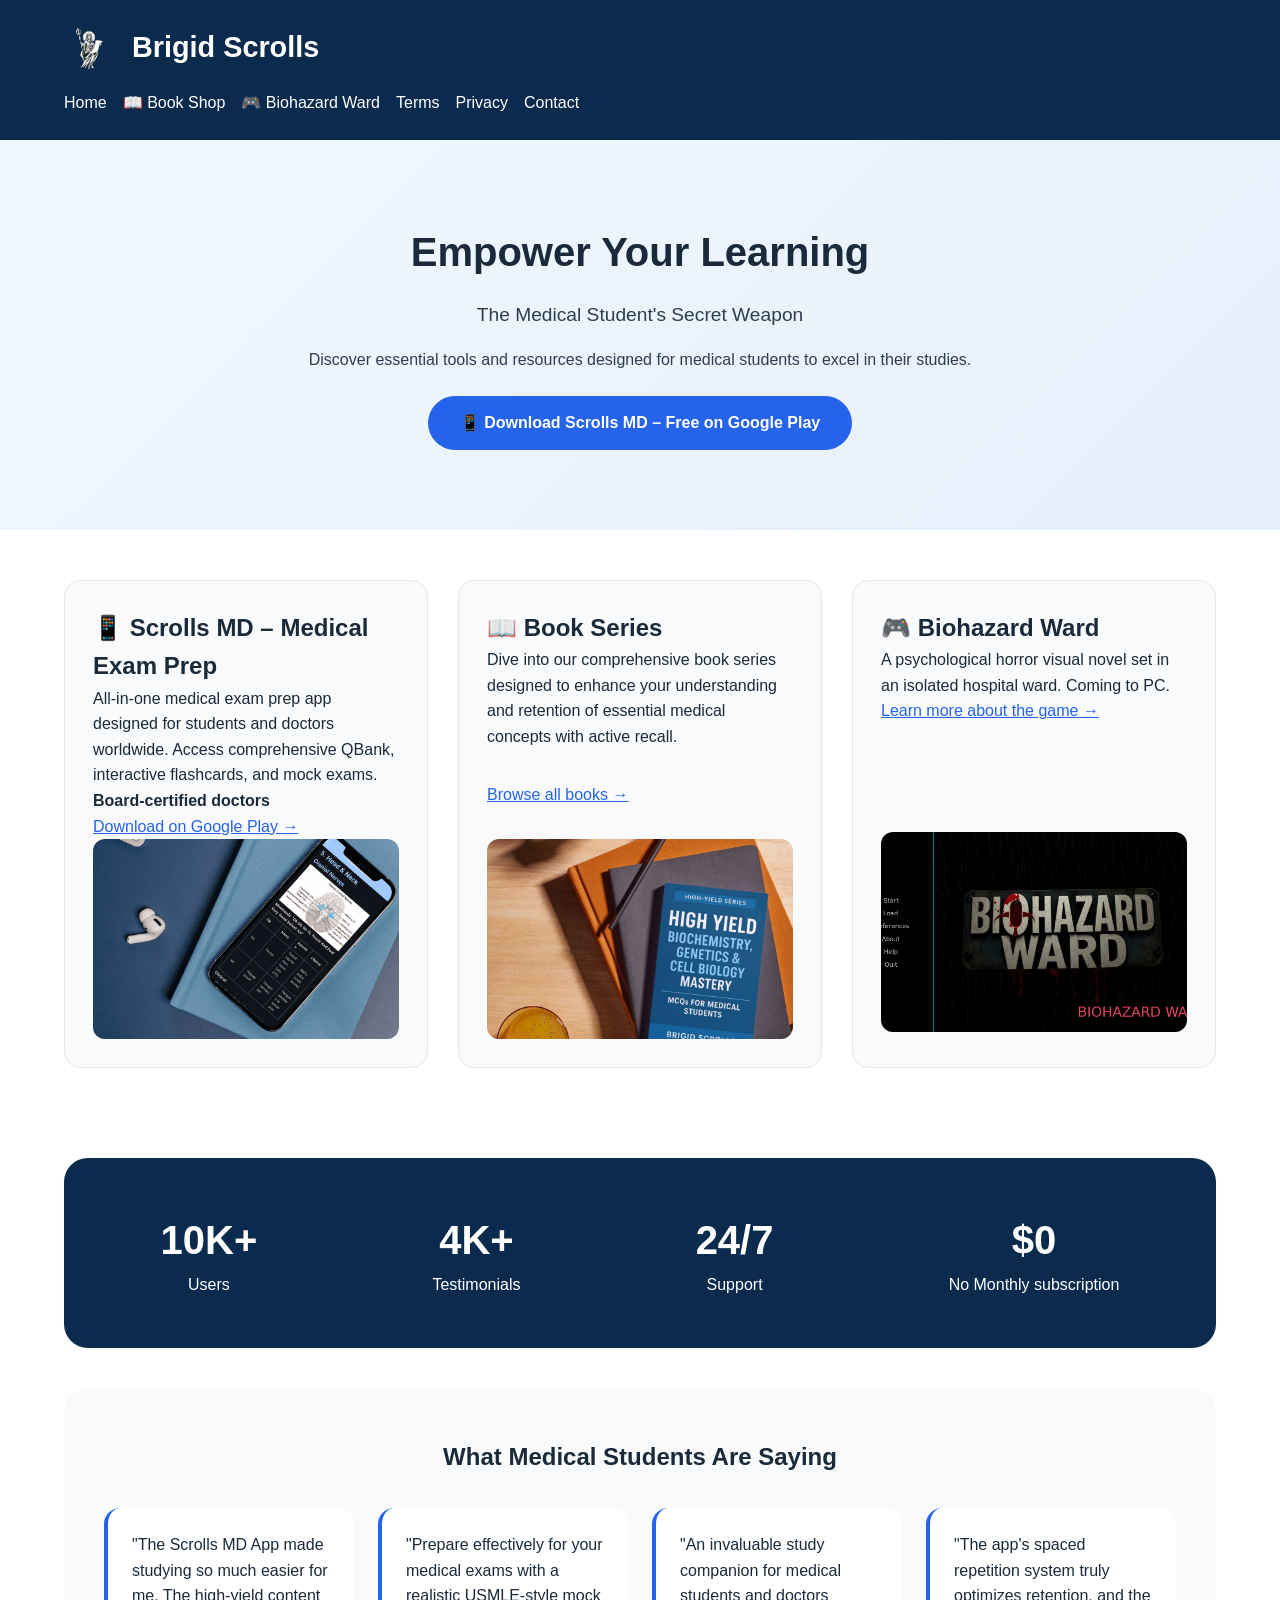
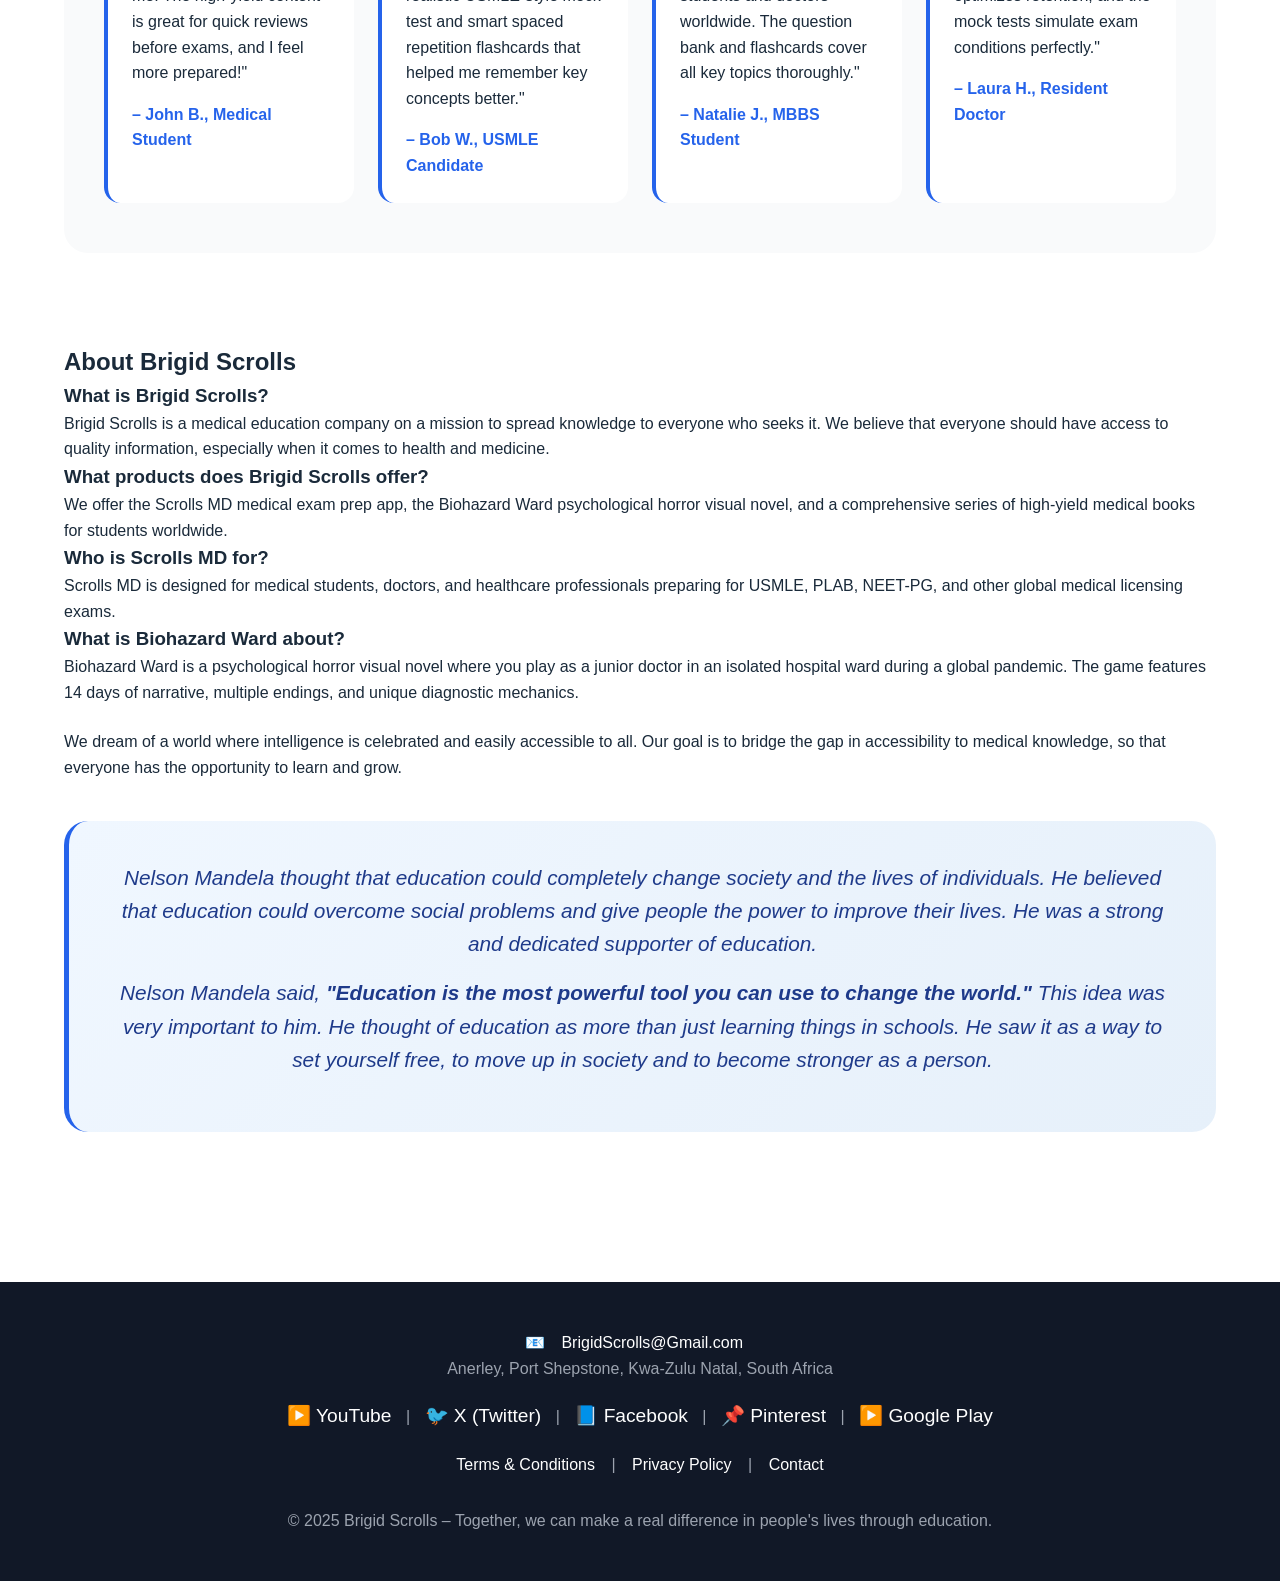
==== commit d4993dfc: "Add files via upload" ====
--- a/index.html
+++ b/index.html
@@ -1,344 +1,294 @@
-<!DOCTYPE html><html><head><meta charSet="utf-8"/><meta http-equiv="x-ua-compatible" content="ie=edge"/><meta name="viewport" content="width=device-width, initial-scale=1, shrink-to-fit=no"/><meta name="generator" content="Gatsby 3.15.0"/><title data-react-helmet="true">Scrolls MD Medical Exam Prep</title><link data-react-helmet="true" rel="shortcut icon" href="https://uploads.quarkly.io/6926ab624873af0023a09e78/images/Black%20and%20white%20logo%20Brigid%20scrolls.png?v=2025-11-26T10:13:13.327Z" type="image/x-icon"/><link data-react-helmet="true" rel="apple-touch-icon" href="https://uploads.quarkly.io/6926ab624873af0023a09e78/images/Black%20and%20white%20logo%20Brigid%20scrolls.png?v=2025-11-26T10:13:13.327Z"/><link data-react-helmet="true" rel="apple-touch-icon" sizes="76x76" href="https://uploads.quarkly.io/6926ab624873af0023a09e78/images/Black%20and%20white%20logo%20Brigid%20scrolls.png?v=2025-11-26T10:13:13.327Z"/><link data-react-helmet="true" rel="apple-touch-icon" sizes="152x152" href="https://uploads.quarkly.io/6926ab624873af0023a09e78/images/Black%20and%20white%20logo%20Brigid%20scrolls.png?v=2025-11-26T10:13:13.327Z"/><link data-react-helmet="true" rel="apple-touch-startup-image" href="https://uploads.quarkly.io/6926ab624873af0023a09e78/images/Black%20and%20white%20logo%20Brigid%20scrolls.png?v=2025-11-26T10:13:13.327Z"/><meta data-react-helmet="true" name="description" content="Scrolls MD is your all-in-one medical exam prep app designed for students and doctors worldwide."/><meta data-react-helmet="true" property="og:title" content="Help for you — Healthcare without the system"/><meta data-react-helmet="true" property="og:description" content="Chat with a doctor right from your phone, all day and night. No waiting room or appointment needed."/><meta data-react-helmet="true" property="og:image" content="https://uploads.quarkly.io/6926ab624873af0023a09e78/images/Scrolls%20MD%20New%20Logo.png?v=2025-11-26T10:20:29.859Z"/><meta data-react-helmet="true" name="msapplication-TileImage" content="https://uploads.quarkly.io/6926ab624873af0023a09e78/images/Black%20and%20white%20logo%20Brigid%20scrolls.png?v=2025-11-26T10:13:13.327Z"/><meta data-react-helmet="true" name="msapplication-TileColor" content="#000848"/><style data-styled="" data-styled-version="5.3.11">.gPEERn{pointer-events:auto;display:-webkit-box;display:-webkit-flex;display:-ms-flexbox;display:flex;width:100%;margin:0;padding:24px 0;}/*!sc*/
-@media (max-width:460px){.gPEERn{padding:8px 0 8px 0;}}/*!sc*/
-.jDYXYm{pointer-events:auto;display:-webkit-box;display:-webkit-flex;display:-ms-flexbox;display:flex;-webkit-flex-direction:row;-ms-flex-direction:row;flex-direction:row;width:var(--qtheme-cmp-section-width-default);max-width:var(--qtheme-cmp-section-maxWidth-default);min-width:var(--qtheme-cmp-section-minWidth-default);min-height:16px;margin:0 auto;-webkit-box-pack:justify;-webkit-justify-content:space-between;-ms-flex-pack:justify;justify-content:space-between;}/*!sc*/
-.iFsuVn{pointer-events:auto;display:-webkit-box;display:-webkit-flex;display:-ms-flexbox;display:flex;padding:12px 0;-webkit-box-pack:justify;-webkit-justify-content:space-between;-ms-flex-pack:justify;justify-content:space-between;-webkit-align-items:flex-start;-webkit-box-align:flex-start;-ms-flex-align:flex-start;align-items:flex-start;-webkit-flex-direction:row;-ms-flex-direction:row;flex-direction:row;width:30%;}/*!sc*/
-@media (max-width:992px){.iFsuVn{width:70%;}}/*!sc*/
-@media (max-width:767px){.iFsuVn{width:50%;-webkit-box-pack:start;-webkit-justify-content:flex-start;-ms-flex-pack:start;justify-content:flex-start;}}/*!sc*/
-@media (max-width:460px){.iFsuVn{width:50%;-webkit-align-items:center;-webkit-box-align:center;-ms-flex-align:center;align-items:center;-webkit-flex-direction:row;-ms-flex-direction:row;flex-direction:row;-webkit-box-pack:start;-webkit-justify-content:flex-start;-ms-flex-pack:start;justify-content:flex-start;}}/*!sc*/
-.hPHBay{pointer-events:auto;-webkit-flex:1 1 auto;-ms-flex:1 1 auto;flex:1 1 auto;width:70%;min-width:0px;min-height:0px;-webkit-align-items:center;-webkit-box-align:center;-ms-flex-align:center;align-items:center;-webkit-box-pack:end;-webkit-justify-content:flex-end;-ms-flex-pack:end;justify-content:flex-end;position:relative;display:-webkit-box;display:-webkit-flex;display:-ms-flexbox;display:flex;z-index:5;}/*!sc*/
-@media (max-width:992px){.hPHBay{width:30%;}}/*!sc*/
-@media (max-width:767px){.hPHBay{width:50%;}}/*!sc*/
-@media (max-width:460px){.hPHBay{width:50%;}}/*!sc*/
-.ePyRJj{pointer-events:auto;padding-right:3px;min-height:0;-webkit-align-items:center;-webkit-box-align:center;-ms-flex-align:center;align-items:center;-webkit-flex-direction:row;-ms-flex-direction:row;flex-direction:row;position:relative;cursor:pointer;display:none;}/*!sc*/
-@media (max-width:992px){.ePyRJj{display:-webkit-inline-box;display:-webkit-inline-flex;display:-ms-inline-flexbox;display:inline-flex;-webkit-flex:0 0 auto;-ms-flex:0 0 auto;flex:0 0 auto;z-index:1;}}/*!sc*/
-.hZMOFw{pointer-events:auto;width:100%;height:100%;position:relative;display:-webkit-box;display:-webkit-flex;display:-ms-flexbox;display:flex;z-index:1;}/*!sc*/
-@media (max-width:992px){.hZMOFw{top:0;left:0;position:fixed;-webkit-transition:visibility .3s step-end;transition:visibility .3s step-end;visibility:hidden;}}/*!sc*/
-.csZqDL{pointer-events:auto;width:100%;height:100%;background-color:rgba(0,0,0,.5);position:relative;display:none;z-index:1;}/*!sc*/
-@media (max-width:992px){.csZqDL{top:0;left:0;position:fixed;display:block;-webkit-transition:visibility .3s step-end, opacity .3s ease;transition:visibility .3s step-end, opacity .3s ease;visibility:hidden;opacity:0;}}/*!sc*/
-.eIhEfz{pointer-events:auto;max-width:100vw;max-height:100vh;background-color:white;box-sizing:border-box;display:-webkit-box;display:-webkit-flex;display:-ms-flexbox;display:flex;z-index:2;padding:0px 0px 0px 0px;width:100%;overflow-x:hidden;overflow-y:auto;-webkit-align-items:center;-webkit-box-align:center;-ms-flex-align:center;align-items:center;-webkit-box-pack:justify;-webkit-justify-content:space-between;-ms-flex-pack:justify;justify-content:space-between;-webkit-flex-direction:row;-ms-flex-direction:row;flex-direction:row;background:rgba(255,255,255,0);}/*!sc*/
-@media (max-width:992px){.eIhEfz{width:100%;min-width:280px;min-height:32px;-webkit-align-items:flex-start;-webkit-box-align:flex-start;-ms-flex-align:flex-start;align-items:flex-start;-webkit-flex-direction:column;-ms-flex-direction:column;flex-direction:column;box-shadow:var(--qtheme-boxShadow-xxl);top:0;left:0;height:100%;position:fixed;-webkit-transition:visibility .3s step-end, opacity .3s ease;transition:visibility .3s step-end, opacity .3s ease;visibility:hidden;opacity:0;background:#ffffff;margin:0px 0px 0px 0px;}}/*!sc*/
-.beZerO{pointer-events:auto;width:100%;}/*!sc*/
-@media (max-width:767px){.beZerO{display:-webkit-box;display:-webkit-flex;display:-ms-flexbox;display:flex;}}/*!sc*/
-.kpODTq{pointer-events:auto;-webkit-align-items:center;-webkit-box-align:center;-ms-flex-align:center;align-items:center;-webkit-box-pack:end;-webkit-justify-content:flex-end;-ms-flex-pack:end;justify-content:flex-end;display:-webkit-box;display:-webkit-flex;display:-ms-flexbox;display:flex;}/*!sc*/
-@media (max-width:992px){.kpODTq{-webkit-box-pack:center;-webkit-justify-content:center;-ms-flex-pack:center;justify-content:center;-webkit-align-items:flex-start;-webkit-box-align:flex-start;-ms-flex-align:flex-start;align-items:flex-start;-webkit-flex-direction:column;-ms-flex-direction:column;flex-direction:column;margin:0px auto 0px auto;min-width:300px;max-width:1280px;width:90%;padding:24px 0px 48px 0px;}}/*!sc*/
-.iyoGrC{pointer-events:auto;display:none;}/*!sc*/
-@media (max-width:992px){.iyoGrC{width:100%;margin:0px 0px 24px 0px;display:-webkit-box;display:-webkit-flex;display:-ms-flexbox;display:flex;padding:12px 0px 12px 0px;}}/*!sc*/
-.bHRnBK{pointer-events:auto;width:25%;display:none;-webkit-box-pack:space-around;-webkit-justify-content:space-around;-ms-flex-pack:space-around;justify-content:space-around;-webkit-align-items:center;-webkit-box-align:center;-ms-flex-align:center;align-items:center;-webkit-flex-wrap:wrap;-ms-flex-wrap:wrap;flex-wrap:wrap;}/*!sc*/
-@media (max-width:992px){.bHRnBK{width:100%;-webkit-flex-direction:column;-ms-flex-direction:column;flex-direction:column;-webkit-align-items:flex-start;-webkit-box-align:flex-start;-ms-flex-align:flex-start;align-items:flex-start;display:-webkit-box;display:-webkit-flex;display:-ms-flexbox;display:flex;margin:0px 0px 0px 0px;}}/*!sc*/
-.jzlPOT{pointer-events:auto;margin:0px 0px 0px 0px;display:-webkit-box;display:-webkit-flex;display:-ms-flexbox;display:flex;-webkit-align-items:center;-webkit-box-align:center;-ms-flex-align:center;align-items:center;-webkit-box-pack:center;-webkit-justify-content:center;-ms-flex-pack:center;justify-content:center;}/*!sc*/
-@media (max-width:992px){.jzlPOT{display:-webkit-box;display:-webkit-flex;display:-ms-flexbox;display:flex;grid-gap:12px;}}/*!sc*/
-.fTnruq{pointer-events:auto;display:-webkit-box;display:-webkit-flex;display:-ms-flexbox;display:flex;background:rgba(0,0,0,0) url(https://images.unsplash.com/photo-1576091160550-2173dba999ef?ixlib=rb-4.1.0&q=85&fm=jpg&crop=entropy&cs=srgb&w=2000) 0% 0% /100% repeat scroll padding-box;box-shadow:0 0 0 0 #000000;width:50% content-box;height:auto;margin:0;padding:24px 0;}/*!sc*/
-@media (max-width:767px){.fTnruq{padding:36px 0 60px 0;}}/*!sc*/
-.eJhRBH{pointer-events:auto;display:-webkit-box;display:-webkit-flex;display:-ms-flexbox;display:flex;-webkit-flex-direction:row;-ms-flex-direction:row;flex-direction:row;width:var(--qtheme-cmp-section-width-default);max-width:var(--qtheme-cmp-section-maxWidth-default);min-width:var(--qtheme-cmp-section-minWidth-default);min-height:16px;margin:0 auto;position:relative;z-index:9;}/*!sc*/
-@media (max-width:767px){.eJhRBH{-webkit-flex-wrap:wrap;-ms-flex-wrap:wrap;flex-wrap:wrap;z-index:7;}}/*!sc*/
-.jerPYF{pointer-events:auto;-webkit-flex-direction:column;-ms-flex-direction:column;flex-direction:column;display:-webkit-box;display:-webkit-flex;display:-ms-flexbox;display:flex;-webkit-align-items:flex-start;-webkit-box-align:flex-start;-ms-flex-align:flex-start;align-items:flex-start;-webkit-box-pack:center;-webkit-justify-content:center;-ms-flex-pack:center;justify-content:center;width:70%;padding:0px 180px 0px 0px;}/*!sc*/
-.jerPYF:empty,.jerPYF[data-quarkly-state="empty"]{min-width:64px;min-height:64px;border-width:1px;border-style:solid;border-color:LightGray;}/*!sc*/
-@media (max-width:992px){.jerPYF{padding:0px 90px 0px 0px;}}/*!sc*/
-@media (max-width:767px){.jerPYF{width:100%;padding:0px 0px 0px 0px;}}/*!sc*/
-.iTpYRY{pointer-events:auto;display:-webkit-box;display:-webkit-flex;display:-ms-flexbox;display:flex;margin:72px 0px 0px 0px;}/*!sc*/
-@media (max-width:992px){.iTpYRY{margin:32px 0px 0px 0px;}}/*!sc*/
-@media (max-width:767px){.iTpYRY{width:100%;margin:36px 0px 0px 0px;}}/*!sc*/
-.jttgDx{pointer-events:auto;width:30%;display:-webkit-box;display:-webkit-flex;display:-ms-flexbox;display:flex;-webkit-box-pack:end;-webkit-justify-content:flex-end;-ms-flex-pack:end;justify-content:flex-end;-webkit-align-items:center;-webkit-box-align:center;-ms-flex-align:center;align-items:center;}/*!sc*/
-.jttgDx:empty,.jttgDx[data-quarkly-state="empty"]{border-style:solid;border-width:1px;min-height:64px;border-color:LightGray;min-width:64px;}/*!sc*/
-@media (max-width:767px){.jttgDx{width:100%;-webkit-order:-1;-ms-flex-order:-1;order:-1;}}/*!sc*/
-.cdreDF{pointer-events:auto;display:-webkit-box;display:-webkit-flex;display:-ms-flexbox;display:flex;padding:160px 0 24px 0;width:100%;margin:0;}/*!sc*/
-@media (max-width:767px){.cdreDF{padding:50px 0 24px 0;}}/*!sc*/
-@media (max-width:460px){.cdreDF{padding:80px 0 24px 0;}}/*!sc*/
-.dztvSV{pointer-events:auto;display:-webkit-box;display:-webkit-flex;display:-ms-flexbox;display:flex;-webkit-flex-direction:row;-ms-flex-direction:row;flex-direction:row;width:var(--qtheme-cmp-section-width-default);max-width:var(--qtheme-cmp-section-maxWidth-default);min-width:var(--qtheme-cmp-section-minWidth-default);min-height:16px;margin:0 auto;}/*!sc*/
-@media (max-width:767px){.dztvSV{-webkit-flex-wrap:wrap;-ms-flex-wrap:wrap;flex-wrap:wrap;}}/*!sc*/
-.hQQJuX{pointer-events:auto;width:50%;-webkit-flex-direction:column;-ms-flex-direction:column;flex-direction:column;padding:16px 16px 16px 16px;display:-webkit-box;display:-webkit-flex;display:-ms-flexbox;display:flex;-webkit-align-items:flex-start;-webkit-box-align:flex-start;-ms-flex-align:flex-start;align-items:flex-start;-webkit-box-pack:justify;-webkit-justify-content:space-between;-ms-flex-pack:justify;justify-content:space-between;}/*!sc*/
-.hQQJuX:empty,.hQQJuX[data-quarkly-state="empty"]{min-width:64px;border-style:solid;border-color:LightGray;min-height:64px;border-width:1px;}/*!sc*/
-@media (max-width:767px){.hQQJuX{width:100%;}}/*!sc*/
-.izVfnD{pointer-events:auto;-webkit-box-pack:justify;-webkit-justify-content:space-between;-ms-flex-pack:justify;justify-content:space-between;width:50%;padding:16px 16px 16px 16px;display:-webkit-box;display:-webkit-flex;display:-ms-flexbox;display:flex;-webkit-flex-direction:column;-ms-flex-direction:column;flex-direction:column;-webkit-align-items:flex-start;-webkit-box-align:flex-start;-ms-flex-align:flex-start;align-items:flex-start;}/*!sc*/
-.izVfnD:empty,.izVfnD[data-quarkly-state="empty"]{min-height:64px;border-style:solid;min-width:64px;border-width:1px;border-color:LightGray;}/*!sc*/
-@media (max-width:767px){.izVfnD{width:100%;}}/*!sc*/
-.lgWpfL{pointer-events:auto;display:-webkit-box;display:-webkit-flex;display:-ms-flexbox;display:flex;margin:0px 0px 20px 0px;-webkit-align-items:center;-webkit-box-align:center;-ms-flex-align:center;align-items:center;}/*!sc*/
-@media (max-width:460px){.lgWpfL{width:100%;}}/*!sc*/
-.fyPDXX{pointer-events:auto;display:-webkit-box;display:-webkit-flex;display:-ms-flexbox;display:flex;padding:84px 0 60px 0;width:100%;margin:0;}/*!sc*/
-@media (max-width:767px){.fyPDXX{padding:60px 0 60px 0;}}/*!sc*/
-@media (max-width:460px){.fyPDXX{padding:60px 0 60px 0;}}/*!sc*/
-.kihxJV{pointer-events:auto;display:-webkit-box;display:-webkit-flex;display:-ms-flexbox;display:flex;-webkit-flex-direction:row;-ms-flex-direction:row;flex-direction:row;width:var(--qtheme-cmp-section-width-default);max-width:var(--qtheme-cmp-section-maxWidth-default);min-width:var(--qtheme-cmp-section-minWidth-default);min-height:16px;margin:0 auto;-webkit-flex-wrap:wrap;-ms-flex-wrap:wrap;flex-wrap:wrap;-webkit-align-items:center;-webkit-box-align:center;-ms-flex-align:center;align-items:center;-webkit-box-pack:center;-webkit-justify-content:center;-ms-flex-pack:center;justify-content:center;}/*!sc*/
-.fChNKY{pointer-events:auto;border-radius:10px;-webkit-flex-direction:column;-ms-flex-direction:column;flex-direction:column;width:33.333%;display:-webkit-box;display:-webkit-flex;display:-ms-flexbox;display:flex;-webkit-align-items:flex-start;-webkit-box-align:flex-start;-ms-flex-align:flex-start;align-items:flex-start;-webkit-box-pack:start;-webkit-justify-content:flex-start;-ms-flex-pack:start;justify-content:flex-start;margin:0px 0px 0px 0px;padding:16px 16px 16px 16px;}/*!sc*/
-@media (max-width:992px){.fChNKY{margin:0px 0px 0px 0px;width:50%;}}/*!sc*/
-@media (max-width:767px){.fChNKY{padding:0px 0px 0px 0px;width:100%;}}/*!sc*/
-@media (max-width:460px){.fChNKY{padding:16px 16px 16px 16px;width:100%;}}/*!sc*/
-.kyIJiC{pointer-events:auto;padding:16px 16px 16px 16px;width:33.333%;}/*!sc*/
-.kyIJiC:empty,.kyIJiC[data-quarkly-state="empty"]{min-height:64px;border-width:1px;border-color:LightGray;min-width:64px;border-style:solid;}/*!sc*/
-@media (max-width:992px){.kyIJiC{width:50%;}}/*!sc*/
-@media (max-width:767px){.kyIJiC{width:100%;}}/*!sc*/
-@media (max-width:460px){.kyIJiC{width:100%;}}/*!sc*/
-.iuxQkA{pointer-events:auto;display:-webkit-box;display:-webkit-flex;display:-ms-flexbox;display:flex;width:100%;margin:0;padding:24px 0;}/*!sc*/
-@media (max-width:767px){.iuxQkA{padding:70px 0 80px 0;}}/*!sc*/
-.gpqSxK{pointer-events:auto;display:-webkit-box;display:-webkit-flex;display:-ms-flexbox;display:flex;-webkit-flex-direction:column;-ms-flex-direction:column;flex-direction:column;width:var(--qtheme-cmp-section-width-default);max-width:var(--qtheme-cmp-section-maxWidth-default);min-width:var(--qtheme-cmp-section-minWidth-default);min-height:16px;margin:0 auto;}/*!sc*/
-.dpcicg{pointer-events:auto;min-width:100px;min-height:100px;display:grid;grid-template-columns:repeat(2,1fr);grid-template-rows:auto;}/*!sc*/
-@media (max-width:767px){.dpcicg{grid-template-columns:1fr;}}/*!sc*/
-.kGSYnj{pointer-events:auto;min-width:100px;min-height:100px;display:-webkit-box;display:-webkit-flex;display:-ms-flexbox;display:flex;-webkit-flex-direction:column;-ms-flex-direction:column;flex-direction:column;-webkit-align-items:center;-webkit-box-align:center;-ms-flex-align:center;align-items:center;background:rgba(0,0,0,0) url(https://uploads.quarkly.io/6926ab624873af0023a09e78/images/Mnemonic-book.png?v=2025-11-26T08:55:38.290Z) 0 0/contain no-repeat scroll padding-box;padding:100px 50px 100px 50px;}/*!sc*/
-@media (max-width:767px){.kGSYnj{margin:0px 0px 50px 0px;padding:50px 50px 50px 50px;}}/*!sc*/
-.daAXAp{pointer-events:auto;min-width:100px;min-height:100px;display:-webkit-box;display:-webkit-flex;display:-ms-flexbox;display:flex;-webkit-flex-direction:column;-ms-flex-direction:column;flex-direction:column;-webkit-align-items:flex-start;-webkit-box-align:flex-start;-ms-flex-align:flex-start;align-items:flex-start;-webkit-box-pack:center;-webkit-justify-content:center;-ms-flex-pack:center;justify-content:center;padding:0px 40px 0px 40px;}/*!sc*/
-@media (max-width:992px){.daAXAp{padding:0px 0 0px 0;}}/*!sc*/
-.iaWqPm{pointer-events:auto;min-width:10px;min-height:10px;display:-webkit-box;display:-webkit-flex;display:-ms-flexbox;display:flex;}/*!sc*/
-@media (max-width:992px){.iaWqPm{-webkit-align-self:center;-ms-flex-item-align:center;align-self:center;}}/*!sc*/
-@media (max-width:767px){.iaWqPm{-webkit-align-self:auto;-ms-flex-item-align:auto;align-self:auto;}}/*!sc*/
-@media (max-width:460px){.iaWqPm{-webkit-flex-direction:column;-ms-flex-direction:column;flex-direction:column;-webkit-align-items:center;-webkit-box-align:center;-ms-flex-align:center;align-items:center;-webkit-align-self:center;-ms-flex-item-align:center;align-self:center;}}/*!sc*/
-.kRlKbz{pointer-events:auto;display:-webkit-box;display:-webkit-flex;display:-ms-flexbox;display:flex;padding:0 0 0 0;background:rgba(0,0,0,0) url(https://uploads.quarkly.io/6123949e957019001e284458/images/Group%20177.png?v=2021-08-24T00:44:18.633Z) 0% 30% /cover no-repeat scroll padding-box;width:50% content-box;height:50% content-box;margin:0;}/*!sc*/
-@media (max-width:767px){.kRlKbz{padding:50px 0 50px 0;}}/*!sc*/
-@media (max-width:460px){.kRlKbz{padding:0px 0 0px 0;}}/*!sc*/
-.gJAmcc{pointer-events:auto;display:grid;-webkit-flex-direction:column;-ms-flex-direction:column;flex-direction:column;width:var(--qtheme-cmp-section-width-default);max-width:var(--qtheme-cmp-section-maxWidth-default);min-width:var(--qtheme-cmp-section-minWidth-default);min-height:16px;margin:0 auto;grid-gap:16px;grid-template-columns:repeat(4,1fr);}/*!sc*/
-@media (max-width:992px){.gJAmcc{grid-gap:0px;}}/*!sc*/
-@media (max-width:767px){.gJAmcc{grid-template-columns:repeat(2,1fr);}}/*!sc*/
-.eIiPHY{pointer-events:auto;-webkit-box-pack:center;-webkit-justify-content:center;-ms-flex-pack:center;justify-content:center;-webkit-flex-direction:column;-ms-flex-direction:column;flex-direction:column;background:url(https://uploads.quarkly.io/6123949e957019001e284458/images/backtio.png?v=2021-08-24T00:48:34.217Z) center center/91% no-repeat;-webkit-align-items:center;-webkit-box-align:center;-ms-flex-align:center;align-items:center;display:-webkit-box;display:-webkit-flex;display:-ms-flexbox;display:flex;min-height:320px;padding:0px 0px 60px 0px;}/*!sc*/
-.eIiPHY:empty,.eIiPHY[data-quarkly-state="empty"]{min-width:64px;border-width:1px;border-color:LightGray;min-height:64px;border-style:solid;}/*!sc*/
-.dSEjcE{pointer-events:auto;-webkit-flex-direction:column;-ms-flex-direction:column;flex-direction:column;background:url(https://uploads.quarkly.io/6123949e957019001e284458/images/backtio.png?v=2021-08-24T00:48:34.217Z) center center/91% no-repeat;min-height:320px;padding:0px 0px 60px 0px;display:-webkit-box;display:-webkit-flex;display:-ms-flexbox;display:flex;-webkit-align-items:center;-webkit-box-align:center;-ms-flex-align:center;align-items:center;-webkit-box-pack:center;-webkit-justify-content:center;-ms-flex-pack:center;justify-content:center;}/*!sc*/
-.dSEjcE:empty,.dSEjcE[data-quarkly-state="empty"]{min-width:64px;border-style:solid;border-color:LightGray;min-height:64px;border-width:1px;}/*!sc*/
-.ihwIQz{pointer-events:auto;-webkit-flex-direction:column;-ms-flex-direction:column;flex-direction:column;background:url(https://uploads.quarkly.io/6123949e957019001e284458/images/backtio.png?v=2021-08-24T00:48:34.217Z) center center/91% no-repeat;display:-webkit-box;display:-webkit-flex;display:-ms-flexbox;display:flex;-webkit-box-pack:center;-webkit-justify-content:center;-ms-flex-pack:center;justify-content:center;min-height:320px;-webkit-align-items:center;-webkit-box-align:center;-ms-flex-align:center;align-items:center;padding:0px 0px 60px 0px;}/*!sc*/
-.ihwIQz:empty,.ihwIQz[data-quarkly-state="empty"]{min-height:64px;border-style:solid;border-color:LightGray;min-width:64px;border-width:1px;}/*!sc*/
-@media (max-width:767px){.ihwIQz{margin:30px 0px 0px 0px;}}/*!sc*/
-@media (max-width:460px){.ihwIQz{margin:0px 0px 0px 0px;}}/*!sc*/
-.iccfKb{pointer-events:auto;-webkit-flex-direction:column;-ms-flex-direction:column;flex-direction:column;display:-webkit-box;display:-webkit-flex;display:-ms-flexbox;display:flex;background:url(https://uploads.quarkly.io/6123949e957019001e284458/images/backtio.png?v=2021-08-24T00:48:34.217Z) center center/91% no-repeat;padding:0px 0px 60px 0px;min-height:320px;-webkit-align-items:center;-webkit-box-align:center;-ms-flex-align:center;align-items:center;-webkit-box-pack:center;-webkit-justify-content:center;-ms-flex-pack:center;justify-content:center;}/*!sc*/
-.iccfKb:empty,.iccfKb[data-quarkly-state="empty"]{min-height:64px;border-style:solid;border-color:LightGray;min-width:64px;border-width:1px;}/*!sc*/
-@media (max-width:767px){.iccfKb{margin:30px 0px 0px 0px;}}/*!sc*/
-@media (max-width:460px){.iccfKb{margin:0px 0px 0px 0px;}}/*!sc*/
-.edciIC{pointer-events:auto;display:-webkit-box;display:-webkit-flex;display:-ms-flexbox;display:flex;padding:60px 0 100px 0;width:100%;margin:0;}/*!sc*/
-@media (max-width:767px){.edciIC{padding:60px 0 60px 0;}}/*!sc*/
-.eYOlSx{pointer-events:auto;display:-webkit-box;display:-webkit-flex;display:-ms-flexbox;display:flex;-webkit-flex-direction:row;-ms-flex-direction:row;flex-direction:row;width:var(--qtheme-cmp-section-width-default);max-width:var(--qtheme-cmp-section-maxWidth-default);min-width:var(--qtheme-cmp-section-minWidth-default);min-height:16px;margin:0 auto;-webkit-flex-wrap:wrap;-ms-flex-wrap:wrap;flex-wrap:wrap;}/*!sc*/
-.ldmNlQ{pointer-events:auto;-webkit-box-pack:center;-webkit-justify-content:center;-ms-flex-pack:center;justify-content:center;-webkit-align-items:flex-start;-webkit-box-align:flex-start;-ms-flex-align:flex-start;align-items:flex-start;-webkit-flex-direction:column;-ms-flex-direction:column;flex-direction:column;width:100%;display:-webkit-box;display:-webkit-flex;display:-ms-flexbox;display:flex;}/*!sc*/
-.ldmNlQ:empty,.ldmNlQ[data-quarkly-state="empty"]{border-style:solid;border-color:LightGray;min-width:64px;min-height:64px;border-width:1px;}/*!sc*/
-.gxuUPh{pointer-events:auto;-webkit-flex-direction:column;-ms-flex-direction:column;flex-direction:column;-webkit-box-pack:start;-webkit-justify-content:flex-start;-ms-flex-pack:start;justify-content:flex-start;border-width:0px 1px 0px 0px;width:25%;max-height:265px;display:-webkit-box;display:-webkit-flex;display:-ms-flexbox;display:flex;-webkit-align-items:center;-webkit-box-align:center;-ms-flex-align:center;align-items:center;border-color:rgba(66,82,207,0.1);height:100%;border-style:solid;margin:0px 0px 0px 0px;padding:16px 32px 16px 16px;}/*!sc*/
-@media (max-width:992px){.gxuUPh{-webkit-box-pack:start;-webkit-justify-content:flex-start;-ms-flex-pack:start;justify-content:flex-start;padding:32px 16px 16px 16px;min-height:298px;}}/*!sc*/
-@media (max-width:767px){.gxuUPh{padding:32px 16px 16px 16px;-webkit-align-items:center;-webkit-box-align:center;-ms-flex-align:center;align-items:center;width:50%;-webkit-box-pack:start;-webkit-justify-content:flex-start;-ms-flex-pack:start;justify-content:flex-start;}}/*!sc*/
-@media (max-width:460px){.gxuUPh{-webkit-box-pack:start;-webkit-justify-content:flex-start;-ms-flex-pack:start;justify-content:flex-start;margin:0px 0px 30px 0px;padding:32px 16px 16px 16px;}}/*!sc*/
-.jsuZtp{pointer-events:auto;padding:16px 32px 16px 32px;border-width:0px 1px 0px 1px;width:25%;-webkit-align-items:center;-webkit-box-align:center;-ms-flex-align:center;align-items:center;-webkit-flex-direction:column;-ms-flex-direction:column;flex-direction:column;border-style:solid;border-color:rgba(66,82,207,0.1);max-height:265px;display:-webkit-box;display:-webkit-flex;display:-ms-flexbox;display:flex;-webkit-box-pack:start;-webkit-justify-content:flex-start;-ms-flex-pack:start;justify-content:flex-start;margin:0px 0px 0px 0px;height:100%;}/*!sc*/
-@media (max-width:992px){.jsuZtp{padding:32px 16px 16px 16px;min-height:298px;-webkit-box-pack:start;-webkit-justify-content:flex-start;-ms-flex-pack:start;justify-content:flex-start;}}/*!sc*/
-@media (max-width:767px){.jsuZtp{-webkit-align-items:center;-webkit-box-align:center;-ms-flex-align:center;align-items:center;border-width:0px 0px 0px 1px;-webkit-box-pack:start;-webkit-justify-content:flex-start;-ms-flex-pack:start;justify-content:flex-start;padding:32px 16px 16px 16px;width:50%;}}/*!sc*/
-@media (max-width:460px){.jsuZtp{-webkit-box-pack:start;-webkit-justify-content:flex-start;-ms-flex-pack:start;justify-content:flex-start;margin:0px 0px 30px 0px;padding:32px 16px 16px 16px;}}/*!sc*/
-.hOYYTx{pointer-events:auto;border-color:rgba(66,82,207,0.1);padding:16px 32px 16px 32px;border-style:solid;border-width:0px 1px 0px 1px;display:-webkit-box;display:-webkit-flex;display:-ms-flexbox;display:flex;-webkit-align-items:center;-webkit-box-align:center;-ms-flex-align:center;align-items:center;-webkit-flex-direction:column;-ms-flex-direction:column;flex-direction:column;-webkit-box-pack:start;-webkit-justify-content:flex-start;-ms-flex-pack:start;justify-content:flex-start;margin:0px 0px 0px 0px;height:100%;width:25%;max-height:265px;}/*!sc*/
-@media (max-width:992px){.hOYYTx{padding:32px 16px 16px 16px;min-height:298px;-webkit-box-pack:start;-webkit-justify-content:flex-start;-ms-flex-pack:start;justify-content:flex-start;}}/*!sc*/
-@media (max-width:767px){.hOYYTx{-webkit-box-pack:start;-webkit-justify-content:flex-start;-ms-flex-pack:start;justify-content:flex-start;border-width:0px 1px 0px 0px;width:50%;-webkit-align-items:center;-webkit-box-align:center;-ms-flex-align:center;align-items:center;padding:32px 16px 16px 16px;}}/*!sc*/
-@media (max-width:460px){.hOYYTx{margin:0px 0px 30px 0px;padding:32px 16px 16px 16px;-webkit-box-pack:start;-webkit-justify-content:flex-start;-ms-flex-pack:start;justify-content:flex-start;}}/*!sc*/
-.cdzqC{pointer-events:auto;-webkit-align-items:center;-webkit-box-align:center;-ms-flex-align:center;align-items:center;padding:16px 32px 16px 32px;border-width:0px 0px 0px 1px;height:100%;width:25%;max-height:265px;margin:0px 0px 0px 0px;border-color:rgba(66,82,207,0.1);display:-webkit-box;display:-webkit-flex;display:-ms-flexbox;display:flex;-webkit-flex-direction:column;-ms-flex-direction:column;flex-direction:column;border-style:solid;}/*!sc*/
-@media (max-width:992px){.cdzqC{padding:32px 16px 16px 16px;min-height:298px;-webkit-box-pack:start;-webkit-justify-content:flex-start;-ms-flex-pack:start;justify-content:flex-start;}}/*!sc*/
-@media (max-width:767px){.cdzqC{-webkit-align-items:center;-webkit-box-align:center;-ms-flex-align:center;align-items:center;width:50%;-webkit-box-pack:start;-webkit-justify-content:flex-start;-ms-flex-pack:start;justify-content:flex-start;padding:32px 16px 16px 16px;}}/*!sc*/
-@media (max-width:460px){.cdzqC{padding:32px 16px 16px 16px;-webkit-box-pack:start;-webkit-justify-content:flex-start;-ms-flex-pack:start;justify-content:flex-start;margin:0px 0px 30px 0px;}}/*!sc*/
-.kYAEYT{pointer-events:auto;display:-webkit-box;display:-webkit-flex;display:-ms-flexbox;display:flex;text-align:center;background-color:var(--qtheme-color-primary);color:#ffffff;padding:80px 0;background:#ffffff;width:100%;margin:0;}/*!sc*/
-@media (max-width:460px){.kYAEYT{padding:40px 0;}}/*!sc*/
-.gsjRmp{pointer-events:auto;display:-webkit-box;display:-webkit-flex;display:-ms-flexbox;display:flex;-webkit-flex-direction:column;-ms-flex-direction:column;flex-direction:column;width:var(--qtheme-cmp-section-width-default);max-width:var(--qtheme-cmp-section-maxWidth-default);min-width:var(--qtheme-cmp-section-minWidth-default);min-height:16px;margin:0 auto;color:#000000;}/*!sc*/
-.jQVLtq{pointer-events:auto;display:-webkit-box;display:-webkit-flex;display:-ms-flexbox;display:flex;text-align:center;background-color:var(--qtheme-color-primary);color:var(--qtheme-color-lightD1);padding:80px 0;background:linear-gradient(0deg,rgba(0,0,0,0) 0%,rgba(0,0,0,1) 100%),rgb(5,165,255) url(https://images.unsplash.com/photo-1583076477550-38e4019672a9?ixlib=rb-4.1.0&q=85&fm=jpg&crop=entropy&cs=srgb&w=2000) 0% 0% /100% repeat scroll padding-box;text-shadow:2px 2px 0 #000000;width:100%;margin:0;}/*!sc*/
-@media (max-width:460px){.jQVLtq{padding:40px 0;}}/*!sc*/
-.eXkYWx{pointer-events:auto;display:-webkit-box;display:-webkit-flex;display:-ms-flexbox;display:flex;background:#ffffff;padding:80px 0 80px 0;width:100%;margin:0;}/*!sc*/
-.jKhGdt{pointer-events:auto;display:-webkit-box;display:-webkit-flex;display:-ms-flexbox;display:flex;-webkit-align-items:center;-webkit-box-align:center;-ms-flex-align:center;align-items:center;-webkit-flex-direction:column;-ms-flex-direction:column;flex-direction:column;-webkit-box-pack:center;-webkit-justify-content:center;-ms-flex-pack:center;justify-content:center;padding:0px 200px 0px 200px;}/*!sc*/
-@media (max-width:992px){.jKhGdt{padding:0px 0px 0px 0px;}}/*!sc*/
-.gJVtOl{pointer-events:auto;display:-webkit-box;display:-webkit-flex;display:-ms-flexbox;display:flex;padding:50px 0 50px 0;width:100%;margin:0;}/*!sc*/
-.bbqnCG{pointer-events:auto;display:-webkit-box;display:-webkit-flex;display:-ms-flexbox;display:flex;-webkit-flex-direction:column;-ms-flex-direction:column;flex-direction:column;width:var(--qtheme-cmp-section-width-default);max-width:var(--qtheme-cmp-section-maxWidth-default);min-width:var(--qtheme-cmp-section-minWidth-default);min-height:16px;margin:0 auto;}/*!sc*/
-@media (max-width:460px){.bbqnCG{-webkit-align-items:center;-webkit-box-align:center;-ms-flex-align:center;align-items:center;}}/*!sc*/
-.ytcMi{pointer-events:auto;display:grid;grid-template-columns:repeat(5,1fr);grid-gap:16px 24px;-webkit-align-self:center;-ms-flex-item-align:center;align-self:center;margin:0px 0px 40px 0px;}/*!sc*/
-data-styled.g1[id="sc-aXZVg"]{content:"gPEERn,jDYXYm,iFsuVn,hPHBay,ePyRJj,hZMOFw,csZqDL,eIhEfz,beZerO,kpODTq,iyoGrC,bHRnBK,jzlPOT,fTnruq,eJhRBH,jerPYF,iTpYRY,jttgDx,cdreDF,dztvSV,hQQJuX,izVfnD,lgWpfL,fyPDXX,kihxJV,fChNKY,kyIJiC,iuxQkA,gpqSxK,dpcicg,kGSYnj,daAXAp,iaWqPm,kRlKbz,gJAmcc,eIiPHY,dSEjcE,ihwIQz,iccfKb,edciIC,eYOlSx,ldmNlQ,gxuUPh,jsuZtp,hOYYTx,cdzqC,kYAEYT,gsjRmp,jQVLtq,eXkYWx,jKhGdt,gJVtOl,bbqnCG,ytcMi,"}/*!sc*/
-.AUmcG{margin-top:16px;margin-bottom:16px;min-width:8px;min-height:8px;overflow-wrap:normal;word-break:normal;white-space:normal;text-indent:0;text-overflow:clip;-webkit-hyphens:manual;-moz-hyphens:manual;-ms-hyphens:manual;hyphens:manual;-webkit-user-select:auto;-moz-user-select:auto;-ms-user-select:auto;user-select:auto;pointer-events:auto;margin:0;text-align:left;font:var(--qtheme-font-headline4);display:block;}/*!sc*/
-@media (max-width:767px){.AUmcG{margin:0px 0 0px 0;}}/*!sc*/
-@media (max-width:460px){.AUmcG{margin:0px 0 0px 0;}}/*!sc*/
-.fFZlin{margin-top:16px;margin-bottom:16px;min-width:8px;min-height:8px;overflow-wrap:normal;word-break:normal;white-space:normal;text-indent:0;text-overflow:clip;-webkit-hyphens:manual;-moz-hyphens:manual;-ms-hyphens:manual;hyphens:manual;-webkit-user-select:none;-moz-user-select:none;-ms-user-select:none;user-select:none;pointer-events:auto;margin:0 .35em 0 0;font-size:14px;font:normal 600 16px/1.5 -apple-system,system-ui,'Segoe UI','Roboto','Oxygen','Ubuntu','Cantarell','Fira Sans','Droid Sans','Helvetica Neue',sans-serif;text-transform:uppercase;-webkit-letter-spacing:1px;-moz-letter-spacing:1px;-ms-letter-spacing:1px;letter-spacing:1px;}/*!sc*/
-@media (max-width:992px){.fFZlin{margin:0px 0px 0px 0px;}}/*!sc*/
-@media (max-width:460px){.fFZlin{font:normal 600 14px/1.5 -apple-system,system-ui,'Segoe UI','Roboto','Oxygen','Ubuntu','Cantarell','Fira Sans','Droid Sans','Helvetica Neue',sans-serif;margin:0px 2px 0px 0px;}}/*!sc*/
-.eerDYc{margin-top:16px;margin-bottom:16px;min-width:8px;min-height:8px;overflow-wrap:normal;word-break:normal;white-space:normal;text-indent:0;text-overflow:clip;-webkit-hyphens:manual;-moz-hyphens:manual;-ms-hyphens:manual;hyphens:manual;-webkit-user-select:auto;-moz-user-select:auto;-ms-user-select:auto;user-select:auto;pointer-events:auto;margin:0;text-align:left;font:var(--qtheme-font-lead);display:block;}/*!sc*/
-@media (max-width:992px){.eerDYc{font:var(--qtheme-font-headline3);}}/*!sc*/
-@media (max-width:767px){.eerDYc{margin:0px 0 0px 0;}}/*!sc*/
-@media (max-width:460px){.eerDYc{margin:0px 0 0px 0;}}/*!sc*/
-.jmgkOr{margin-top:16px;margin-bottom:16px;min-width:8px;min-height:8px;overflow-wrap:normal;word-break:normal;white-space:normal;text-indent:0;text-overflow:clip;-webkit-hyphens:manual;-moz-hyphens:manual;-ms-hyphens:manual;hyphens:manual;-webkit-user-select:auto;-moz-user-select:auto;-ms-user-select:auto;user-select:auto;pointer-events:auto;margin:0px 0px 8px 0px;color:var(--qtheme-color-grey);font:var(--qtheme-font-base);text-transform:uppercase;}/*!sc*/
-@media (max-width:992px){.jmgkOr{font:normal 400 14px/1.5 "Inter",sans-serif;text-align:left;margin:0px 0px 8px 0px;}}/*!sc*/
-@media (max-width:460px){.jmgkOr{font:normal 500 16px/1.6 "Inter",sans-serif;}}/*!sc*/
-.cyEgGu{margin-top:16px;margin-bottom:16px;min-width:8px;min-height:8px;overflow-wrap:normal;word-break:normal;white-space:normal;text-indent:0;text-overflow:clip;-webkit-hyphens:manual;-moz-hyphens:manual;-ms-hyphens:manual;hyphens:manual;-webkit-user-select:auto;-moz-user-select:auto;-ms-user-select:auto;user-select:auto;pointer-events:auto;margin:0px 0px 16px 0px;font:var(--qtheme-font-headline1);color:var(--qtheme-color-white);}/*!sc*/
-@media (max-width:992px){.cyEgGu{text-align:left;font:normal 700 40px/1.2 "Inter",sans-serif;}}/*!sc*/
-@media (max-width:767px){.cyEgGu{font:normal 700 28px/1.2 "Inter",sans-serif;}}/*!sc*/
-@media (max-width:460px){.cyEgGu{font:normal 500 30px/1.2 "Inter",sans-serif;}}/*!sc*/
-.kYXTAS{margin-top:16px;margin-bottom:16px;min-width:8px;min-height:8px;overflow-wrap:normal;word-break:normal;white-space:normal;text-indent:0;text-overflow:clip;-webkit-hyphens:manual;-moz-hyphens:manual;-ms-hyphens:manual;hyphens:manual;-webkit-user-select:auto;-moz-user-select:auto;-ms-user-select:auto;user-select:auto;pointer-events:auto;font:var(--qtheme-font-base);margin:0px 0px 0px 0px;color:var(--qtheme-color-white);opacity:1;}/*!sc*/
-@media (max-width:992px){.kYXTAS{text-align:left;font:normal 400 16px/1.5 "Inter",sans-serif;}}/*!sc*/
-@media (max-width:767px){.kYXTAS{font:normal 400 14px/1.5 "Inter",sans-serif;}}/*!sc*/
-.dFELdS{margin-top:16px;margin-bottom:16px;min-width:8px;min-height:8px;overflow-wrap:normal;word-break:normal;white-space:normal;text-indent:0;text-overflow:clip;-webkit-hyphens:manual;-moz-hyphens:manual;-ms-hyphens:manual;hyphens:manual;-webkit-user-select:auto;-moz-user-select:auto;-ms-user-select:auto;user-select:auto;pointer-events:auto;margin:0px 0px 0px 0px;color:var(--qtheme-color-primary);font:var(--qtheme-font-lead);}/*!sc*/
-@media (max-width:992px){.dFELdS{font:normal 500 16px/1.6 "Inter",sans-serif;}}/*!sc*/
-@media (max-width:767px){.dFELdS{font:normal 500 14px/1.6 "Inter",sans-serif;}}/*!sc*/
-.kMKJqB{margin-top:16px;margin-bottom:16px;min-width:8px;min-height:8px;overflow-wrap:normal;word-break:normal;white-space:normal;text-indent:0;text-overflow:clip;-webkit-hyphens:manual;-moz-hyphens:manual;-ms-hyphens:manual;hyphens:manual;-webkit-user-select:auto;-moz-user-select:auto;-ms-user-select:auto;user-select:auto;pointer-events:auto;width:85%;margin:0px 0px 16px 0px;font:var(--qtheme-font-headline2);color:var(--qtheme-color-indigo);}/*!sc*/
-@media (max-width:992px){.kMKJqB{width:100%;font:normal 700 34px/1.2 "Inter",sans-serif;}}/*!sc*/
-@media (max-width:767px){.kMKJqB{font:normal 700 24px/1.2 "Inter",sans-serif;}}/*!sc*/
-@media (max-width:460px){.kMKJqB{font:normal 800 30px/1.2 "Inter",sans-serif;}}/*!sc*/
-.hUpujt{margin-top:16px;margin-bottom:16px;min-width:8px;min-height:8px;overflow-wrap:normal;word-break:normal;white-space:normal;text-indent:0;text-overflow:clip;-webkit-hyphens:manual;-moz-hyphens:manual;-ms-hyphens:manual;hyphens:manual;-webkit-user-select:auto;-moz-user-select:auto;-ms-user-select:auto;user-select:auto;pointer-events:auto;font:var(--qtheme-font-base);opacity:.7;margin:0px 0px 25px 0px;color:var(--qtheme-color-dark);}/*!sc*/
-@media (max-width:992px){.hUpujt{font:normal 400 16px/1.5 "Inter",sans-serif;}}/*!sc*/
-@media (max-width:767px){.hUpujt{font:normal 400 14px/1.5 "Inter",sans-serif;}}/*!sc*/
-.kfsBls{margin-top:16px;margin-bottom:16px;min-width:8px;min-height:8px;overflow-wrap:normal;word-break:normal;white-space:normal;text-indent:0;text-overflow:clip;-webkit-hyphens:manual;-moz-hyphens:manual;-ms-hyphens:manual;hyphens:manual;-webkit-user-select:auto;-moz-user-select:auto;-ms-user-select:auto;user-select:auto;pointer-events:auto;color:var(--qtheme-color-primary);margin:0px 0px 0px 0px;font:var(--qtheme-font-lead);}/*!sc*/
-@media (max-width:992px){.kfsBls{font:normal 500 16px/1.6 "Inter",sans-serif;}}/*!sc*/
-.bquGkH{margin-top:16px;margin-bottom:16px;min-width:8px;min-height:8px;overflow-wrap:normal;word-break:normal;white-space:normal;text-indent:0;text-overflow:clip;-webkit-hyphens:manual;-moz-hyphens:manual;-ms-hyphens:manual;hyphens:manual;-webkit-user-select:auto;-moz-user-select:auto;-ms-user-select:auto;user-select:auto;pointer-events:auto;position:relative;z-index:1;color:var(--qtheme-color-indigo);font:var(--qtheme-font-headline4);margin:15px 0px 0px 0px;}/*!sc*/
-@media (max-width:992px){.bquGkH{font:600 22px/1.3 "Inter",sans-serif;}}/*!sc*/
-@media (max-width:460px){.bquGkH{font:700 25px/1.3 "Inter",sans-serif;}}/*!sc*/
-.cPWBWl{margin-top:16px;margin-bottom:16px;min-width:8px;min-height:8px;overflow-wrap:normal;word-break:normal;white-space:normal;text-indent:0;text-overflow:clip;-webkit-hyphens:manual;-moz-hyphens:manual;-ms-hyphens:manual;hyphens:manual;-webkit-user-select:auto;-moz-user-select:auto;-ms-user-select:auto;user-select:auto;pointer-events:auto;margin:20px 0px 10px 0px;color:var(--qtheme-color-dark);font:var(--qtheme-font-base);opacity:.9;}/*!sc*/
-.fMEBhn{margin-top:16px;margin-bottom:16px;min-width:8px;min-height:8px;overflow-wrap:normal;word-break:normal;white-space:normal;text-indent:0;text-overflow:clip;-webkit-hyphens:manual;-moz-hyphens:manual;-ms-hyphens:manual;hyphens:manual;-webkit-user-select:auto;-moz-user-select:auto;-ms-user-select:auto;user-select:auto;pointer-events:auto;color:var(--qtheme-color-indigo);font:var(--qtheme-font-lead);margin:32px 0px 8px 0px;}/*!sc*/
-.iCpXgI{margin-top:16px;margin-bottom:16px;min-width:8px;min-height:8px;overflow-wrap:normal;word-break:normal;white-space:normal;text-indent:0;text-overflow:clip;-webkit-hyphens:manual;-moz-hyphens:manual;-ms-hyphens:manual;hyphens:manual;-webkit-user-select:auto;-moz-user-select:auto;-ms-user-select:auto;user-select:auto;pointer-events:auto;color:var(--qtheme-color-dark);font:var(--qtheme-font-textBase);margin:0px 0px 0px 0px;}/*!sc*/
-.gXzTdP{margin-top:16px;margin-bottom:16px;min-width:8px;min-height:8px;overflow-wrap:normal;word-break:normal;white-space:normal;text-indent:0;text-overflow:clip;-webkit-hyphens:manual;-moz-hyphens:manual;-ms-hyphens:manual;hyphens:manual;-webkit-user-select:auto;-moz-user-select:auto;-ms-user-select:auto;user-select:auto;pointer-events:auto;margin:0px 0px 40px 0px;font:normal 500 42px/1.2 var(--qtheme-fontFamily-serifGaramond);}/*!sc*/
-@media (max-width:460px){.gXzTdP{margin:0px 0px 30px 0px;}}/*!sc*/
-.hhahrB{margin-top:16px;margin-bottom:16px;min-width:8px;min-height:8px;overflow-wrap:normal;word-break:normal;white-space:normal;text-indent:0;text-overflow:clip;-webkit-hyphens:manual;-moz-hyphens:manual;-ms-hyphens:manual;hyphens:manual;-webkit-user-select:auto;-moz-user-select:auto;-ms-user-select:auto;user-select:auto;pointer-events:auto;position:relative;z-index:1;color:var(--qtheme-color-indigo);font:normal 700 49px/1.2 var(--qtheme-fontFamily-googleInter);margin:0px 0px 20px 0px;}/*!sc*/
-@media (max-width:992px){.hhahrB{font:normal 700 34px/1.2 var(--qtheme-fontFamily-googleInter);margin:0px 0px 8px 0px;}}/*!sc*/
-.jyejUT{margin-top:16px;margin-bottom:16px;min-width:8px;min-height:8px;overflow-wrap:normal;word-break:normal;white-space:normal;text-indent:0;text-overflow:clip;-webkit-hyphens:manual;-moz-hyphens:manual;-ms-hyphens:manual;hyphens:manual;-webkit-user-select:auto;-moz-user-select:auto;-ms-user-select:auto;user-select:auto;pointer-events:auto;text-align:center;opacity:0.7;position:relative;z-index:1;color:var(--qtheme-color-dark);font:var(--qtheme-font-lead);margin:0px 0px 0px 0px;}/*!sc*/
-@media (max-width:992px){.jyejUT{font:normal 500 16px/1.6 "Inter",sans-serif;}}/*!sc*/
-@media (max-width:767px){.jyejUT{font:normal 500 18px/1.6 "Inter",sans-serif;}}/*!sc*/
-@media (max-width:460px){.jyejUT{font:normal 500 14px/1.6 "Inter",sans-serif;}}/*!sc*/
-.bQVupZ{margin-top:16px;margin-bottom:16px;min-width:8px;min-height:8px;overflow-wrap:normal;word-break:normal;white-space:normal;text-indent:0;text-overflow:clip;-webkit-hyphens:manual;-moz-hyphens:manual;-ms-hyphens:manual;hyphens:manual;-webkit-user-select:auto;-moz-user-select:auto;-ms-user-select:auto;user-select:auto;pointer-events:auto;color:var(--qtheme-color-indigo);font:normal 700 49px/1.2 var(--qtheme-fontFamily-googleInter);margin:0px 0px 20px 0px;position:relative;z-index:1;}/*!sc*/
-@media (max-width:992px){.bQVupZ{font:normal 700 34px/1.2 var(--qtheme-fontFamily-googleInter);margin:0px 0px 8px 0px;}}/*!sc*/
-.eToQTX{margin-top:16px;margin-bottom:16px;min-width:8px;min-height:8px;overflow-wrap:normal;word-break:normal;white-space:normal;text-indent:0;text-overflow:clip;-webkit-hyphens:manual;-moz-hyphens:manual;-ms-hyphens:manual;hyphens:manual;-webkit-user-select:auto;-moz-user-select:auto;-ms-user-select:auto;user-select:auto;pointer-events:auto;z-index:1;font:var(--qtheme-font-lead);margin:0px 0px 0px 0px;text-align:center;opacity:0.7;position:relative;color:var(--qtheme-color-dark);}/*!sc*/
-@media (max-width:992px){.eToQTX{font:normal 500 16px/1.6 "Inter",sans-serif;}}/*!sc*/
-@media (max-width:767px){.eToQTX{font:normal 500 18px/1.6 "Inter",sans-serif;}}/*!sc*/
-@media (max-width:460px){.eToQTX{font:normal 500 14px/1.6 "Inter",sans-serif;}}/*!sc*/
-.bdCKCp{margin-top:16px;margin-bottom:16px;min-width:8px;min-height:8px;overflow-wrap:normal;word-break:normal;white-space:normal;text-indent:0;text-overflow:clip;-webkit-hyphens:manual;-moz-hyphens:manual;-ms-hyphens:manual;hyphens:manual;-webkit-user-select:auto;-moz-user-select:auto;-ms-user-select:auto;user-select:auto;pointer-events:auto;margin:0px 0px 20px 0px;position:relative;z-index:1;color:var(--qtheme-color-indigo);font:normal 700 49px/1.2 var(--qtheme-fontFamily-googleInter);}/*!sc*/
-@media (max-width:992px){.bdCKCp{font:normal 700 34px/1.2 var(--qtheme-fontFamily-googleInter);margin:0px 0px 8px 0px;}}/*!sc*/
-.eLnBID{margin-top:16px;margin-bottom:16px;min-width:8px;min-height:8px;overflow-wrap:normal;word-break:normal;white-space:normal;text-indent:0;text-overflow:clip;-webkit-hyphens:manual;-moz-hyphens:manual;-ms-hyphens:manual;hyphens:manual;-webkit-user-select:auto;-moz-user-select:auto;-ms-user-select:auto;user-select:auto;pointer-events:auto;opacity:0.7;z-index:1;margin:0px 0px 0px 0px;text-align:center;position:relative;color:var(--qtheme-color-dark);font:var(--qtheme-font-lead);}/*!sc*/
-@media (max-width:992px){.eLnBID{font:normal 500 16px/1.6 "Inter",sans-serif;}}/*!sc*/
-@media (max-width:767px){.eLnBID{font:normal 500 18px/1.6 "Inter",sans-serif;}}/*!sc*/
-@media (max-width:460px){.eLnBID{font:normal 500 14px/1.6 "Inter",sans-serif;}}/*!sc*/
-.bXNycn{margin-top:16px;margin-bottom:16px;min-width:8px;min-height:8px;overflow-wrap:normal;word-break:normal;white-space:normal;text-indent:0;text-overflow:clip;-webkit-hyphens:manual;-moz-hyphens:manual;-ms-hyphens:manual;hyphens:manual;-webkit-user-select:auto;-moz-user-select:auto;-ms-user-select:auto;user-select:auto;pointer-events:auto;width:70%;position:relative;z-index:1;color:var(--qtheme-color-dark);text-align:center;opacity:0.7;font:var(--qtheme-font-lead);margin:0px 0px 0px 0px;}/*!sc*/
-@media (max-width:992px){.bXNycn{width:70%;font:normal 500 16px/1.6 "Inter",sans-serif;}}/*!sc*/
-@media (max-width:767px){.bXNycn{font:normal 500 18px/1.6 "Inter",sans-serif;}}/*!sc*/
-@media (max-width:460px){.bXNycn{font:normal 500 14px/1.6 "Inter",sans-serif;}}/*!sc*/
-.bvgcrb{margin-top:16px;margin-bottom:16px;min-width:8px;min-height:8px;overflow-wrap:normal;word-break:normal;white-space:normal;text-indent:0;text-overflow:clip;-webkit-hyphens:manual;-moz-hyphens:manual;-ms-hyphens:manual;hyphens:manual;-webkit-user-select:auto;-moz-user-select:auto;-ms-user-select:auto;user-select:auto;pointer-events:auto;margin:0px 0px 38px 0px;font:var(--qtheme-font-headline2);color:var(--qtheme-color-indigo);text-align:left;}/*!sc*/
-@media (max-width:992px){.bvgcrb{font:normal 700 34px/1.2 "Inter",sans-serif;}}/*!sc*/
-@media (max-width:767px){.bvgcrb{font:normal 700 20px/1.2 "Inter",sans-serif;}}/*!sc*/
-.jkWvKt{margin-top:16px;margin-bottom:16px;min-width:8px;min-height:8px;overflow-wrap:normal;word-break:normal;white-space:normal;text-indent:0;text-overflow:clip;-webkit-hyphens:manual;-moz-hyphens:manual;-ms-hyphens:manual;hyphens:manual;-webkit-user-select:auto;-moz-user-select:auto;-ms-user-select:auto;user-select:auto;pointer-events:auto;margin:0px 0px 8px 0px;font:var(--qtheme-font-lead);color:var(--qtheme-color-indigo);}/*!sc*/
-@media (max-width:460px){.jkWvKt{text-align:center;}}/*!sc*/
-.eKPPYV{margin-top:16px;margin-bottom:16px;min-width:8px;min-height:8px;overflow-wrap:normal;word-break:normal;white-space:normal;text-indent:0;text-overflow:clip;-webkit-hyphens:manual;-moz-hyphens:manual;-ms-hyphens:manual;hyphens:manual;-webkit-user-select:auto;-moz-user-select:auto;-ms-user-select:auto;user-select:auto;pointer-events:auto;margin:0px 0px 0px 0px;font:var(--qtheme-font-textBase);color:var(--qtheme-color-darkL1);}/*!sc*/
-@media (max-width:992px){.eKPPYV{font:400 14px/1.6 "Inter",sans-serif;}}/*!sc*/
-.fiBmQR{margin-top:16px;margin-bottom:16px;min-width:8px;min-height:8px;overflow-wrap:normal;word-break:normal;white-space:normal;text-indent:0;text-overflow:clip;-webkit-hyphens:manual;-moz-hyphens:manual;-ms-hyphens:manual;hyphens:manual;-webkit-user-select:auto;-moz-user-select:auto;-ms-user-select:auto;user-select:auto;pointer-events:auto;font:var(--qtheme-font-lead);color:var(--qtheme-color-indigo);margin:0px 0px 8px 0px;}/*!sc*/
-@media (max-width:460px){.fiBmQR{text-align:center;}}/*!sc*/
-.fQkeri{margin-top:16px;margin-bottom:16px;min-width:8px;min-height:8px;overflow-wrap:normal;word-break:normal;white-space:normal;text-indent:0;text-overflow:clip;-webkit-hyphens:manual;-moz-hyphens:manual;-ms-hyphens:manual;hyphens:manual;-webkit-user-select:auto;-moz-user-select:auto;-ms-user-select:auto;user-select:auto;pointer-events:auto;font:var(--qtheme-font-headline1);margin:10px 0 0 0;}/*!sc*/
-@media (max-width:767px){.fQkeri{font:var(--qtheme-font-headline2);}}/*!sc*/
-.irmQVf{margin-top:16px;margin-bottom:16px;min-width:8px;min-height:8px;overflow-wrap:normal;word-break:normal;white-space:normal;text-indent:0;text-overflow:clip;-webkit-hyphens:manual;-moz-hyphens:manual;-ms-hyphens:manual;hyphens:manual;-webkit-user-select:auto;-moz-user-select:auto;-ms-user-select:auto;user-select:auto;pointer-events:auto;font:var(--qtheme-font-lead);margin:40px 0 20px 0;}/*!sc*/
-.ispTDb{margin-top:16px;margin-bottom:16px;min-width:8px;min-height:8px;overflow-wrap:normal;word-break:normal;white-space:normal;text-indent:0;text-overflow:clip;-webkit-hyphens:manual;-moz-hyphens:manual;-ms-hyphens:manual;hyphens:manual;-webkit-user-select:auto;-moz-user-select:auto;-ms-user-select:auto;user-select:auto;pointer-events:auto;font:var(--qtheme-font-lead);margin:40px 0 20px 0;text-shadow:1px 1px 0 #000000;}/*!sc*/
-.blXrgN{margin-top:16px;margin-bottom:16px;min-width:8px;min-height:8px;overflow-wrap:normal;word-break:normal;white-space:normal;text-indent:0;text-overflow:clip;-webkit-hyphens:manual;-moz-hyphens:manual;-ms-hyphens:manual;hyphens:manual;-webkit-user-select:auto;-moz-user-select:auto;-ms-user-select:auto;user-select:auto;pointer-events:auto;margin:0px 0px 30px 0px;font:var(--qtheme-font-headline1);color:var(--qtheme-color-dark);text-align:center;}/*!sc*/
-@media (max-width:460px){.blXrgN{font:normal 700 62px/1.2 "Source Sans Pro",sans-serif;}}/*!sc*/
-.gPFwSO{margin-top:16px;margin-bottom:16px;min-width:8px;min-height:8px;overflow-wrap:normal;word-break:normal;white-space:normal;text-indent:0;text-overflow:clip;-webkit-hyphens:manual;-moz-hyphens:manual;-ms-hyphens:manual;hyphens:manual;-webkit-user-select:auto;-moz-user-select:auto;-ms-user-select:auto;user-select:auto;pointer-events:auto;margin:0px 0px 48px 0px;font:var(--qtheme-font-lead);color:var(--qtheme-color-darkL1);text-align:center;}/*!sc*/
-.gvVita{margin-top:16px;margin-bottom:16px;min-width:8px;min-height:8px;overflow-wrap:normal;word-break:normal;white-space:normal;text-indent:0;text-overflow:clip;-webkit-hyphens:manual;-moz-hyphens:manual;-ms-hyphens:manual;hyphens:manual;-webkit-user-select:auto;-moz-user-select:auto;-ms-user-select:auto;user-select:auto;pointer-events:auto;margin:0px 0px 48px 0px;font:var(--qtheme-font-headline3);color:var(--qtheme-color-dark);text-align:center;}/*!sc*/
-.RRTIY{margin-top:16px;margin-bottom:16px;min-width:8px;min-height:8px;overflow-wrap:normal;word-break:normal;white-space:normal;text-indent:0;text-overflow:clip;-webkit-hyphens:manual;-moz-hyphens:manual;-ms-hyphens:manual;hyphens:manual;-webkit-user-select:auto;-moz-user-select:auto;-ms-user-select:auto;user-select:auto;pointer-events:auto;margin:0 0px 0 0px;font:var(--qtheme-font-base);color:#5a5d64;text-align:center;}/*!sc*/
-@media (max-width:460px){.RRTIY{display:-webkit-box;display:-webkit-flex;display:-ms-flexbox;display:flex;-webkit-flex-wrap:wrap;-ms-flex-wrap:wrap;flex-wrap:wrap;}}/*!sc*/
-data-styled.g2[id="sc-gEvEer"]{content:"AUmcG,fFZlin,eerDYc,jmgkOr,cyEgGu,kYXTAS,dFELdS,kMKJqB,hUpujt,kfsBls,bquGkH,cPWBWl,fMEBhn,iCpXgI,gXzTdP,hhahrB,jyejUT,bQVupZ,eToQTX,bdCKCp,eLnBID,bXNycn,bvgcrb,jkWvKt,eKPPYV,fiBmQR,fQkeri,irmQVf,ispTDb,blXrgN,gPFwSO,gvVita,RRTIY,"}/*!sc*/
-.hWWEHX{overflow-wrap:normal;word-break:normal;white-space:normal;text-indent:0;text-overflow:clip;-webkit-hyphens:manual;-moz-hyphens:manual;-ms-hyphens:manual;hyphens:manual;-webkit-user-select:auto;-moz-user-select:auto;-ms-user-select:auto;user-select:auto;pointer-events:auto;color:var(--qtheme-color-darkL2);font:var(--qtheme-font-lead);-webkit-text-decoration-line:initial;text-decoration-line:initial;-webkit-transition:color 0.1s ease 0s;transition:color 0.1s ease 0s;}/*!sc*/
-.hWWEHX:hover,.hWWEHX[data-quarkly-state="hover"]{color:var(--qtheme-color-primary);}/*!sc*/
-@media (max-width:992px){.hWWEHX{font:var(--qtheme-font-lead);}}/*!sc*/
-.eJHQaz{overflow-wrap:normal;word-break:normal;white-space:normal;text-indent:0;text-overflow:clip;-webkit-hyphens:manual;-moz-hyphens:manual;-ms-hyphens:manual;hyphens:manual;-webkit-user-select:auto;-moz-user-select:auto;-ms-user-select:auto;user-select:auto;pointer-events:auto;padding:5x 5px 5px 5px;margin:0px 5px 0px 0px;color:var(--qtheme-color-primary);background:transparent;border-radius:50%;display:-webkit-box;display:-webkit-flex;display:-ms-flexbox;display:flex;width:32px;height:32px;-webkit-align-items:center;-webkit-box-align:center;-ms-flex-align:center;align-items:center;-webkit-box-pack:center;-webkit-justify-content:center;-ms-flex-pack:center;justify-content:center;}/*!sc*/
-.eJHQaz:hover,.eJHQaz[data-quarkly-state="hover"]{background:var(--qtheme-color-lightD2);color:var(--qtheme-color-light);}/*!sc*/
-.hZBAHi{overflow-wrap:normal;word-break:normal;white-space:normal;text-indent:0;text-overflow:clip;-webkit-hyphens:manual;-moz-hyphens:manual;-ms-hyphens:manual;hyphens:manual;-webkit-user-select:auto;-moz-user-select:auto;-ms-user-select:auto;user-select:auto;pointer-events:auto;padding:5x 5px 5px 5px;margin:0 5px 0 5px;color:var(--qtheme-color-primary);background:transparent;border-radius:50%;display:-webkit-box;display:-webkit-flex;display:-ms-flexbox;display:flex;width:32px;height:32px;-webkit-align-items:center;-webkit-box-align:center;-ms-flex-align:center;align-items:center;-webkit-box-pack:center;-webkit-justify-content:center;-ms-flex-pack:center;justify-content:center;}/*!sc*/
-.hZBAHi:hover,.hZBAHi[data-quarkly-state="hover"]{background:var(--qtheme-color-lightD2);color:var(--qtheme-color-light);}/*!sc*/
-.ileCpo{overflow-wrap:normal;word-break:normal;white-space:normal;text-indent:0;text-overflow:clip;-webkit-hyphens:manual;-moz-hyphens:manual;-ms-hyphens:manual;hyphens:manual;-webkit-user-select:auto;-moz-user-select:auto;-ms-user-select:auto;user-select:auto;pointer-events:auto;-webkit-transition:background-color 0.3s var(--qtheme-transitionTimingFunction-easeInOut) 0s;transition:background-color 0.3s var(--qtheme-transitionTimingFunction-easeInOut) 0s;-webkit-text-decoration-line:initial;text-decoration-line:initial;padding:15px 30px 15px 30px;border-radius:10px;color:var(--qtheme-color-white);margin:0px 44px 0px 0px;background:var(--qtheme-color-primary);font:var(--qtheme-font-lead);border-width:2px;border-style:solid;border-color:var(--qtheme-color-primary);}/*!sc*/
-.ileCpo:hover,.ileCpo[data-quarkly-state="hover"]{color:var(--qtheme-color-primary);background:var(--qtheme-color-white);}/*!sc*/
-@media (max-width:992px){.ileCpo{margin:0px 32px 0px 0px;font:normal 500 18px/1.6 "Inter",sans-serif;padding:15px 23px 15px 23px;}}/*!sc*/
-@media (max-width:767px){.ileCpo{font:normal 500 16px/1.6 "Inter",sans-serif;text-align:center;padding:15px 16px 15px 16px;width:50%;}}/*!sc*/
-@media (max-width:460px){.ileCpo{margin:0px 22px 0px 0px;font:normal 500 18px/1.6 "Inter",sans-serif;padding:15px 13px 15px 13px;}}/*!sc*/
-.ckVLQG{overflow-wrap:normal;word-break:normal;white-space:normal;text-indent:0;text-overflow:clip;-webkit-hyphens:manual;-moz-hyphens:manual;-ms-hyphens:manual;hyphens:manual;-webkit-user-select:auto;-moz-user-select:auto;-ms-user-select:auto;user-select:auto;pointer-events:auto;padding:15px 30px 15px 30px;font:var(--qtheme-font-lead);border-radius:10px;border-width:2px;-webkit-transition:background-color 0.3s var(--qtheme-transitionTimingFunction-easeInOut) 0s;transition:background-color 0.3s var(--qtheme-transitionTimingFunction-easeInOut) 0s;border-style:solid;-webkit-text-decoration-line:initial;text-decoration-line:initial;color:var(--qtheme-color-white);background:rgba(255,5,5,0);margin:0px 0px 0px 0px;border-color:rgba(255,255,255,0.3);}/*!sc*/
-.ckVLQG:hover,.ckVLQG[data-quarkly-state="hover"]{background:var(--qtheme-color-white);color:var(--qtheme-color-indigo);}/*!sc*/
-@media (max-width:992px){.ckVLQG{font:normal 500 18px/1.6 "Inter",sans-serif;padding:15px 23px 15px 23px;}}/*!sc*/
-@media (max-width:767px){.ckVLQG{width:50%;font:normal 500 16px/1.6 "Inter",sans-serif;text-align:center;padding:15px 16px 15px 16px;}}/*!sc*/
-@media (max-width:460px){.ckVLQG{padding:15px 13px 15px 13px;font:normal 500 18px/1.6 "Inter",sans-serif;}}/*!sc*/
-.gDRvGe{overflow-wrap:normal;word-break:normal;white-space:normal;text-indent:0;text-overflow:clip;-webkit-hyphens:manual;-moz-hyphens:manual;-ms-hyphens:manual;hyphens:manual;-webkit-user-select:auto;-moz-user-select:auto;-ms-user-select:auto;user-select:auto;pointer-events:auto;border-width:1px;border-style:solid;font:var(--qtheme-font-lead);border-color:rgba(255,255,255,0.3);-webkit-text-decoration-line:initial;text-decoration-line:initial;color:var(--qtheme-color-white);margin:0px 44px 0px 0px;background:var(--qtheme-color-primary);padding:15px 30px 15px 30px;border-radius:10px;-webkit-transition:background-color 0.3s var(--qtheme-transitionTimingFunction-easeInOut) 0s;transition:background-color 0.3s var(--qtheme-transitionTimingFunction-easeInOut) 0s;}/*!sc*/
-.gDRvGe:hover,.gDRvGe[data-quarkly-state="hover"]{background:rgba(5,165,255,0);color:var(--qtheme-color-primary);border-color:var(--qtheme-color-primary);}/*!sc*/
-@media (max-width:767px){.gDRvGe{width:100%;font:normal 500 16px/1.6 "Inter",sans-serif;text-align:center;}}/*!sc*/
-@media (max-width:460px){.gDRvGe{padding:15px 20px 15px 20px;margin:0px 22px 0px 0px;font:normal 500 18px/1.6 "Inter",sans-serif;}}/*!sc*/
-.fABUdM{overflow-wrap:normal;word-break:normal;white-space:normal;text-indent:0;text-overflow:clip;-webkit-hyphens:manual;-moz-hyphens:manual;-ms-hyphens:manual;hyphens:manual;-webkit-user-select:auto;-moz-user-select:auto;-ms-user-select:auto;user-select:auto;pointer-events:auto;}/*!sc*/
-.gGmwFo{overflow-wrap:normal;word-break:normal;white-space:normal;text-indent:0;text-overflow:clip;-webkit-hyphens:manual;-moz-hyphens:manual;-ms-hyphens:manual;hyphens:manual;-webkit-user-select:auto;-moz-user-select:auto;-ms-user-select:auto;user-select:auto;pointer-events:auto;text-align:center;color:var(--qtheme-color-dark);font:var(--qtheme-font-headline3);-webkit-text-decoration-line:initial;text-decoration-line:initial;margin:0px 0px 16px 0px;}/*!sc*/
-.hBQwjU{overflow-wrap:normal;word-break:normal;white-space:normal;text-indent:0;text-overflow:clip;-webkit-hyphens:manual;-moz-hyphens:manual;-ms-hyphens:manual;hyphens:manual;-webkit-user-select:auto;-moz-user-select:auto;-ms-user-select:auto;user-select:auto;pointer-events:auto;font:var(--qtheme-font-capture);font-size:10px;position:fixed;bottom:12px;right:12px;z-index:4;border-radius:4px;padding:5px 12px 4px;background-color:var(--qtheme-color-dark);opacity:0.6;color:var(--qtheme-color-light);cursor:pointer;-webkit-transition:var(--qtheme-transition-opacityOut);transition:var(--qtheme-transition-opacityOut);-webkit-text-decoration-line:initial;text-decoration-line:initial;}/*!sc*/
-.hBQwjU:hover,.hBQwjU[data-quarkly-state="hover"]{opacity:1;}/*!sc*/
-data-styled.g3[id="sc-eqUAAy"]{content:"hWWEHX,eJHQaz,hZBAHi,ileCpo,ckVLQG,gDRvGe,fABUdM,gGmwFo,hBQwjU,"}/*!sc*/
-.zUhfe{display:-webkit-box;display:-webkit-flex;display:-ms-flexbox;display:flex;-webkit-align-items:center;-webkit-box-align:center;-ms-flex-align:center;align-items:center;-webkit-box-pack:center;-webkit-justify-content:center;-ms-flex-pack:center;justify-content:center;color:var(--qtheme-color-dark);padding:5px 7px 5px 7px;border-radius:50px;font-size:32px;width:28px;height:28px;}/*!sc*/
-@media (max-width:992px){.zUhfe{width:32px;height:32px;}}/*!sc*/
-.cmRqOF{display:none;-webkit-align-items:center;-webkit-box-align:center;-ms-flex-align:center;align-items:center;-webkit-box-pack:center;-webkit-justify-content:center;-ms-flex-pack:center;justify-content:center;top:24px;right:24px;position:absolute;cursor:pointer;font-size:32px;width:1em;height:1em;}/*!sc*/
-@media (max-width:992px){.cmRqOF{display:block;width:32px;height:32px;}}/*!sc*/
-.dbFogG{display:-webkit-box;display:-webkit-flex;display:-ms-flexbox;display:flex;-webkit-align-items:center;-webkit-box-align:center;-ms-flex-align:center;align-items:center;-webkit-box-pack:center;-webkit-justify-content:center;-ms-flex-pack:center;justify-content:center;border-radius:50px;color:var(--qtheme-color-grey);font-size:32px;width:1em;height:1em;}/*!sc*/
-.gCeGme{display:-webkit-box;display:-webkit-flex;display:-ms-flexbox;display:flex;-webkit-align-items:center;-webkit-box-align:center;-ms-flex-align:center;align-items:center;-webkit-box-pack:center;-webkit-justify-content:center;-ms-flex-pack:center;justify-content:center;font:48px sans-serif;color:var(--qtheme-color-indigo);font-size:48px;width:1em;height:1em;}/*!sc*/
-.gQCfRv{display:-webkit-box;display:-webkit-flex;display:-ms-flexbox;display:flex;-webkit-align-items:center;-webkit-box-align:center;-ms-flex-align:center;align-items:center;-webkit-box-pack:center;-webkit-justify-content:center;-ms-flex-pack:center;justify-content:center;color:#5a5d64;-webkit-transition:background-color 1s ease 0s;transition:background-color 1s ease 0s;font-size:24px;width:1em;height:1em;}/*!sc*/
-.gQCfRv:hover,.gQCfRv[data-quarkly-state="hover"]{color:var(--qtheme-color-dark);}/*!sc*/
-data-styled.g12[id="sc-kpDqfm"]{content:"zUhfe,cmRqOF,dbFogG,gCeGme,gQCfRv,"}/*!sc*/
-:root{--qtheme-color-dark:#000000;--qtheme-color-darkL1:#05000B;--qtheme-color-darkL2:#191E22;--qtheme-color-grey:#95c7ea;--qtheme-color-greyD1:#4B507D;--qtheme-color-greyD2:#586D8E;--qtheme-color-light:#E7F5FD;--qtheme-color-lightD1:#EDF2F6;--qtheme-color-lightD2:#E4E8EC;--qtheme-color-green:#00875A;--qtheme-color-primary:#05A5FF;--qtheme-color-secondary:#FFF9F5;--qtheme-color-orange:#FF5A05;--qtheme-color-red:#DE350B;--qtheme-color-purple:#EBEDFF;--qtheme-color-indigo:#0f0f55;--qtheme-color-white:#ffffff;--qtheme-fontFamily-sans:-apple-system,system-ui,'Segoe UI','Roboto','Oxygen','Ubuntu','Cantarell','Fira Sans','Droid Sans','Helvetica Neue',sans-serif;--qtheme-fontFamily-sansHeavy:Impact,Haettenschweiler,'Franklin Gothic Bold',Charcoal,'Helvetica Inserat','Bitstream Vera Sans Bold','Arial Black',sans-serif;--qtheme-fontFamily-sansHelvetica:Frutiger,'Frutiger Linotype',Univers,Calibri,'Gill Sans','Gill Sans MT','Myriad Pro',Myriad,'DejaVu Sans Condensed','Liberation Sans','Nimbus Sans L',Tahoma,Geneva,'Helvetica Neue',Helvetica,Arial,sans-serif;--qtheme-fontFamily-sansVerdana:Corbel,'Lucida Grande','Lucida Sans Unicode','DejaVu Sans','Bitstream Vera Sans','Liberation Sans',Verdana,'Verdana Ref',sans-serif;--qtheme-fontFamily-sansTrebuchet:'Segoe UI',Candara,'Bitstream Vera Sans','DejaVu Sans','Trebuchet MS',Verdana,'Verdana Ref',sans-serif;--qtheme-fontFamily-mono:Consolas,'Andale Mono WT','Andale Mono','Lucida Console','Lucida Sans Typewriter','DejaVu Sans Mono','Bitstream Vera Sans Mono','Liberation Mono','Nimbus Mono L',Monaco,'Courier New',Courier,monospace;--qtheme-fontFamily-serifTimes:Cambria,'Hoefler Text',Utopia,'Liberation Serif','Nimbus Roman No9 L Regular',Times,'Times New Roman',serif;--qtheme-fontFamily-serifGeorgia:Constantia,'Lucida Bright',Lucidabright,'Lucida Serif',Lucida,'DejaVu Serif','Bitstream Vera Serif','Liberation Serif',Georgia,serif;--qtheme-fontFamily-serifGaramond:'Palatino Linotype',Palatino,Palladio,'URW Palladio L','Book Antiqua',Baskerville,'Bookman Old Style','Bitstream Charter','Nimbus Roman No9 L',Garamond,'Apple Garamond','ITC Garamond Narrow','New Century Schoolbook','Century Schoolbook','Century Schoolbook L',Georgia,serif;--qtheme-fontFamily-googleInter:"Inter",sans-serif;--qtheme-font-headline1:normal 700 60px/1.2 var(--qtheme-fontFamily-googleInter);--qtheme-font-headline2:normal 700 50px/1.2 var(--qtheme-fontFamily-googleInter);--qtheme-font-headline3:normal 400 49px/1.2 var(--qtheme-fontFamily-googleInter);--qtheme-font-base:normal 400 18px/1.5 var(--qtheme-fontFamily-googleInter);--qtheme-font-lead:normal 500 20px/1.6 var(--qtheme-fontFamily-googleInter);--qtheme-font-headline4:600 31px/1.3 var(--qtheme-fontFamily-googleInter);--qtheme-font-textBase:400 16px/1.6 var(--qtheme-fontFamily-googleInter);--qtheme-boxShadow-m:0 4px 5px -1px rgba(0,0,0,0.1);--qtheme-boxShadow-l:0 10px 15px -3px rgba(0,0,0,0.1);--qtheme-boxShadow-xl:0 20px 25px -5px rgba(0,0,0,0.1);--qtheme-boxShadow-xxl:0 25px 50px -12px rgba(0,0,0,0.25);--qtheme-background-primaryGradient:linear-gradient(180deg,var(--qtheme-color-primary),transparent) no-repeat 0 0;--qtheme-background-secondaryGradient:linear-gradient(180deg,var(--qtheme-color-secondary),transparent) no-repeat 0 0;--qtheme-transform-rotate90:rotate(90deg);--qtheme-transform-rotate180:rotate(180deg);--qtheme-transform-flipX:scaleX(-1);--qtheme-transform-flipY:scaleY(-1);--qtheme-transition-opacityOut:opacity var(--qtheme-transitionDuration-normal) var(--qtheme-transitionTimingFunction-easeOut);--qtheme-transition-transformOut:transform var(--qtheme-transitionDuration-normal) var(--qtheme-transitionTimingFunction-easeOut);--qtheme-transition-transformInOut:transform var(--qtheme-transitionDuration-normal) var(--qtheme-transitionTimingFunction-easeInOut);--qtheme-transitionTimingFunction-easeIn:cubic-bezier(0.4,0,1,1);--qtheme-transitionTimingFunction-easeOut:cubic-bezier(0,0,0.2,1);--qtheme-transitionTimingFunction-easeInOut:cubic-bezier(0.4,0,0.2,1);--qtheme-transitionTimingFunction-sharp:cubic-bezier(0.4,0,0.6,1);--qtheme-transitionDuration-fastest:0.1s;--qtheme-transitionDuration-fast:0.2s;--qtheme-transitionDuration-normal:0.3s;--qtheme-filter-grayscale:grayscale(100%);--qtheme-filter-invert:invert(100%);--qtheme-filter-blur:blur(10px);--qtheme-cmp-section-maxWidth-default:1280px;--qtheme-cmp-section-minWidth-default:300px;--qtheme-cmp-section-width-default:90%;--qtheme-cmp-stack-gap-default:32px;--qtheme-cmp-stack-gap-small:16px;}/*!sc*/
-data-styled.g13[id="sc-global-iTApaY1"]{content:"sc-global-iTApaY1,"}/*!sc*/
-.cgHOqK{min-width:16px;min-height:16px;display:block;object-fit:contain;object-position:50% 50%;pointer-events:auto;width:50px;height:50px;}/*!sc*/
-.cCeKMS{min-width:16px;min-height:16px;display:block;object-fit:contain;object-position:50% 50%;pointer-events:auto;width:36px;height:36px;}/*!sc*/
-.irAyrM{min-width:16px;min-height:16px;display:inline-block;object-fit:contain;object-position:50% 50%;pointer-events:auto;width:100%;max-height:300px;max-width:100%;border-radius:30px;}/*!sc*/
-@media (max-width:992px){.irAyrM{max-height:400px;position:relative;left:-5px;}}/*!sc*/
-@media (max-width:767px){.irAyrM{margin:0px 0px 30px 0px;}}/*!sc*/
-.dhECKm{min-width:16px;min-height:16px;display:inline-block;object-fit:cover;object-position:50% 50%;pointer-events:auto;position:static;border-radius:10px;left:-140px;max-width:100%;}/*!sc*/
-@media (max-width:992px){.dhECKm{left:0px;max-height:366px;}}/*!sc*/
-@media (max-width:767px){.dhECKm{width:100%;}}/*!sc*/
-.bnyVEJ{min-width:16px;min-height:16px;display:inline-block;object-fit:contain;object-position:50% 50%;pointer-events:auto;width:24px;height:24px;margin:0px 15px 0px 0px;}/*!sc*/
-.lczJRg{min-width:16px;min-height:16px;display:inline-block;object-fit:cover;object-position:0% 0%;pointer-events:auto;border-radius:50%;width:80px;height:80px;margin:0px 0px 8px 0px;}/*!sc*/
-.hVXOkQ{min-width:16px;min-height:16px;display:inline-block;object-fit:cover;object-position:0% 0%;pointer-events:auto;width:80px;height:80px;margin:0px 0px 8px 0px;border-radius:50%;}/*!sc*/
-.iKepbU{min-width:16px;min-height:16px;display:inline-block;object-fit:cover;object-position:50% 50%;pointer-events:auto;border-radius:50%;width:80px;height:80px;margin:0px 0px 8px 0px;}/*!sc*/
-.eVoYhg{min-width:16px;min-height:16px;display:inline-block;object-fit:cover;object-position:50% 50%;pointer-events:auto;width:80px;height:80px;margin:0px 0px 8px 0px;border-radius:50%;}/*!sc*/
-data-styled.g14[id="sc-dAlyuH"]{content:"cgHOqK,cCeKMS,irAyrM,dhECKm,bnyVEJ,lczJRg,hVXOkQ,iKepbU,eVoYhg,"}/*!sc*/
-.bWVdyR{display:inline-block;border-width:0px;border-style:none;background:#f48771;color:var(--qtheme-color-light);cursor:pointer;overflow:visible;outline:none;-webkit-user-select:none;-moz-user-select:none;-ms-user-select:none;user-select:none;box-sizing:border-box;border-radius:2px;padding-top:8px;padding-bottom:8px;padding-left:24px;padding-right:24px;font:var(--qtheme-font-base);pointer-events:auto;margin:0px 5px 0px 0px;padding:8px 30px 8px 30px;}/*!sc*/
-.bWVdyR:disabled,.bWVdyR[data-quarkly-state="disabled"]{background:var(--qtheme-color-grey);}/*!sc*/
-.bWVdyR:focus,.bWVdyR[data-quarkly-state="focus"]{box-shadow:0 0 0 2px var(--qtheme-color-primary);}/*!sc*/
-@media (max-width:460px){.bWVdyR{margin:0 0 8px 0;}}/*!sc*/
-data-styled.g17[id="sc-cwHptR"]{content:"bWVdyR,"}/*!sc*/
-.iwNrZA{-webkit-text-decoration-line:initial;text-decoration-line:initial;-webkit-align-items:center;-webkit-box-align:center;-ms-flex-align:center;align-items:center;-webkit-flex-direction:row;-ms-flex-direction:row;flex-direction:row;-webkit-box-pack:center;-webkit-justify-content:center;-ms-flex-pack:center;justify-content:center;color:initial;display:-webkit-box;display:-webkit-flex;display:-ms-flexbox;display:flex;pointer-events:auto;grid-gap:12px;}/*!sc*/
-.iwNrZA:empty,.iwNrZA[data-quarkly-state="empty"]{border-width:1px;border-style:solid;border-color:LightGray;min-width:64px;min-height:64px;}/*!sc*/
-.jYnITl{-webkit-text-decoration-line:initial;text-decoration-line:initial;-webkit-align-items:flex-start;-webkit-box-align:flex-start;-ms-flex-align:flex-start;align-items:flex-start;-webkit-flex-direction:column;-ms-flex-direction:column;flex-direction:column;-webkit-box-pack:end;-webkit-justify-content:flex-end;-ms-flex-pack:end;justify-content:flex-end;color:initial;display:-webkit-box;display:-webkit-flex;display:-ms-flexbox;display:flex;pointer-events:auto;border-color:rgba(66,82,207,0.1);overflow-x:hidden;overflow-y:hidden;height:100%;width:100%;border-style:solid;border-width:2px;border-radius:10px;padding:32px 32px 32px 32px;}/*!sc*/
-.jYnITl:empty,.jYnITl[data-quarkly-state="empty"]{border-width:1px;border-style:solid;border-color:LightGray;min-width:64px;min-height:64px;}/*!sc*/
-@media (max-width:992px){.jYnITl{height:100%;min-height:350px;}}/*!sc*/
-@media (max-width:767px){.jYnITl{min-height:200px;}}/*!sc*/
-.jqFRlh{-webkit-text-decoration-line:initial;text-decoration-line:initial;-webkit-align-items:center;-webkit-box-align:center;-ms-flex-align:center;align-items:center;-webkit-flex-direction:column;-ms-flex-direction:column;flex-direction:column;-webkit-box-pack:center;-webkit-justify-content:center;-ms-flex-pack:center;justify-content:center;color:initial;display:-webkit-box;display:-webkit-flex;display:-ms-flexbox;display:flex;pointer-events:auto;}/*!sc*/
-.jqFRlh:empty,.jqFRlh[data-quarkly-state="empty"]{border-width:1px;border-style:solid;border-color:LightGray;min-width:64px;min-height:64px;}/*!sc*/
-data-styled.g18[id="sc-jEACwC"]{content:"iwNrZA,jYnITl,jqFRlh,"}/*!sc*/
-.ioYSvn{margin-top:16px;margin-bottom:16px;padding-bottom:4px;border-width:2px 0 0 0;border-style:solid;border-color:rgba(66,82,207,0.1);pointer-events:auto;margin:0px 0px 0px 0px;height:0px;width:100%;}/*!sc*/
-@media (max-width:992px){.ioYSvn{display:none;}}/*!sc*/
-.erhvrf{margin-top:16px;margin-bottom:16px;padding-bottom:4px;border-width:2px 0 0 0;border-style:solid;border-color:rgba(66,82,207,0.1);pointer-events:auto;display:none;width:100%;margin:0px 16px 32px 16px;height:0px;}/*!sc*/
-@media (max-width:767px){.erhvrf{margin:16px 16px 16px 16px;display:block;}}/*!sc*/
-data-styled.g19[id="sc-cPiKLX"]{content:"ioYSvn,erhvrf,"}/*!sc*/
-.dDiwKW{padding:6px;margin:0px;list-style:none;display:-webkit-box;display:-webkit-flex;display:-ms-flexbox;display:flex;grid-gap:8px;-webkit-align-items:center;-webkit-box-align:center;-ms-flex-align:center;align-items:center;-webkit-flex-wrap:wrap;-ms-flex-wrap:wrap;flex-wrap:wrap;overflow-x:visible;overflow-y:visible;}/*!sc*/
-@media (max-width:992px){.dDiwKW{-webkit-flex-direction:column;-ms-flex-direction:column;flex-direction:column;padding:6px 0px 6px 0px;margin:0px 0px 24px 0px;-webkit-align-items:flex-start;-webkit-box-align:flex-start;-ms-flex-align:flex-start;align-items:flex-start;}}/*!sc*/
-data-styled.g31[id="sc-hmdomO"]{content:"dDiwKW,"}/*!sc*/
-.kREaNs{padding:6px 8px 6px 8px;margin:0px 0px;display:none;}/*!sc*/
-@media (max-width:992px){.kREaNs{padding:6px 12px 6px 12px;}}/*!sc*/
-.dgqsIN{padding:6px 8px 6px 8px;margin:0px 0px;}/*!sc*/
-@media (max-width:992px){.dgqsIN{padding:6px 12px 6px 12px;}}/*!sc*/
-data-styled.g32[id="sc-bXCLTC"]{content:"kREaNs,dgqsIN,"}/*!sc*/
-</style><link rel="sitemap" type="application/xml" href="/sitemap-index.xml"/><style>
-        body {
-            margin: 0;
-            padding: 0;
-            font-family: sans-serif;
-        }
-    </style><style data-rawkey="6123949e957019001e284456">:root {
-  box-sizing: border-box;
-}
-
-* {
-  box-sizing: inherit;
-}</style><link rel="stylesheet" href="https://fonts.googleapis.com/css2?family=Inter:ital,wght@0,100;0,200;0,300;0,400;0,500;0,600;0,700;0,800;0,900&amp;display=swap"/><link as="script" rel="preload" href="/webpack-runtime-159be53c0c6601a4f2ca.js"/><link as="script" rel="preload" href="/framework-fab36a92bb208dd043ce.js"/><link as="script" rel="preload" href="/app-468348ec3edc46ea1b3b.js"/><link as="script" rel="preload" href="/29107295-2a0fb43baa0660a62298.js"/><link as="script" rel="preload" href="/1bfc9850-973a06f164b890593f36.js"/><link as="script" rel="preload" href="/d7eeaac4-15359c359ab7c8456371.js"/><link as="script" rel="preload" href="/5e2a4920-bc746d9e2189ea72449f.js"/><link as="script" rel="preload" href="/95b64a6e-cb6262415a3c9ce84a7d.js"/><link as="script" rel="preload" href="/commons-dc33c03e4447ca8a85d1.js"/><link as="script" rel="preload" href="/d825b5bda815c352c57ac8de4a2e09cf0cfe761b-3929f459bc8bda850edb.js"/><link as="script" rel="preload" href="/component---src-pages-index-js-4d5a694980f007789fa7.js"/><link as="fetch" rel="preload" href="/page-data/index/page-data.json" crossorigin="anonymous"/><link as="fetch" rel="preload" href="/page-data/app-data.json" crossorigin="anonymous"/></head><body><div id="___gatsby"><div style="outline:none" tabindex="-1" id="gatsby-focus-wrapper"><section quarkly-title="Header-4" class="sc-aXZVg gPEERn"><div data-qoverride="SectionContent" data-qkind="SectionContent" class="sc-aXZVg jDYXYm"><div class="sc-aXZVg iFsuVn"><a class="sc-jEACwC iwNrZA" href="/index"><img loading="eager" src="https://uploads.quarkly.io/6926ab624873af0023a09e78/images/Black%20and%20white%20logo%20Brigid%20scrolls.png?v=2025-11-26T10:13:13.327Z" srcSet="https://smartuploads.quarkly.io/6926ab624873af0023a09e78/images/Black%20and%20white%20logo%20Brigid%20scrolls.png?v=2025-11-26T10%3A13%3A13.327Z&amp;quality=85&amp;w=500 500w,https://smartuploads.quarkly.io/6926ab624873af0023a09e78/images/Black%20and%20white%20logo%20Brigid%20scrolls.png?v=2025-11-26T10%3A13%3A13.327Z&amp;quality=85&amp;w=800 800w,https://smartuploads.quarkly.io/6926ab624873af0023a09e78/images/Black%20and%20white%20logo%20Brigid%20scrolls.png?v=2025-11-26T10%3A13%3A13.327Z&amp;quality=85&amp;w=1080 1080w,https://smartuploads.quarkly.io/6926ab624873af0023a09e78/images/Black%20and%20white%20logo%20Brigid%20scrolls.png?v=2025-11-26T10%3A13%3A13.327Z&amp;quality=85&amp;w=1600 1600w,https://smartuploads.quarkly.io/6926ab624873af0023a09e78/images/Black%20and%20white%20logo%20Brigid%20scrolls.png?v=2025-11-26T10%3A13%3A13.327Z&amp;quality=85&amp;w=2000 2000w,https://smartuploads.quarkly.io/6926ab624873af0023a09e78/images/Black%20and%20white%20logo%20Brigid%20scrolls.png?v=2025-11-26T10%3A13%3A13.327Z&amp;quality=85&amp;w=2600 2600w,https://smartuploads.quarkly.io/6926ab624873af0023a09e78/images/Black%20and%20white%20logo%20Brigid%20scrolls.png?v=2025-11-26T10%3A13%3A13.327Z&amp;quality=85&amp;w=3200 3200w" sizes="(max-width: 460px) 100vw,(max-width: 767px) 100vw,(max-width: 992px) 100vw,100vw" class="sc-dAlyuH cgHOqK"/><div class="sc-gEvEer AUmcG">Brigid Scrolls</div></a></div><div class="sc-aXZVg hPHBay"><div data-qoverride="Button,Button :closed" data-qkind="Box" class="sc-aXZVg ePyRJj"><div data-qoverride="Button Text,Button Text :closed" data-qkind="Text" class="sc-gEvEer fFZlin">menu</div><div data-qoverride="Button Icon,Button Icon :closed" category="fi" data-qkind="Icon" class="sc-kpDqfm zUhfe"><svg stroke="currentColor" fill="none" stroke-width="2" viewBox="0 0 24 24" stroke-linecap="round" stroke-linejoin="round" class="icon" height="1em" width="1em" xmlns="http://www.w3.org/2000/svg"><line x1="3" y1="12" x2="21" y2="12"></line><line x1="3" y1="6" x2="21" y2="6"></line><line x1="3" y1="18" x2="21" y2="18"></line></svg></div></div><div data-qoverride="Wrapper,Wrapper :closed" data-qkind="Box" class="sc-aXZVg hZMOFw"><div data-qoverride="Overlay,Overlay :closed" data-qkind="Box" class="sc-aXZVg csZqDL"></div><div data-qoverride="Content,Content :closed" data-qkind="Box" class="sc-aXZVg eIhEfz"><div data-qoverride="Cross" category="fi" data-qkind="Icon" class="sc-kpDqfm cmRqOF"><svg stroke="currentColor" fill="none" stroke-width="2" viewBox="0 0 24 24" stroke-linecap="round" stroke-linejoin="round" class="icon" height="1em" width="1em" xmlns="http://www.w3.org/2000/svg"><line x1="18" y1="6" x2="6" y2="18"></line><line x1="6" y1="6" x2="18" y2="18"></line></svg></div><div data-qoverride="Children,Children :closed" data-qkind="Box" class="sc-aXZVg beZerO"><div class="sc-aXZVg kpODTq"><div class="sc-aXZVg iyoGrC"><a class="sc-jEACwC iwNrZA" href="/index"><img loading="eager" src="https://uploads.quarkly.io/6457b971d28fe100213a0f35/images/flower-logo-template.svg?v=2023-08-06T19:34:51.878Z" class="sc-dAlyuH cCeKMS"/><div class="sc-gEvEer eerDYc">Company</div></a></div><ul depth="1" class="sc-hmdomO dDiwKW"><li data-qoverride="item,item-404" data-qoverride-default="item-404" class="sc-bXCLTC kREaNs"><a data-qoverride="link,link-404" data-qkind="Link" data-qoverride-default="link-404" class="sc-eqUAAy hWWEHX" href="/404">404</a></li><li data-qoverride="item,item-book-shop" data-qoverride-default="item-book-shop" class="sc-bXCLTC dgqsIN"><a data-qoverride="link,link-book-shop" data-qkind="Link" data-qoverride-default="link-book-shop" class="sc-eqUAAy hWWEHX" href="/book-shop">Book Store</a></li><li data-qoverride="item,item-privacy-policy" data-qoverride-default="item-privacy-policy" class="sc-bXCLTC dgqsIN"><a data-qoverride="link,link-privacy-policy" data-qkind="Link" data-qoverride-default="link-privacy-policy" class="sc-eqUAAy hWWEHX" href="/privacy-policy">Privacy Policy</a></li><li data-qoverride="item,item-terms-and-conditions" data-qoverride-default="item-terms-and-conditions" class="sc-bXCLTC dgqsIN"><a data-qoverride="link,link-terms-and-conditions" data-qkind="Link" data-qoverride-default="link-terms-and-conditions" class="sc-eqUAAy hWWEHX" href="/terms-and-conditions">Terms And Conditions</a></li></ul><div class="sc-aXZVg bHRnBK"><div class="sc-aXZVg jzlPOT"><a href="https://www.facebook.com/quarklyapp/" target="_blank" data-qoverride="link,link-facebook" data-qkind="Link" class="sc-eqUAAy eJHQaz"><div data-qoverride="icon,icon-facebook" class="sc-kpDqfm dbFogG"><svg stroke="currentColor" fill="currentColor" stroke-width="0" viewBox="0 0 512 512" class="icon" height="1em" width="1em" xmlns="http://www.w3.org/2000/svg"><path d="M504 256C504 119 393 8 256 8S8 119 8 256c0 123.78 90.69 226.38 209.25 245V327.69h-63V256h63v-54.64c0-62.15 37-96.48 93.67-96.48 27.14 0 55.52 4.84 55.52 4.84v61h-31.28c-30.8 0-40.41 19.12-40.41 38.73V256h68.78l-11 71.69h-57.78V501C413.31 482.38 504 379.78 504 256z"></path></svg></div></a><a href="https://instagram.com/instagram" target="_blank" data-qoverride="link,link-instagram" data-qkind="Link" class="sc-eqUAAy hZBAHi"><div data-qoverride="icon,icon-instagram" class="sc-kpDqfm dbFogG"><svg stroke="currentColor" fill="currentColor" stroke-width="0" viewBox="0 0 448 512" class="icon" height="1em" width="1em" xmlns="http://www.w3.org/2000/svg"><path d="M224.1 141c-63.6 0-114.9 51.3-114.9 114.9s51.3 114.9 114.9 114.9S339 319.5 339 255.9 287.7 141 224.1 141zm0 189.6c-41.1 0-74.7-33.5-74.7-74.7s33.5-74.7 74.7-74.7 74.7 33.5 74.7 74.7-33.6 74.7-74.7 74.7zm146.4-194.3c0 14.9-12 26.8-26.8 26.8-14.9 0-26.8-12-26.8-26.8s12-26.8 26.8-26.8 26.8 12 26.8 26.8zm76.1 27.2c-1.7-35.9-9.9-67.7-36.2-93.9-26.2-26.2-58-34.4-93.9-36.2-37-2.1-147.9-2.1-184.9 0-35.8 1.7-67.6 9.9-93.9 36.1s-34.4 58-36.2 93.9c-2.1 37-2.1 147.9 0 184.9 1.7 35.9 9.9 67.7 36.2 93.9s58 34.4 93.9 36.2c37 2.1 147.9 2.1 184.9 0 35.9-1.7 67.7-9.9 93.9-36.2 26.2-26.2 34.4-58 36.2-93.9 2.1-37 2.1-147.8 0-184.8zM398.8 388c-7.8 19.6-22.9 34.7-42.6 42.6-29.5 11.7-99.5 9-132.1 9s-102.7 2.6-132.1-9c-19.6-7.8-34.7-22.9-42.6-42.6-11.7-29.5-9-99.5-9-132.1s-2.6-102.7 9-132.1c7.8-19.6 22.9-34.7 42.6-42.6 29.5-11.7 99.5-9 132.1-9s102.7-2.6 132.1 9c19.6 7.8 34.7 22.9 42.6 42.6 11.7 29.5 9 99.5 9 132.1s2.7 102.7-9 132.1z"></path></svg></div></a><a href="https://www.youtube.com/channel/UCK5bXs2L0bbSMQ82BQ3hIkw" target="_blank" data-qoverride="link,link-youtube" data-qkind="Link" class="sc-eqUAAy hZBAHi"><div data-qoverride="icon,icon-youtube" class="sc-kpDqfm dbFogG"><svg stroke="currentColor" fill="currentColor" stroke-width="0" viewBox="0 0 576 512" class="icon" height="1em" width="1em" xmlns="http://www.w3.org/2000/svg"><path d="M549.655 124.083c-6.281-23.65-24.787-42.276-48.284-48.597C458.781 64 288 64 288 64S117.22 64 74.629 75.486c-23.497 6.322-42.003 24.947-48.284 48.597-11.412 42.867-11.412 132.305-11.412 132.305s0 89.438 11.412 132.305c6.281 23.65 24.787 41.5 48.284 47.821C117.22 448 288 448 288 448s170.78 0 213.371-11.486c23.497-6.321 42.003-24.171 48.284-47.821 11.412-42.867 11.412-132.305 11.412-132.305s0-89.438-11.412-132.305zm-317.51 213.508V175.185l142.739 81.205-142.739 81.201z"></path></svg></div></a></div></div></div></div></div></div></div></div></section><section quarkly-title="HeroBlock" class="sc-aXZVg fTnruq"><div data-qoverride="SectionContent" data-qkind="SectionContent" class="sc-aXZVg eJhRBH"><div class="sc-aXZVg jerPYF"><div class="sc-gEvEer jmgkOr">Brigid Scrolls</div><div class="sc-gEvEer cyEgGu">Empower Your Learning<!-- -->
-
-</div><div class="sc-gEvEer kYXTAS"><br/>The Medical Student’s Secret Weapon<br/><br/>
-<br/><br/>Discover essential tools and resources designed for medical students to excel in their studies. Transform Your Medical Journey with Us Today!<br/><br/><br/><br/><br/>
-
-</div><div class="sc-aXZVg iTpYRY"><a href="https://play.google.com/store/apps/details?id=com.brigidscrolls.mbbs_scrolls&amp;pcampaignid=web_share" class="sc-eqUAAy ileCpo">Android</a><a class="sc-eqUAAy ckVLQG" href="/index">Learn more</a></div></div><div class="sc-aXZVg jttgDx"><img loading="eager" src="https://uploads.quarkly.io/6926ab624873af0023a09e78/images/imageedit_84_6945696119.png?v=2025-11-27T08:04:04.189Z" srcSet="https://smartuploads.quarkly.io/6926ab624873af0023a09e78/images/imageedit_84_6945696119.png?v=2025-11-27T08%3A04%3A04.189Z&amp;quality=85&amp;w=500 500w,https://smartuploads.quarkly.io/6926ab624873af0023a09e78/images/imageedit_84_6945696119.png?v=2025-11-27T08%3A04%3A04.189Z&amp;quality=85&amp;w=800 800w,https://smartuploads.quarkly.io/6926ab624873af0023a09e78/images/imageedit_84_6945696119.png?v=2025-11-27T08%3A04%3A04.189Z&amp;quality=85&amp;w=1080 1080w,https://smartuploads.quarkly.io/6926ab624873af0023a09e78/images/imageedit_84_6945696119.png?v=2025-11-27T08%3A04%3A04.189Z&amp;quality=85&amp;w=1600 1600w,https://smartuploads.quarkly.io/6926ab624873af0023a09e78/images/imageedit_84_6945696119.png?v=2025-11-27T08%3A04%3A04.189Z&amp;quality=85&amp;w=2000 2000w,https://smartuploads.quarkly.io/6926ab624873af0023a09e78/images/imageedit_84_6945696119.png?v=2025-11-27T08%3A04%3A04.189Z&amp;quality=85&amp;w=2600 2600w,https://smartuploads.quarkly.io/6926ab624873af0023a09e78/images/imageedit_84_6945696119.png?v=2025-11-27T08%3A04%3A04.189Z&amp;quality=85&amp;w=3200 3200w" sizes="(max-width: 460px) 100vw,(max-width: 767px) 100vw,(max-width: 992px) 100vw,100vw" class="sc-dAlyuH irAyrM"/></div></div></section><section class="sc-aXZVg cdreDF"><div data-qoverride="SectionContent" data-qkind="SectionContent" class="sc-aXZVg dztvSV"><div class="sc-aXZVg hQQJuX"><img loading="eager" src="https://uploads.quarkly.io/6926ab624873af0023a09e78/images/Scrolls-MD.png?v=2025-11-26T08:55:38.296Z" srcSet="https://smartuploads.quarkly.io/6926ab624873af0023a09e78/images/Scrolls-MD.png?v=2025-11-26T08%3A55%3A38.296Z&amp;quality=85&amp;w=500 500w,https://smartuploads.quarkly.io/6926ab624873af0023a09e78/images/Scrolls-MD.png?v=2025-11-26T08%3A55%3A38.296Z&amp;quality=85&amp;w=800 800w,https://smartuploads.quarkly.io/6926ab624873af0023a09e78/images/Scrolls-MD.png?v=2025-11-26T08%3A55%3A38.296Z&amp;quality=85&amp;w=1080 1080w,https://smartuploads.quarkly.io/6926ab624873af0023a09e78/images/Scrolls-MD.png?v=2025-11-26T08%3A55%3A38.296Z&amp;quality=85&amp;w=1600 1600w,https://smartuploads.quarkly.io/6926ab624873af0023a09e78/images/Scrolls-MD.png?v=2025-11-26T08%3A55%3A38.296Z&amp;quality=85&amp;w=2000 2000w,https://smartuploads.quarkly.io/6926ab624873af0023a09e78/images/Scrolls-MD.png?v=2025-11-26T08%3A55%3A38.296Z&amp;quality=85&amp;w=2600 2600w,https://smartuploads.quarkly.io/6926ab624873af0023a09e78/images/Scrolls-MD.png?v=2025-11-26T08%3A55%3A38.296Z&amp;quality=85&amp;w=3200 3200w" sizes="(max-width: 460px) 100vw,(max-width: 767px) 100vw,(max-width: 992px) 100vw,100vw" class="sc-dAlyuH dhECKm"/></div><div class="sc-aXZVg izVfnD"><div class="sc-aXZVg lgWpfL"><img loading="eager" src="https://uploads.quarkly.io/6123949e957019001e284458/images/icon-man.svg?v=2021-09-21T22:14:38.397Z" class="sc-dAlyuH bnyVEJ"/><div class="sc-gEvEer dFELdS">Scrolls MD is your all-in-one medical exam prep app<!-- -->
-
-</div></div><div class="sc-gEvEer kMKJqB">Scrolls MD – Medical Exam Prep<!-- -->
-</div><div class="sc-gEvEer hUpujt"><br/>Scrolls MD is your all-in-one medical exam prep app designed for students and doctors worldwide. Access a comprehensive QBank, interactive Step 1 flashcards, Medical Examination Test Simulation and concise notes built for active recall, spaced repetition, and exam success.<br/><br/>
-
-</div><a class="sc-eqUAAy gDRvGe" href="https://play.google.com/store/apps/details?id=com.brigidscrolls.mbbs_scrolls&amp;pcampaignid=web_share">Download for free</a></div></div></section><section class="sc-aXZVg fyPDXX"><div data-qoverride="SectionContent" data-qkind="SectionContent" class="sc-aXZVg kihxJV"><div class="sc-aXZVg fChNKY"><div class="sc-gEvEer kfsBls">Board-certified doctors</div><div class="sc-gEvEer bquGkH">Scrolls MD – Medical Exam Prep<!-- -->
-</div><div class="sc-gEvEer cPWBWl">Experience a true-to-exam interface complemented by detailed explanations for every case, helping you learn actively as you practice. The app’s design ensures you become comfortable navigating the software and managing cases efficiently under timed conditions.</div></div><div class="sc-aXZVg kyIJiC"><a class="sc-jEACwC jYnITl" href="/#"><div category="fa" class="sc-kpDqfm gCeGme"><svg stroke="currentColor" fill="currentColor" stroke-width="0" viewBox="0 0 512 512" class="icon" height="1em" width="1em" xmlns="http://www.w3.org/2000/svg"><path d="M320.2 243.8l-49.7 99.4c-6 12.1-23.4 11.7-28.9-.6l-56.9-126.3-30 71.7H60.6l182.5 186.5c7.1 7.3 18.6 7.3 25.7 0L451.4 288H342.3l-22.1-44.2zM473.7 73.9l-2.4-2.5c-51.5-52.6-135.8-52.6-187.4 0L256 100l-27.9-28.5c-51.5-52.7-135.9-52.7-187.4 0l-2.4 2.4C-10.4 123.7-12.5 203 31 256h102.4l35.9-86.2c5.4-12.9 23.6-13.2 29.4-.4l58.2 129.3 49-97.9c5.9-11.8 22.7-11.8 28.6 0l27.6 55.2H481c43.5-53 41.4-132.3-7.3-182.1z"></path></svg></div><div class="sc-gEvEer fMEBhn">Medical Examination Test Simulation<!-- -->
-</div><div class="sc-gEvEer iCpXgI">Start practicing early—this hands-on experience will boost your confidence and performance. While a tutorial is available during your official exam, no practice cases will be provided then, so using our app before test day is essential for success.</div></a></div><div class="sc-aXZVg kyIJiC"><a class="sc-jEACwC jYnITl" href="/#"><div category="fa" class="sc-kpDqfm gCeGme"><svg stroke="currentColor" fill="currentColor" stroke-width="0" viewBox="0 0 512 512" class="icon" height="1em" width="1em" xmlns="http://www.w3.org/2000/svg"><path d="M96 480h320V128h-32V80c0-26.51-21.49-48-48-48H176c-26.51 0-48 21.49-48 48v48H96v352zm96-384h128v32H192V96zm320 80v256c0 26.51-21.49 48-48 48h-16V128h16c26.51 0 48 21.49 48 48zM64 480H48c-26.51 0-48-21.49-48-48V176c0-26.51 21.49-48 48-48h16v352zm288-208v32c0 8.837-7.163 16-16 16h-48v48c0 8.837-7.163 16-16 16h-32c-8.837 0-16-7.163-16-16v-48h-48c-8.837 0-16-7.163-16-16v-32c0-8.837 7.163-16 16-16h48v-48c0-8.837 7.163-16 16-16h32c8.837 0 16 7.163 16 16v48h48c8.837 0 16 7.163 16 16z"></path></svg></div><div class="sc-gEvEer fMEBhn">Step 1 Flashcards<!-- -->
-</div><div class="sc-gEvEer iCpXgI">Enhance your understanding with image support, perfect for visual learners needing extra context or memory aids. This dynamic approach helps you study smarter, retain more, and build confidence faster.</div></a></div><div class="sc-aXZVg kyIJiC"><a class="sc-jEACwC jYnITl" href="/#"><div category="fa" class="sc-kpDqfm gCeGme"><svg stroke="currentColor" fill="currentColor" stroke-width="0" viewBox="0 0 512 512" class="icon" height="1em" width="1em" xmlns="http://www.w3.org/2000/svg"><path d="M256 32C114.62 32 0 125.12 0 240c0 49.56 21.41 95 57 130.74C44.46 421.05 2.7 466 2.2 466.5A8 8 0 0 0 8 480c66.26 0 116-31.75 140.6-51.38A304.66 304.66 0 0 0 256 448c141.39 0 256-93.12 256-208S397.39 32 256 32zm96 232a8 8 0 0 1-8 8h-56v56a8 8 0 0 1-8 8h-48a8 8 0 0 1-8-8v-56h-56a8 8 0 0 1-8-8v-48a8 8 0 0 1 8-8h56v-56a8 8 0 0 1 8-8h48a8 8 0 0 1 8 8v56h56a8 8 0 0 1 8 8z"></path></svg></div><div class="sc-gEvEer fMEBhn">Complete Question Bank<!-- -->
-</div><div class="sc-gEvEer iCpXgI">Designed to challenge and prepare you, this extensive question bank helps you build confidence and excel on exam day.<!-- -->
-
-</div></a></div><div class="sc-aXZVg kyIJiC"><a class="sc-jEACwC jYnITl" href="/#"><div category="fa" class="sc-kpDqfm gCeGme"><svg stroke="currentColor" fill="currentColor" stroke-width="0" viewBox="0 0 576 512" class="icon" height="1em" width="1em" xmlns="http://www.w3.org/2000/svg"><path d="M288 115L69.47 307.71c-1.62 1.46-3.69 2.14-5.47 3.35V496a16 16 0 0 0 16 16h416a16 16 0 0 0 16-16V311.1c-1.7-1.16-3.72-1.82-5.26-3.2zm96 261a8 8 0 0 1-8 8h-56v56a8 8 0 0 1-8 8h-48a8 8 0 0 1-8-8v-56h-56a8 8 0 0 1-8-8v-48a8 8 0 0 1 8-8h56v-56a8 8 0 0 1 8-8h48a8 8 0 0 1 8 8v56h56a8 8 0 0 1 8 8zm186.69-139.72l-255.94-226a39.85 39.85 0 0 0-53.45 0l-256 226a16 16 0 0 0-1.21 22.6L25.5 282.7a16 16 0 0 0 22.6 1.21L277.42 81.63a16 16 0 0 1 21.17 0L527.91 283.9a16 16 0 0 0 22.6-1.21l21.4-23.82a16 16 0 0 0-1.22-22.59z"></path></svg></div><div class="sc-gEvEer fMEBhn">Quick Review Notes<!-- -->
-</div><div class="sc-gEvEer iCpXgI">Perfect for efficient review anytime, these notes help you stay sharp and confident throughout your study journey.</div></a></div><div class="sc-aXZVg kyIJiC"><a class="sc-jEACwC jYnITl" href="/#"><div category="io" class="sc-kpDqfm gCeGme"><svg stroke="currentColor" fill="currentColor" stroke-width="0" viewBox="0 0 512 512" class="icon" height="1em" width="1em" xmlns="http://www.w3.org/2000/svg"><path d="M352 146.4c-34.4-48.6-67.5-78.5-90.8-96.6-3.1-2.4-7.3-2.4-10.4-.1-23 17.1-56.1 48.4-90.5 96.5-37.3 52-63 108.4-64.2 170.9 0 1.2-.1 2.5-.1 3.7 0 18.4 3.9 35.9 10.9 52.1 4.1 9.3 9.2 18.1 15.2 26.3 28.5 39 77.8 64.8 133.8 64.8 88.4 0 160.1-64.1 160.1-143.2 0-63.7-27-122.2-64-174.4zm-86 264.3h-.5c-9.9 0-12-14.1-2.6-17.1 45.1-14.2 69.6-38.5 86.4-80.8 3.5-8.9 16.7-6.5 16.8 3.1v1.4c-.1 51.6-44.9 93.4-100.1 93.4z"></path></svg></div><div class="sc-gEvEer fMEBhn">All in One App</div><div class="sc-gEvEer iCpXgI">Scrolls MD is your all-in-one medical exam prep app designed for students and doctors worldwide. Access a comprehensive QBank, interactive Step 1 flashcards, Medical Examination Test Simulation and concise notes built for active recall, spaced repetition, and exam success.<!-- -->
-
-</div></a></div></div></section><section quarkly-title="Product-2" class="sc-aXZVg iuxQkA"><div data-qoverride="SectionContent" data-qkind="SectionContent" class="sc-aXZVg gpqSxK"><div class="sc-aXZVg dpcicg"><div class="sc-aXZVg kGSYnj"></div><div class="sc-aXZVg daAXAp"><div class="sc-gEvEer gXzTdP">Dive into our comprehensive book series designed to enhance your understanding and retention of essential medical concepts.<!-- -->
-
-</div><div class="sc-aXZVg iaWqPm"><a class="sc-eqUAAy fABUdM sc-cwHptR bWVdyR" href="/book-shop">Book Store</a></div></div></div></div></section><section class="sc-aXZVg kRlKbz"><div data-qoverride="SectionContent" data-qkind="SectionContent" class="sc-aXZVg gJAmcc"><div class="sc-aXZVg eIiPHY"><div class="sc-gEvEer hhahrB">10K+</div><div class="sc-gEvEer jyejUT">Users</div></div><div class="sc-aXZVg dSEjcE"><div class="sc-gEvEer bQVupZ">4k+</div><div class="sc-gEvEer eToQTX">Testimonials<!-- --> </div></div><div class="sc-aXZVg ihwIQz"><div class="sc-gEvEer bdCKCp">24/7</div><div class="sc-gEvEer eLnBID">Support<!-- --> </div></div><div class="sc-aXZVg iccfKb"><div class="sc-gEvEer hhahrB">$0</div><div class="sc-gEvEer bXNycn">No Monthly subscription</div></div></div></section><section class="sc-aXZVg edciIC"><div data-qoverride="SectionContent" data-qkind="SectionContent" class="sc-aXZVg eYOlSx"><div class="sc-aXZVg ldmNlQ"><div class="sc-gEvEer bvgcrb">Latest User Reviews</div><hr class="sc-cPiKLX ioYSvn"/></div><div class="sc-aXZVg gxuUPh"><img loading="eager" src="https://images.unsplash.com/photo-1594194610831-c3f92ec62180?ixid=MnwxMjA3fDB8MHxwaG90by1wYWdlfHx8fGVufDB8fHx8&amp;ixlib=rb-1.2.1&amp;auto=format&amp;fit=crop&amp;w=228&amp;q=80" srcSet="https://images.unsplash.com/photo-1594194610831-c3f92ec62180?ixid=MnwxMjA3fDB8MHxwaG90by1wYWdlfHx8fGVufDB8fHx8&amp;ixlib=rb-1.2.1&amp;auto=format&amp;fit=crop&amp;w=500&amp;q=80 500w,https://images.unsplash.com/photo-1594194610831-c3f92ec62180?ixid=MnwxMjA3fDB8MHxwaG90by1wYWdlfHx8fGVufDB8fHx8&amp;ixlib=rb-1.2.1&amp;auto=format&amp;fit=crop&amp;w=800&amp;q=80 800w,https://images.unsplash.com/photo-1594194610831-c3f92ec62180?ixid=MnwxMjA3fDB8MHxwaG90by1wYWdlfHx8fGVufDB8fHx8&amp;ixlib=rb-1.2.1&amp;auto=format&amp;fit=crop&amp;w=1080&amp;q=80 1080w,https://images.unsplash.com/photo-1594194610831-c3f92ec62180?ixid=MnwxMjA3fDB8MHxwaG90by1wYWdlfHx8fGVufDB8fHx8&amp;ixlib=rb-1.2.1&amp;auto=format&amp;fit=crop&amp;w=1600&amp;q=80 1600w,https://images.unsplash.com/photo-1594194610831-c3f92ec62180?ixid=MnwxMjA3fDB8MHxwaG90by1wYWdlfHx8fGVufDB8fHx8&amp;ixlib=rb-1.2.1&amp;auto=format&amp;fit=crop&amp;w=2000&amp;q=80 2000w,https://images.unsplash.com/photo-1594194610831-c3f92ec62180?ixid=MnwxMjA3fDB8MHxwaG90by1wYWdlfHx8fGVufDB8fHx8&amp;ixlib=rb-1.2.1&amp;auto=format&amp;fit=crop&amp;w=2600&amp;q=80 2600w,https://images.unsplash.com/photo-1594194610831-c3f92ec62180?ixid=MnwxMjA3fDB8MHxwaG90by1wYWdlfHx8fGVufDB8fHx8&amp;ixlib=rb-1.2.1&amp;auto=format&amp;fit=crop&amp;w=3200&amp;q=80 3200w" sizes="(max-width: 460px) 100vw,(max-width: 767px) 100vw,(max-width: 992px) 100vw,100vw" class="sc-dAlyuH lczJRg"/><div class="sc-gEvEer jkWvKt">John B.</div><div class="sc-gEvEer eKPPYV">The Scrolls MD App made studying so much easier for me. The high-yield content is great for quick reviews before exams, and I feel more prepared!<!-- -->
-
-</div></div><div class="sc-aXZVg jsuZtp"><img loading="eager" src="https://images.unsplash.com/photo-1552452518-f921c926b76b?ixlib=rb-1.2.1&amp;ixid=MnwxMjA3fDB8MHxwaG90by1wYWdlfHx8fGVufDB8fHx8&amp;auto=format&amp;fit=crop&amp;w=272&amp;q=80" srcSet="https://images.unsplash.com/photo-1552452518-f921c926b76b?ixlib=rb-1.2.1&amp;ixid=MnwxMjA3fDB8MHxwaG90by1wYWdlfHx8fGVufDB8fHx8&amp;auto=format&amp;fit=crop&amp;w=500&amp;q=80 500w,https://images.unsplash.com/photo-1552452518-f921c926b76b?ixlib=rb-1.2.1&amp;ixid=MnwxMjA3fDB8MHxwaG90by1wYWdlfHx8fGVufDB8fHx8&amp;auto=format&amp;fit=crop&amp;w=800&amp;q=80 800w,https://images.unsplash.com/photo-1552452518-f921c926b76b?ixlib=rb-1.2.1&amp;ixid=MnwxMjA3fDB8MHxwaG90by1wYWdlfHx8fGVufDB8fHx8&amp;auto=format&amp;fit=crop&amp;w=1080&amp;q=80 1080w,https://images.unsplash.com/photo-1552452518-f921c926b76b?ixlib=rb-1.2.1&amp;ixid=MnwxMjA3fDB8MHxwaG90by1wYWdlfHx8fGVufDB8fHx8&amp;auto=format&amp;fit=crop&amp;w=1600&amp;q=80 1600w,https://images.unsplash.com/photo-1552452518-f921c926b76b?ixlib=rb-1.2.1&amp;ixid=MnwxMjA3fDB8MHxwaG90by1wYWdlfHx8fGVufDB8fHx8&amp;auto=format&amp;fit=crop&amp;w=2000&amp;q=80 2000w,https://images.unsplash.com/photo-1552452518-f921c926b76b?ixlib=rb-1.2.1&amp;ixid=MnwxMjA3fDB8MHxwaG90by1wYWdlfHx8fGVufDB8fHx8&amp;auto=format&amp;fit=crop&amp;w=2600&amp;q=80 2600w,https://images.unsplash.com/photo-1552452518-f921c926b76b?ixlib=rb-1.2.1&amp;ixid=MnwxMjA3fDB8MHxwaG90by1wYWdlfHx8fGVufDB8fHx8&amp;auto=format&amp;fit=crop&amp;w=3200&amp;q=80 3200w" sizes="(max-width: 460px) 100vw,(max-width: 767px) 100vw,(max-width: 992px) 100vw,100vw" class="sc-dAlyuH hVXOkQ"/><div class="sc-gEvEer fiBmQR">Bob W.</div><div class="sc-gEvEer eKPPYV">Prepare effectively for your medical exams with a realistic USMLE-style mock test and smart spaced repetition flashcards that helped me remember key concepts better<!-- -->
-
-</div></div><hr class="sc-cPiKLX erhvrf"/><div class="sc-aXZVg hOYYTx"><img loading="eager" src="https://images.unsplash.com/photo-1563306406-e66174fa3787?ixid=MnwxMjA3fDB8MHxwaG90by1wYWdlfHx8fGVufDB8fHx8&amp;ixlib=rb-1.2.1&amp;auto=format&amp;fit=crop&amp;w=274&amp;q=80" srcSet="https://images.unsplash.com/photo-1563306406-e66174fa3787?ixid=MnwxMjA3fDB8MHxwaG90by1wYWdlfHx8fGVufDB8fHx8&amp;ixlib=rb-1.2.1&amp;auto=format&amp;fit=crop&amp;w=500&amp;q=80 500w,https://images.unsplash.com/photo-1563306406-e66174fa3787?ixid=MnwxMjA3fDB8MHxwaG90by1wYWdlfHx8fGVufDB8fHx8&amp;ixlib=rb-1.2.1&amp;auto=format&amp;fit=crop&amp;w=800&amp;q=80 800w,https://images.unsplash.com/photo-1563306406-e66174fa3787?ixid=MnwxMjA3fDB8MHxwaG90by1wYWdlfHx8fGVufDB8fHx8&amp;ixlib=rb-1.2.1&amp;auto=format&amp;fit=crop&amp;w=1080&amp;q=80 1080w,https://images.unsplash.com/photo-1563306406-e66174fa3787?ixid=MnwxMjA3fDB8MHxwaG90by1wYWdlfHx8fGVufDB8fHx8&amp;ixlib=rb-1.2.1&amp;auto=format&amp;fit=crop&amp;w=1600&amp;q=80 1600w,https://images.unsplash.com/photo-1563306406-e66174fa3787?ixid=MnwxMjA3fDB8MHxwaG90by1wYWdlfHx8fGVufDB8fHx8&amp;ixlib=rb-1.2.1&amp;auto=format&amp;fit=crop&amp;w=2000&amp;q=80 2000w,https://images.unsplash.com/photo-1563306406-e66174fa3787?ixid=MnwxMjA3fDB8MHxwaG90by1wYWdlfHx8fGVufDB8fHx8&amp;ixlib=rb-1.2.1&amp;auto=format&amp;fit=crop&amp;w=2600&amp;q=80 2600w,https://images.unsplash.com/photo-1563306406-e66174fa3787?ixid=MnwxMjA3fDB8MHxwaG90by1wYWdlfHx8fGVufDB8fHx8&amp;ixlib=rb-1.2.1&amp;auto=format&amp;fit=crop&amp;w=3200&amp;q=80 3200w" sizes="(max-width: 460px) 100vw,(max-width: 767px) 100vw,(max-width: 992px) 100vw,100vw" class="sc-dAlyuH iKepbU"/><div class="sc-gEvEer jkWvKt">Natalie J.</div><div class="sc-gEvEer eKPPYV">An invaluable study companion for medical students and doctors worldwide. The question bank and flashcards cover all key topics thoroughly<!-- -->
-
-</div></div><div class="sc-aXZVg cdzqC"><img loading="eager" src="https://images.unsplash.com/photo-1604004555489-723a93d6ce74?ixid=MnwxMjA3fDB8MHxwaG90by1wYWdlfHx8fGVufDB8fHx8&amp;ixlib=rb-1.2.1&amp;auto=format&amp;fit=crop&amp;w=200&amp;q=80" srcSet="https://images.unsplash.com/photo-1604004555489-723a93d6ce74?ixid=MnwxMjA3fDB8MHxwaG90by1wYWdlfHx8fGVufDB8fHx8&amp;ixlib=rb-1.2.1&amp;auto=format&amp;fit=crop&amp;w=500&amp;q=80 500w,https://images.unsplash.com/photo-1604004555489-723a93d6ce74?ixid=MnwxMjA3fDB8MHxwaG90by1wYWdlfHx8fGVufDB8fHx8&amp;ixlib=rb-1.2.1&amp;auto=format&amp;fit=crop&amp;w=800&amp;q=80 800w,https://images.unsplash.com/photo-1604004555489-723a93d6ce74?ixid=MnwxMjA3fDB8MHxwaG90by1wYWdlfHx8fGVufDB8fHx8&amp;ixlib=rb-1.2.1&amp;auto=format&amp;fit=crop&amp;w=1080&amp;q=80 1080w,https://images.unsplash.com/photo-1604004555489-723a93d6ce74?ixid=MnwxMjA3fDB8MHxwaG90by1wYWdlfHx8fGVufDB8fHx8&amp;ixlib=rb-1.2.1&amp;auto=format&amp;fit=crop&amp;w=1600&amp;q=80 1600w,https://images.unsplash.com/photo-1604004555489-723a93d6ce74?ixid=MnwxMjA3fDB8MHxwaG90by1wYWdlfHx8fGVufDB8fHx8&amp;ixlib=rb-1.2.1&amp;auto=format&amp;fit=crop&amp;w=2000&amp;q=80 2000w,https://images.unsplash.com/photo-1604004555489-723a93d6ce74?ixid=MnwxMjA3fDB8MHxwaG90by1wYWdlfHx8fGVufDB8fHx8&amp;ixlib=rb-1.2.1&amp;auto=format&amp;fit=crop&amp;w=2600&amp;q=80 2600w,https://images.unsplash.com/photo-1604004555489-723a93d6ce74?ixid=MnwxMjA3fDB8MHxwaG90by1wYWdlfHx8fGVufDB8fHx8&amp;ixlib=rb-1.2.1&amp;auto=format&amp;fit=crop&amp;w=3200&amp;q=80 3200w" sizes="(max-width: 460px) 100vw,(max-width: 767px) 100vw,(max-width: 992px) 100vw,100vw" class="sc-dAlyuH eVoYhg"/><div class="sc-gEvEer jkWvKt">Laura H.</div><div class="sc-gEvEer eKPPYV">The app&#x27;s spaced repetition system truly optimizes retention, and the mock tests simulate exam conditions perfectly<!-- -->
-
-</div></div></div></section><section class="sc-aXZVg kYAEYT"><div data-qoverride="SectionContent" data-qkind="SectionContent" class="sc-aXZVg gsjRmp"><h1 class="sc-gEvEer fQkeri">About Us</h1><p class="sc-gEvEer irmQVf">Here at Brigid Scrolls, we’re on a mission to spread knowledge to everyone who seeks it. We truly believe that everyone should have access to quality information, especially when it comes to health and medicine. That’s why we’ve put together a selection of free and paid resources that we hope will support healthcare professionals and the general public in their pursuit of knowledge.<!-- -->
-<br/><br/>
-<!-- -->We all dream of a world where intelligence is celebrated and easily accessible to all. It would be a wonderful place where knowledge could be shared to make life better for everyone. Our goal is to bridge the gap in accessibility to medical knowledge, so that everyone has the opportunity to learn and grow.</p></div></section><section class="sc-aXZVg jQVLtq"><div data-qoverride="SectionContent" data-qkind="SectionContent" class="sc-aXZVg gpqSxK"><h1 class="sc-gEvEer fQkeri">We are driven by values<br/>
-
-</h1><p class="sc-gEvEer ispTDb"><br/><br/>Nelson Mandela thought that education could completely change society and the lives of individuals. He believed that education could overcome social problems and give people the power to improve their lives. He was a strong and dedicated supporter of education.<br/><br/>Nelson Mandela said, “Education is the most powerful tool you can use to change the world.” This idea was very important to him. He thought of education as more than just learning things in schools. He saw it as a way to set yourself free, to move up in society and to become stronger as a person.<!-- -->
-
-</p></div></section><section class="sc-aXZVg eXkYWx"><div data-qoverride="SectionContent" data-qkind="SectionContent" class="sc-aXZVg gpqSxK"><div class="sc-aXZVg jKhGdt"><div class="sc-gEvEer blXrgN">Contacts<!-- -->  </div><div class="sc-gEvEer gPFwSO">We’re so excited to start this journey with you to make medical knowledge more accessible to everyone.<!-- --> <br/><br/>Together, we can make a real difference in people’s lives through education and create a healthier society. If you have any questions at all, please get in touch – we’re here to help!</div><a href="mailto:blank?hello@company.com" class="sc-eqUAAy gGmwFo">BrigidScrolls@Gmail.com</a><div class="sc-gEvEer gvVita">Anerley, Port Shepstone,<!-- --> <br/>Kwa-Zulu Natal,<!-- --> <br/>South Africa<!-- -->
-
-</div></div></div></section><section quarkly-title="Footer-3" class="sc-aXZVg gJVtOl"><div data-qoverride="SectionContent" data-qkind="SectionContent" class="sc-aXZVg bbqnCG"><div class="sc-aXZVg ytcMi"><a href="https://web.facebook.com/people/BrigidScrolls/61571421720587/" class="sc-jEACwC jqFRlh"><div category="fa" class="sc-kpDqfm gQCfRv"><svg stroke="currentColor" fill="currentColor" stroke-width="0" viewBox="0 0 512 512" class="icon" height="1em" width="1em" xmlns="http://www.w3.org/2000/svg"><path d="M504 256C504 119 393 8 256 8S8 119 8 256c0 123.78 90.69 226.38 209.25 245V327.69h-63V256h63v-54.64c0-62.15 37-96.48 93.67-96.48 27.14 0 55.52 4.84 55.52 4.84v61h-31.28c-30.8 0-40.41 19.12-40.41 38.73V256h68.78l-11 71.69h-57.78V501C413.31 482.38 504 379.78 504 256z"></path></svg></div></a><a href="https://x.com/BrigidScrolls" class="sc-jEACwC jqFRlh"><div category="fa" class="sc-kpDqfm gQCfRv"><svg stroke="currentColor" fill="currentColor" stroke-width="0" viewBox="0 0 448 512" class="icon" height="1em" width="1em" xmlns="http://www.w3.org/2000/svg"><path d="M400 32H48C21.5 32 0 53.5 0 80v352c0 26.5 21.5 48 48 48h352c26.5 0 48-21.5 48-48V80c0-26.5-21.5-48-48-48zm-48.9 158.8c.2 2.8.2 5.7.2 8.5 0 86.7-66 186.6-186.6 186.6-37.2 0-71.7-10.8-100.7-29.4 5.3.6 10.4.8 15.8.8 30.7 0 58.9-10.4 81.4-28-28.8-.6-53-19.5-61.3-45.5 10.1 1.5 19.2 1.5 29.6-1.2-30-6.1-52.5-32.5-52.5-64.4v-.8c8.7 4.9 18.9 7.9 29.6 8.3a65.447 65.447 0 0 1-29.2-54.6c0-12.2 3.2-23.4 8.9-33.1 32.3 39.8 80.8 65.8 135.2 68.6-9.3-44.5 24-80.6 64-80.6 18.9 0 35.9 7.9 47.9 20.7 14.8-2.8 29-8.3 41.6-15.8-4.9 15.2-15.2 28-28.8 36.1 13.2-1.4 26-5.1 37.8-10.2-8.9 13.1-20.1 24.7-32.9 34z"></path></svg></div></a><a href="https://za.pinterest.com/brigidscrolls/" class="sc-jEACwC jqFRlh"><div category="fa" class="sc-kpDqfm gQCfRv"><svg stroke="currentColor" fill="currentColor" stroke-width="0" viewBox="0 0 448 512" class="icon" height="1em" width="1em" xmlns="http://www.w3.org/2000/svg"><path d="M448 80v352c0 26.5-21.5 48-48 48H154.4c9.8-16.4 22.4-40 27.4-59.3 3-11.5 15.3-58.4 15.3-58.4 8 15.3 31.4 28.2 56.3 28.2 74.1 0 127.4-68.1 127.4-152.7 0-81.1-66.2-141.8-151.4-141.8-106 0-162.2 71.1-162.2 148.6 0 36 19.2 80.8 49.8 95.1 4.7 2.2 7.1 1.2 8.2-3.3.8-3.4 5-20.1 6.8-27.8.6-2.5.3-4.6-1.7-7-10.1-12.3-18.3-34.9-18.3-56 0-54.2 41-106.6 110.9-106.6 60.3 0 102.6 41.1 102.6 99.9 0 66.4-33.5 112.4-77.2 112.4-24.1 0-42.1-19.9-36.4-44.4 6.9-29.2 20.3-60.7 20.3-81.8 0-53-75.5-45.7-75.5 25 0 21.7 7.3 36.5 7.3 36.5-31.4 132.8-36.1 134.5-29.6 192.6l2.2.8H48c-26.5 0-48-21.5-48-48V80c0-26.5 21.5-48 48-48h352c26.5 0 48 21.5 48 48z"></path></svg></div></a><a href="https://www.youtube.com/@BrigidScrolls" class="sc-jEACwC jqFRlh"><div category="fa" class="sc-kpDqfm gQCfRv"><svg stroke="currentColor" fill="currentColor" stroke-width="0" viewBox="0 0 576 512" class="icon" height="1em" width="1em" xmlns="http://www.w3.org/2000/svg"><path d="M549.655 124.083c-6.281-23.65-24.787-42.276-48.284-48.597C458.781 64 288 64 288 64S117.22 64 74.629 75.486c-23.497 6.322-42.003 24.947-48.284 48.597-11.412 42.867-11.412 132.305-11.412 132.305s0 89.438 11.412 132.305c6.281 23.65 24.787 41.5 48.284 47.821C117.22 448 288 448 288 448s170.78 0 213.371-11.486c23.497-6.321 42.003-24.171 48.284-47.821 11.412-42.867 11.412-132.305 11.412-132.305s0-89.438-11.412-132.305zm-317.51 213.508V175.185l142.739 81.205-142.739 81.201z"></path></svg></div></a></div><div class="sc-gEvEer RRTIY">© 2026 Brigid Scrolls (Pty) Ltd. Registered in South Africa. All rights reserved.<!-- -->
+<!DOCTYPE html>
+<html lang="en">
+<head>
+    <meta charset="UTF-8">
+    <meta name="viewport" content="width=device-width, initial-scale=1.0">
+    
+    <!-- Primary SEO Meta Tags -->
+    <title>Brigid Scrolls – Medical Exam Prep App & Biohazard Ward Horror Game</title>
+    <meta name="title" content="Brigid Scrolls – Medical Education Resources">
+    <meta name="description" content="Medical education resources: Scrolls MD exam prep app for USMLE/PLAB/MBBS, Biohazard Ward psychological horror visual novel, and high-yield medical books for students worldwide.">
+    <meta name="keywords" content="medical exam prep, USMLE, PLAB, NEET-PG, medical mnemonics, medical books, horror visual novel, Biohazard Ward, medical student resources">
+    <meta name="author" content="Brigid Scrolls">
+    <meta name="robots" content="index, follow">
+    
+    <!-- Open Graph / Social Media Meta Tags -->
+    <meta property="og:type" content="website">
+    <meta property="og:url" content="https://brigidscrolls.github.io/">
+    <meta property="og:title" content="Brigid Scrolls – Medical Education Resources">
+    <meta property="og:description" content="Medical exam prep app, horror visual novel Biohazard Ward, and high-yield medical books for students worldwide.">
+    <meta property="og:image" content="https://brigidscrolls.github.io/images/social-preview.jpg">
+    <meta property="og:site_name" content="Brigid Scrolls">
+    
+    <!-- Twitter Card Meta Tags -->
+    <meta name="twitter:card" content="summary_large_image">
+    <meta name="twitter:title" content="Brigid Scrolls – Medical Education Resources">
+    <meta name="twitter:description" content="Medical exam prep app, horror visual novel, and high-yield medical books.">
+    <meta name="twitter:image" content="https://brigidscrolls.github.io/images/social-preview.jpg">
+    
+    <!-- JSON-LD Structured Data for Organization -->
+    <script type="application/ld+json">
+    {
+      "@context": "https://schema.org",
+      "@type": "Organization",
+      "name": "Brigid Scrolls",
+      "url": "https://brigidscrolls.github.io/",
+      "logo": "https://brigidscrolls.github.io/images/logo%20Brigid%20scrolls.png",
+      "description": "Medical education resources including Scrolls MD exam prep app, Biohazard Ward horror game, and high-yield medical books.",
+      "sameAs": [
+        "https://www.youtube.com/@ScrollsMDMedicalMCQs",
+        "https://x.com/BrigidScrolls",
+        "https://web.facebook.com/people/BrigidScrolls/61571421720587/",
+        "https://za.pinterest.com/BrigidScrolls/"
+      ],
+      "contactPoint": {
+        "@type": "ContactPoint",
+        "email": "BrigidScrolls@Gmail.com",
+        "contactType": "customer support",
+        "availableLanguage": ["English"]
+      }
+    }
+    </script>
+    
+    <!-- JSON-LD for Products -->
+    <script type="application/ld+json">
+    {
+      "@context": "https://schema.org",
+      "@type": "ItemList",
+      "name": "Brigid Scrolls Products",
+      "itemListElement": [
+        {
+          "@type": "ListItem",
+          "position": 1,
+          "item": {
+            "@type": "SoftwareApplication",
+            "name": "Scrolls MD",
+            "applicationCategory": "EducationalApplication",
+            "operatingSystem": "Android",
+            "description": "Medical exam prep app with QBank, flashcards, and mock tests for USMLE, PLAB, and MBBS.",
+            "url": "https://play.google.com/store/apps/details?id=com.brigidscrolls.mbbs_scrolls"
+          }
+        },
+        {
+          "@type": "ListItem",
+          "position": 2,
+          "item": {
+            "@type": "VideoGame",
+            "name": "Biohazard Ward",
+            "genre": ["Horror", "Visual Novel", "Psychological Thriller"],
+            "description": "A psychological horror visual novel set in an isolated hospital ward.",
+            "url": "https://brigidscrolls.github.io/game.html"
+          }
+        }
+      ]
+    }
+    </script>
+    
+    <link rel="stylesheet" href="style.css">
+    <link rel="canonical" href="https://brigidscrolls.github.io/">
+    
+    <style>
+        /* Homepage specific styles */
+        .clickable-image {
+            cursor: pointer;
+            transition: transform 0.2s, box-shadow 0.2s;
+            border-radius: 16px;
+            width: 100%;
+        }
+        
+        .clickable-image:hover {
+            transform: translateY(-5px);
+            box-shadow: 0 10px 25px rgba(0,0,0,0.15);
+        }
+        
+        .logo-image {
+            height: 50px;
+            vertical-align: middle;
+            margin-right: 10px;
+        }
+        
+        .mandala-quote {
+            background: linear-gradient(135deg, #f0f7ff 0%, #e6f0fa 100%);
+            padding: 40px;
+            border-radius: 24px;
+            margin: 40px 0;
+            text-align: center;
+            border-left: 5px solid #2563eb;
+        }
+        
+        .mandala-quote p {
+            font-size: 1.3rem;
+            font-style: italic;
+            color: #1e3a8a;
+            margin-bottom: 16px;
+        }
+        
+        .mandala-quote cite {
+            font-weight: bold;
+            color: #0a2b4e;
+        }
+        
+        .app-screenshot {
+            width: 100%;
+            max-width: 300px;
+            border-radius: 24px;
+            box-shadow: 0 4px 12px rgba(0,0,0,0.1);
+            margin-top: 16px;
+        }
+        
+        .book-stack {
+            width: 100%;
+            max-width: 300px;
+            border-radius: 16px;
+            margin-top: 16px;
+        }
+        
+        @media (max-width: 768px) {
+            .mandala-quote p { font-size: 1rem; }
+            .logo-image { height: 35px; }
+        }
+    </style>
+</head>
+<body>
+    <header>
+        <div class="container">
+            <div class="logo">
+                <img src="images/logo Brigid scrolls.png" alt="Brigid Scrolls Logo" class="logo-image">
+                Brigid Scrolls
+            </div>
+            <nav>
+                <a href="index.html">Home</a>
+                <a href="book-shop/">📖 Book Shop</a>
+                <a href="game.html">🎮 Biohazard Ward</a>
+                <a href="terms-and-conditions/">Terms</a>
+                <a href="privacy-policy/">Privacy</a>
+                <a href="contact.html">Contact</a>
+            </nav>
+        </div>
+    </header>
+
+    <section class="hero">
+        <div class="container">
+            <h1>Empower Your Learning</h1>
+            <p>The Medical Student's Secret Weapon</p>
+            <p style="font-size: 1rem; margin-top: 16px;">Discover essential tools and resources designed for medical students to excel in their studies.</p>
+            <a href="https://play.google.com/store/apps/details?id=com.brigidscrolls.mbbs_scrolls&pcampaignid=web_share&pli=1" class="btn" target="_blank">📱 Download Scrolls MD – Free on Google Play</a>
+        </div>
+    </section>
+
+    <div class="container">
+        <!-- Features Cards -->
+        <div class="card-grid">
+            <!-- Card 1: Scrolls MD App -->
+            <div class="card">
+                <h2>📱 Scrolls MD – Medical Exam Prep</h2>
+                <p>All-in-one medical exam prep app designed for students and doctors worldwide. Access comprehensive QBank, interactive flashcards, and mock exams.</p>
+                <p><strong>Board-certified doctors</strong></p>
+                <a href="https://play.google.com/store/apps/details?id=com.brigidscrolls.mbbs_scrolls&pcampaignid=web_share&pli=1" target="_blank" style="color: #2563eb;">Download on Google Play →</a>
+                <img src="images/Scrolls-MD.png" alt="Scrolls MD App Screenshot showing medical exam prep questions" class="clickable-image">
+            </div>
+
+            <!-- Card 2: Book Shop -->
+            <div class="card">
+                <h2>📖 Book Series</h2>
+                <p>Dive into our comprehensive book series designed to enhance your understanding and retention of essential medical concepts with active recall.</p>
+                <a href="book-shop/" style="color: #2563eb;">Browse all books →</a>
+                <img src="images/books-stack.jpg" alt="Brigid Scrolls medical book collection including High Yield Mnemonics and USMLE prep" class="clickable-image">
+            </div>
+
+            <!-- Card 3: Biohazard Ward Game -->
+            <div class="card">
+                <h2>🎮 Biohazard Ward</h2>
+                <p>A psychological horror visual novel set in an isolated hospital ward. Coming to PC.</p>
+                <a href="game.html" style="color: #2563eb;">Learn more about the game →</a>
+                <a href="game.html">
+                    <img src="images/BiohazardWard main screen.png" alt="Biohazard Ward horror visual novel game title screen" class="clickable-image" style="margin-top: 16px;">
+                </a>
+            </div>
+        </div>
+
+        <!-- Stats Section with FAQ Format for SEO -->
+        <div class="stats">
+            <div><div class="stat-number">10K+</div><div>Users</div></div>
+            <div><div class="stat-number">4K+</div><div>Testimonials</div></div>
+            <div><div class="stat-number">24/7</div><div>Support</div></div>
+            <div><div class="stat-number">$0</div><div>No Monthly subscription</div></div>
+        </div>
+
+        <!-- User Reviews -->
+        <div class="review-section">
+            <h2 class="text-center">What Medical Students Are Saying</h2>
+            <div class="review-grid">
+                <div class="review-card">
+                    "The Scrolls MD App made studying so much easier for me. The high-yield content is great for quick reviews before exams, and I feel more prepared!"
+                    <div class="review-author">– John B., Medical Student</div>
+                </div>
+                <div class="review-card">
+                    "Prepare effectively for your medical exams with a realistic USMLE-style mock test and smart spaced repetition flashcards that helped me remember key concepts better."
+                    <div class="review-author">– Bob W., USMLE Candidate</div>
+                </div>
+                <div class="review-card">
+                    "An invaluable study companion for medical students and doctors worldwide. The question bank and flashcards cover all key topics thoroughly."
+                    <div class="review-author">– Natalie J., MBBS Student</div>
+                </div>
+                <div class="review-card">
+                    "The app's spaced repetition system truly optimizes retention, and the mock tests simulate exam conditions perfectly."
+                    <div class="review-author">– Laura H., Resident Doctor</div>
+                </div>
+            </div>
+        </div>
+
+        <!-- About Section with FAQ Format for AI Search -->
+        <div class="about-section">
+            <h2>About Brigid Scrolls</h2>
+            
+            <h3>What is Brigid Scrolls?</h3>
+            <p>Brigid Scrolls is a medical education company on a mission to spread knowledge to everyone who seeks it. We believe that everyone should have access to quality information, especially when it comes to health and medicine.</p>
+            
+            <h3>What products does Brigid Scrolls offer?</h3>
+            <p>We offer the Scrolls MD medical exam prep app, the Biohazard Ward psychological horror visual novel, and a comprehensive series of high-yield medical books for students worldwide.</p>
+            
+            <h3>Who is Scrolls MD for?</h3>
+            <p>Scrolls MD is designed for medical students, doctors, and healthcare professionals preparing for USMLE, PLAB, NEET-PG, and other global medical licensing exams.</p>
+            
+            <h3>What is Biohazard Ward about?</h3>
+            <p>Biohazard Ward is a psychological horror visual novel where you play as a junior doctor in an isolated hospital ward during a global pandemic. The game features 14 days of narrative, multiple endings, and unique diagnostic mechanics.</p>
+            
+            <p class="mt-4">We dream of a world where intelligence is celebrated and easily accessible to all. Our goal is to bridge the gap in accessibility to medical knowledge, so that everyone has the opportunity to learn and grow.</p>
+            
+            <!-- Nelson Mandela Quote -->
+            <div class="mandala-quote">
+                <p>Nelson Mandela thought that education could completely change society and the lives of individuals. He believed that education could overcome social problems and give people the power to improve their lives. He was a strong and dedicated supporter of education.</p>
+                <p>Nelson Mandela said, <strong>"Education is the most powerful tool you can use to change the world."</strong> This idea was very important to him. He thought of education as more than just learning things in schools. He saw it as a way to set yourself free, to move up in society and to become stronger as a person.</p>
+            </div>
+            
+            <!-- Optional Mandela Image - Remove if you don't have permission -->
+            <!-- 
+            <div style="text-align: center; margin-top: 20px;">
+                <img src="images/mandela-quote-image.jpg" alt="Nelson Mandela quote about education" style="max-width: 100%; border-radius: 16px;">
+            </div>
+            -->
+        </div>
+    </div>
+
+    <footer>
+        <div class="container">
+            <p>📧 <a href="mailto:BrigidScrolls@Gmail.com">BrigidScrolls@Gmail.com</a></p>
+            <p>Anerley, Port Shepstone, Kwa-Zulu Natal, South Africa</p>
+            <div class="social-footer">
+                <a href="https://www.youtube.com/@ScrollsMDMedicalMCQs" target="_blank" rel="noopener noreferrer">▶️ YouTube</a> |
+                <a href="https://x.com/BrigidScrolls" target="_blank" rel="noopener noreferrer">🐦 X (Twitter)</a> |
+                <a href="https://web.facebook.com/people/BrigidScrolls/61571421720587/" target="_blank" rel="noopener noreferrer">📘 Facebook</a> |
+                <a href="https://za.pinterest.com/BrigidScrolls/" target="_blank" rel="noopener noreferrer">📌 Pinterest</a> |
+                <a href="https://play.google.com/store/apps/details?id=com.brigidscrolls.mbbs_scrolls&pcampaignid=web_share&pli=1" target="_blank" rel="noopener noreferrer">▶️ Google Play</a>
+            </div>
+            <div style="margin-top: 20px;">
+                <a href="terms-and-conditions/">Terms & Conditions</a> |
+                <a href="privacy-policy/">Privacy Policy</a> |
+                <a href="contact.html">Contact</a>
+            </div>
+            <p style="margin-top: 30px;">© 2025 Brigid Scrolls – Together, we can make a real difference in people's lives through education.</p>
+        </div>
+    </footer>
+</body>
+</html>
--- a/style.css
+++ b/style.css
@@ -0,0 +1,417 @@
+* {
+    margin: 0;
+    padding: 0;
+    box-sizing: border-box;
+}
+
+body {
+    font-family: -apple-system, BlinkMacSystemFont, 'Segoe UI', Roboto, 'Helvetica Neue', sans-serif;
+    line-height: 1.6;
+    color: #1a2a3a;
+    background: #ffffff;
+}
+
+.container {
+    max-width: 1200px;
+    margin: 0 auto;
+    padding: 0 24px;
+}
+
+/* Header */
+header {
+    background: #0a2b4e;
+    color: white;
+    padding: 24px 0;
+    position: sticky;
+    top: 0;
+    z-index: 100;
+}
+
+.logo {
+    font-size: 1.8rem;
+    font-weight: bold;
+}
+
+nav {
+    margin-top: 16px;
+    display: flex;
+    flex-wrap: wrap;
+    gap: 16px;
+}
+
+nav a {
+    color: white;
+    text-decoration: none;
+    font-weight: 500;
+    transition: opacity 0.2s;
+}
+
+nav a:hover {
+    text-decoration: underline;
+    opacity: 0.8;
+}
+
+/* Hero Section */
+.hero {
+    text-align: center;
+    padding: 80px 0;
+    background: linear-gradient(135deg, #f0f7ff 0%, #e6f0fa 100%);
+}
+
+.hero h1 {
+    font-size: 2.5rem;
+    margin-bottom: 16px;
+}
+
+.hero p {
+    font-size: 1.2rem;
+    color: #2c3e50;
+}
+
+/* Buttons */
+.btn {
+    display: inline-block;
+    background: #2563eb;
+    color: white;
+    padding: 14px 32px;
+    border-radius: 40px;
+    text-decoration: none;
+    font-weight: 600;
+    margin-top: 24px;
+    transition: background 0.2s, transform 0.1s;
+}
+
+.btn:hover {
+    background: #1d4ed8;
+    transform: translateY(-2px);
+}
+
+.btn-small {
+    padding: 8px 20px;
+    font-size: 0.9rem;
+}
+
+/* Cards */
+.card-grid {
+    display: grid;
+    grid-template-columns: repeat(auto-fit, minmax(300px, 1fr));
+    gap: 30px;
+    padding: 50px 0;
+}
+
+.card {
+    background: #f9fafb;
+    padding: 28px;
+    border-radius: 16px;
+    border: 1px solid #e5e7eb;
+    transition: box-shadow 0.2s;
+}
+
+.card:hover {
+    box-shadow: 0 4px 12px rgba(0,0,0,0.08);
+}
+
+.card h3 {
+    margin-bottom: 12px;
+    color: #0a2b4e;
+}
+
+/* Book Shop Grid */
+.book-grid {
+    display: grid;
+    grid-template-columns: repeat(auto-fill, minmax(280px, 1fr));
+    gap: 30px;
+    padding: 40px 0;
+}
+
+.book-card {
+    background: white;
+    border: 1px solid #e5e7eb;
+    border-radius: 16px;
+    padding: 24px;
+    transition: transform 0.2s, box-shadow 0.2s;
+}
+
+.book-card:hover {
+    transform: translateY(-4px);
+    box-shadow: 0 10px 25px rgba(0,0,0,0.1);
+}
+
+.book-card h3 {
+    color: #0a2b4e;
+    margin-bottom: 12px;
+    font-size: 1.2rem;
+}
+
+.book-card p {
+    color: #4b5563;
+    margin-bottom: 16px;
+    font-size: 0.9rem;
+}
+
+.book-link {
+    display: inline-block;
+    background: #2563eb;
+    color: white;
+    padding: 8px 16px;
+    border-radius: 20px;
+    text-decoration: none;
+    font-size: 0.85rem;
+    font-weight: 500;
+}
+
+.book-link:hover {
+    background: #1d4ed8;
+}
+
+/* Stats Section */
+.stats {
+    display: flex;
+    justify-content: space-around;
+    flex-wrap: wrap;
+    gap: 30px;
+    background: #0a2b4e;
+    color: white;
+    padding: 50px 24px;
+    border-radius: 24px;
+    margin: 40px 0;
+    text-align: center;
+}
+
+.stat-number {
+    font-size: 2.5rem;
+    font-weight: bold;
+}
+
+/* Review Section */
+.review-section {
+    background: #f9fafb;
+    border-radius: 24px;
+    padding: 50px 40px;
+    margin: 40px 0;
+}
+
+.review-grid {
+    display: grid;
+    grid-template-columns: repeat(auto-fit, minmax(250px, 1fr));
+    gap: 24px;
+    margin-top: 32px;
+}
+
+.review-card {
+    background: white;
+    padding: 24px;
+    border-radius: 16px;
+    border-left: 4px solid #2563eb;
+}
+
+.review-author {
+    margin-top: 16px;
+    font-weight: bold;
+    color: #2563eb;
+}
+
+/* About Section */
+.about-section {
+    padding: 50px 0;
+}
+
+.values {
+    background: #f0f7ff;
+    padding: 30px;
+    border-radius: 16px;
+    margin: 30px 0;
+    font-style: italic;
+}
+
+/* Social Links */
+.social-links {
+    display: flex;
+    gap: 20px;
+    flex-wrap: wrap;
+    justify-content: center;
+    margin: 30px 0;
+}
+
+.social-icon {
+    display: inline-flex;
+    align-items: center;
+    gap: 8px;
+    background: #f3f4f6;
+    padding: 10px 20px;
+    border-radius: 40px;
+    text-decoration: none;
+    color: #1f2937;
+    font-weight: 500;
+    transition: background 0.2s;
+}
+
+.social-icon:hover {
+    background: #e5e7eb;
+    transform: translateY(-2px);
+}
+
+.social-icon.youtube:hover { background: #ff0000; color: white; }
+.social-icon.twitter:hover { background: #000000; color: white; }
+.social-icon.facebook:hover { background: #1877f2; color: white; }
+.social-icon.pinterest:hover { background: #bd081c; color: white; }
+.social-icon.googleplay:hover { background: #34a853; color: white; }
+
+/* Footer */
+footer {
+    background: #111827;
+    color: #9ca3af;
+    padding: 48px 0;
+    margin-top: 60px;
+    text-align: center;
+}
+
+footer a {
+    color: white;
+    text-decoration: none;
+    margin: 0 12px;
+}
+
+footer a:hover {
+    text-decoration: underline;
+}
+
+.social-footer {
+    margin: 20px 0;
+}
+
+.social-footer a {
+    display: inline-block;
+    margin: 0 10px;
+    font-size: 1.2rem;
+}
+
+/* Utility Classes */
+.text-center {
+    text-align: center;
+}
+
+.mt-4 {
+    margin-top: 24px;
+}
+
+.mb-4 {
+    margin-bottom: 24px;
+}
+
+/* Legal Pages (terms & privacy) */
+.legal-content {
+    padding: 50px 0;
+    max-width: 900px;
+    margin: 0 auto;
+}
+
+.legal-content h1 {
+    margin-bottom: 24px;
+    color: #0a2b4e;
+}
+
+.legal-content h2 {
+    margin: 32px 0 16px 0;
+    color: #1e3a8a;
+}
+
+.legal-content p {
+    margin-bottom: 16px;
+}
+
+.legal-content ul {
+    margin: 16px 0 16px 40px;
+}
+
+/* Game Page */
+.game-container {
+    padding: 40px 0;
+    text-align: center;
+}
+
+.game-frame {
+    width: 100%;
+    min-height: 600px;
+    border: none;
+    border-radius: 16px;
+    box-shadow: 0 4px 20px rgba(0,0,0,0.1);
+}
+
+/* Responsive */
+@media (max-width: 768px) {
+    .hero { padding: 50px 0; }
+    .hero h1 { font-size: 1.8rem; }
+    .logo { font-size: 1.4rem; }
+    nav { gap: 12px; }
+    nav a { font-size: 0.85rem; }
+    .stats { flex-direction: column; gap: 20px; }
+    .review-section { padding: 30px 20px; }
+    .container { padding: 0 16px; }
+    .social-icon { padding: 6px 12px; font-size: 0.8rem; }
+}
+
+/* Uniform Image Sizes for Cards */
+.app-screenshot,
+.book-stack,
+.clickable-image {
+    width: 100%;
+    height: 200px;
+    object-fit: cover;
+    border-radius: 12px;
+    margin-top: 16px;
+}
+
+/* If you want different heights for specific images, use this */
+.app-screenshot {
+    object-position: top; /* Shows the top of app screenshot */
+}
+
+.book-stack {
+    object-position: center; /* Centers book image */
+}
+
+.clickable-image {
+    object-position: center;
+    transition: transform 0.2s, box-shadow 0.2s;
+}
+
+.clickable-image:hover {
+    transform: translateY(-5px);
+    box-shadow: 0 10px 25px rgba(0,0,0,0.15);
+}
+
+/* Make all cards the same height */
+.card-grid {
+    display: grid;
+    grid-template-columns: repeat(auto-fit, minmax(300px, 1fr));
+    gap: 30px;
+    align-items: stretch;
+}
+
+.card {
+    background: #f9fafb;
+    padding: 28px;
+    border-radius: 16px;
+    border: 1px solid #e5e7eb;
+    transition: box-shadow 0.2s;
+    display: flex;
+    flex-direction: column;
+    height: 100%;
+}
+
+/* Push images to bottom of card */
+.card .app-screenshot,
+.card .book-stack,
+.card .clickable-image {
+    margin-top: auto;
+    width: 100%;
+    height: 200px;
+    object-fit: cover;
+    border-radius: 12px;
+}
+
+/* Make buttons/links stay at bottom too */
+.card a:last-of-type {
+    margin-top: auto;
+}
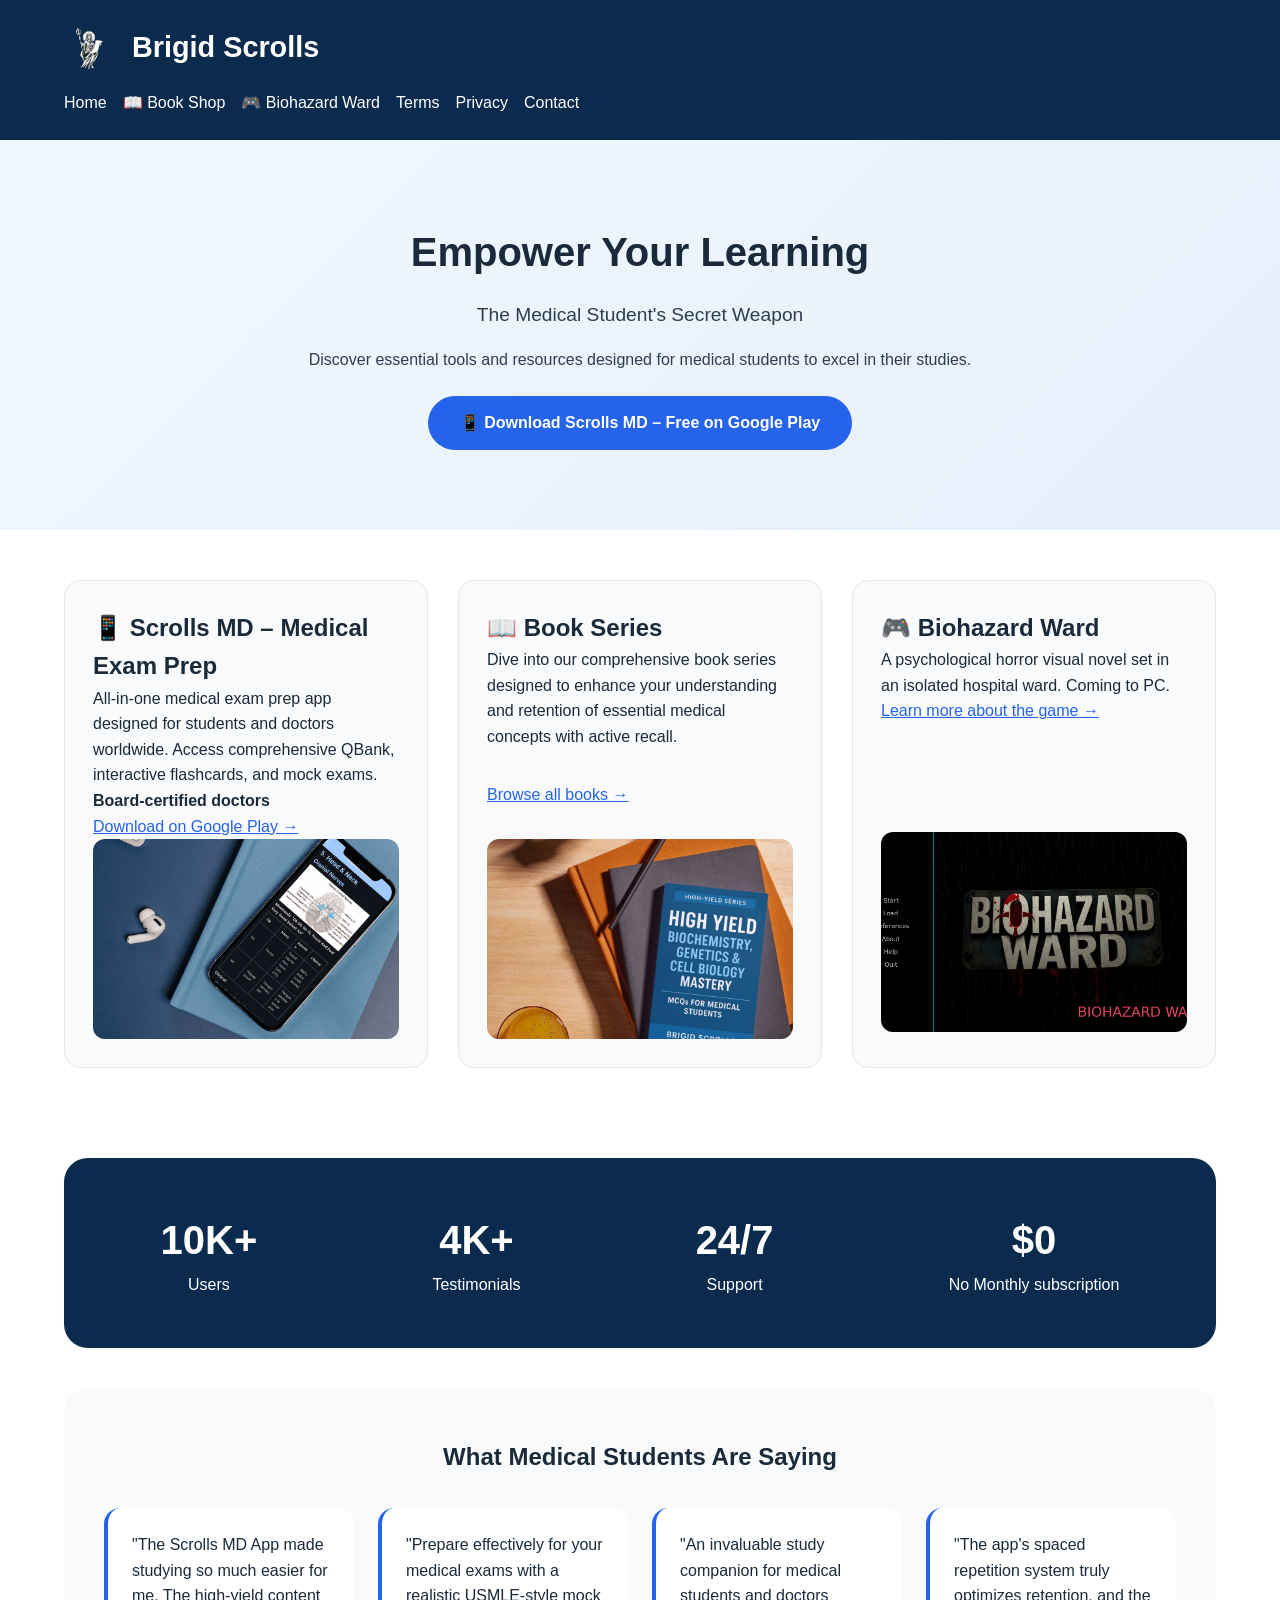
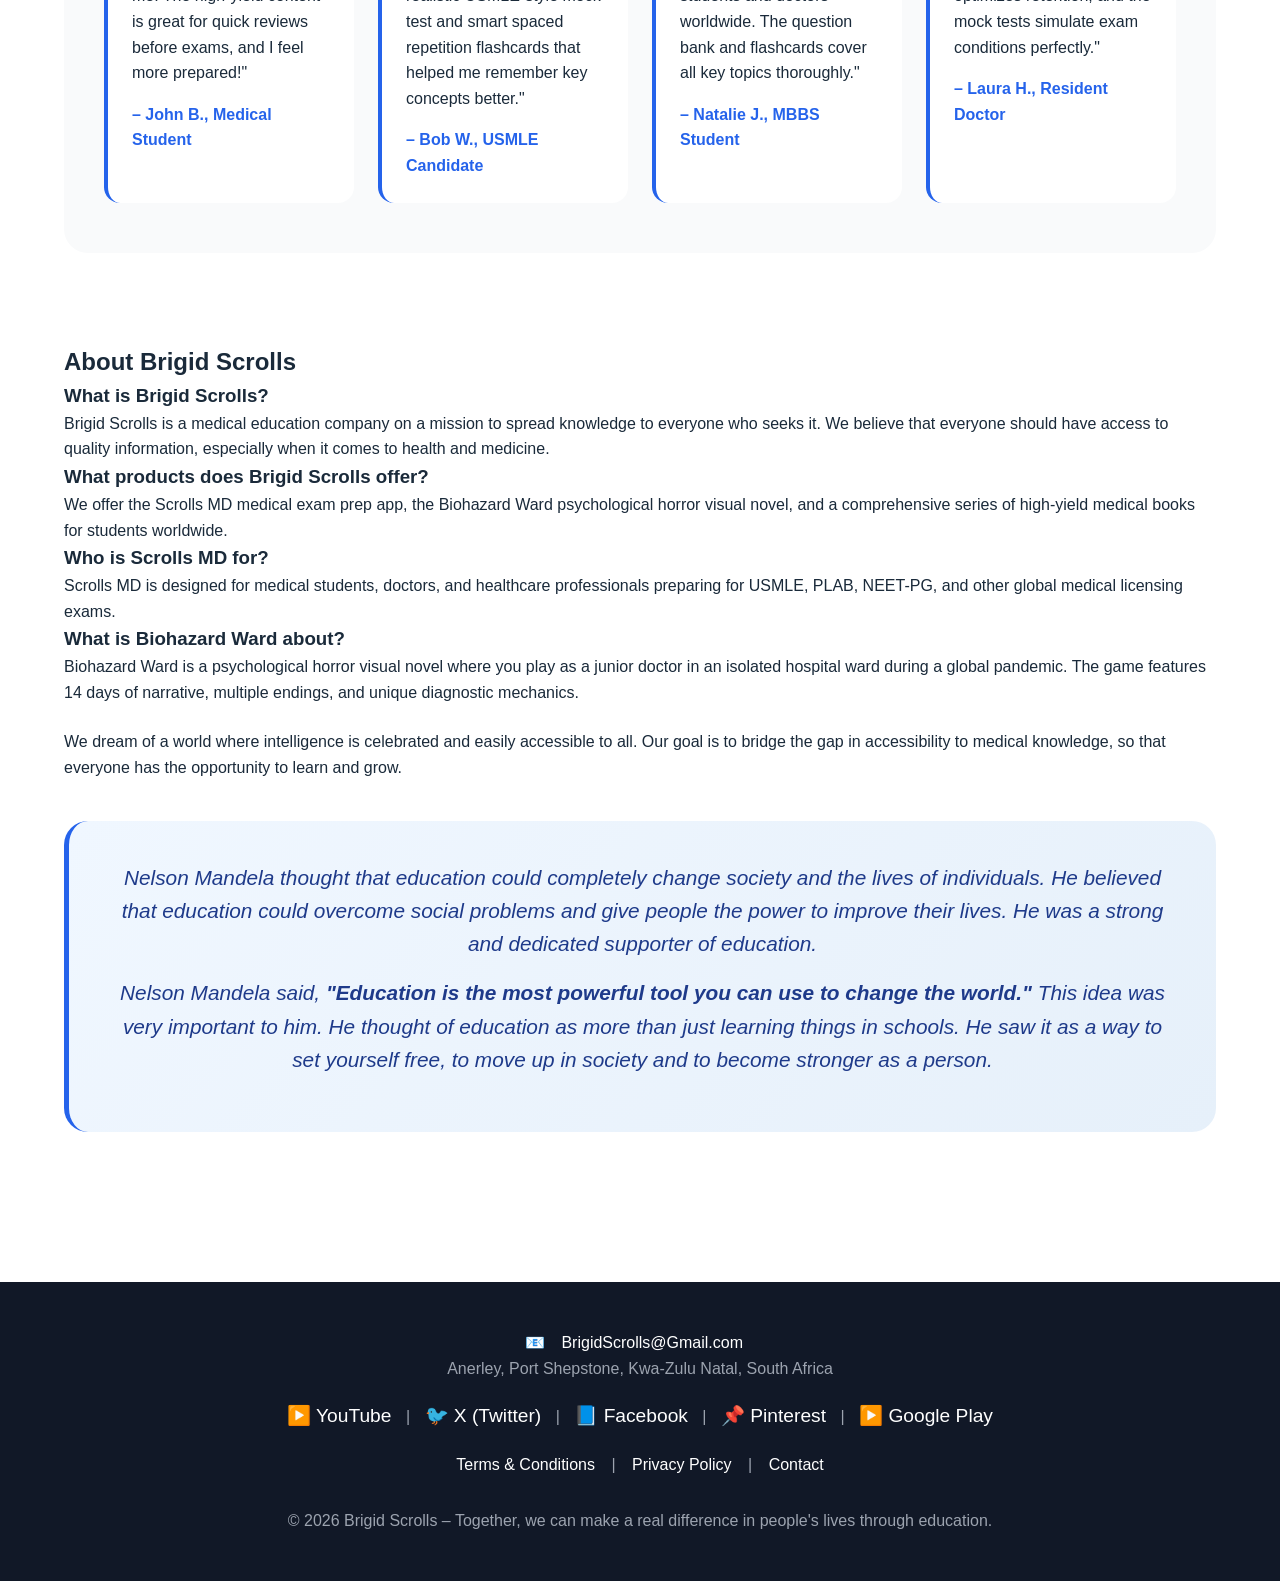
==== commit e1d250ab: "Update index.html" ====
--- a/index.html
+++ b/index.html
@@ -287,8 +287,8 @@
                 <a href="privacy-policy/">Privacy Policy</a> |
                 <a href="contact.html">Contact</a>
             </div>
-            <p style="margin-top: 30px;">© 2025 Brigid Scrolls – Together, we can make a real difference in people's lives through education.</p>
+            <p style="margin-top: 30px;">© 2026 Brigid Scrolls – Together, we can make a real difference in people's lives through education.</p>
         </div>
     </footer>
 </body>
-</html>+</html>
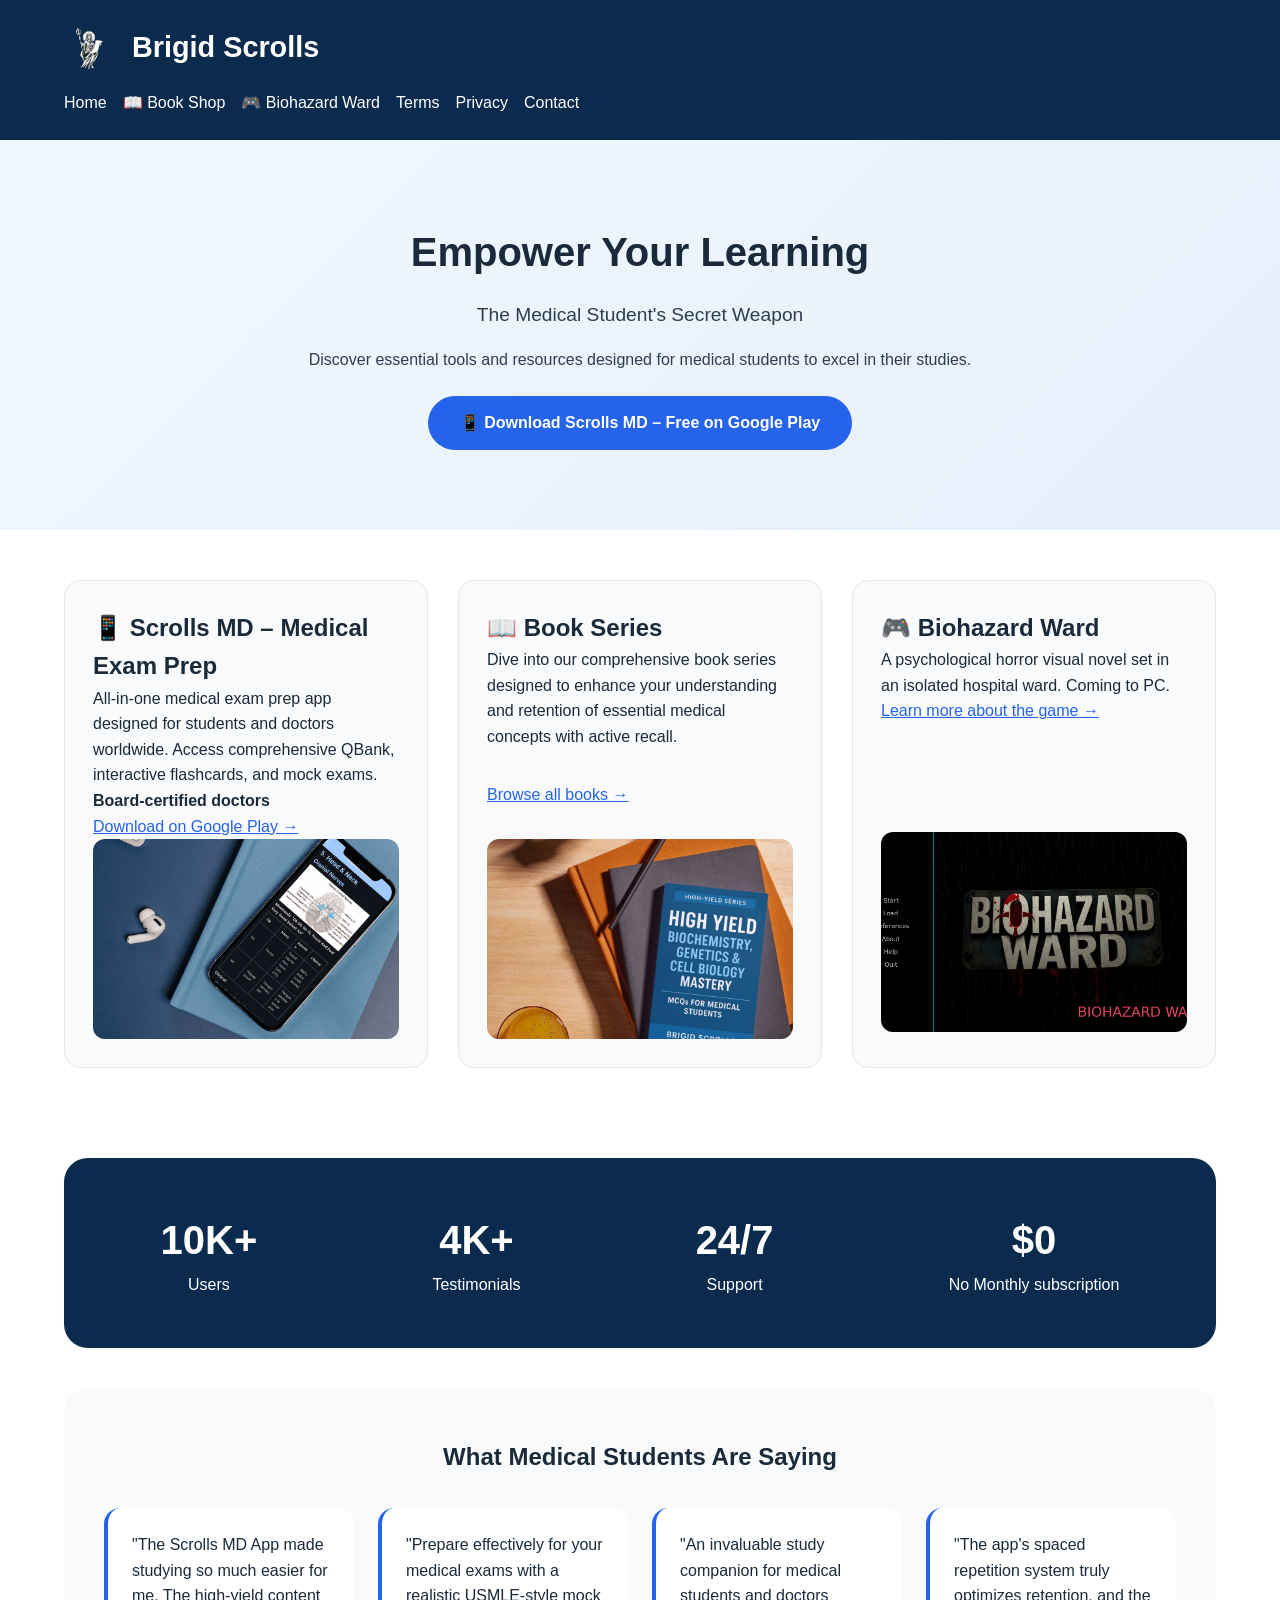
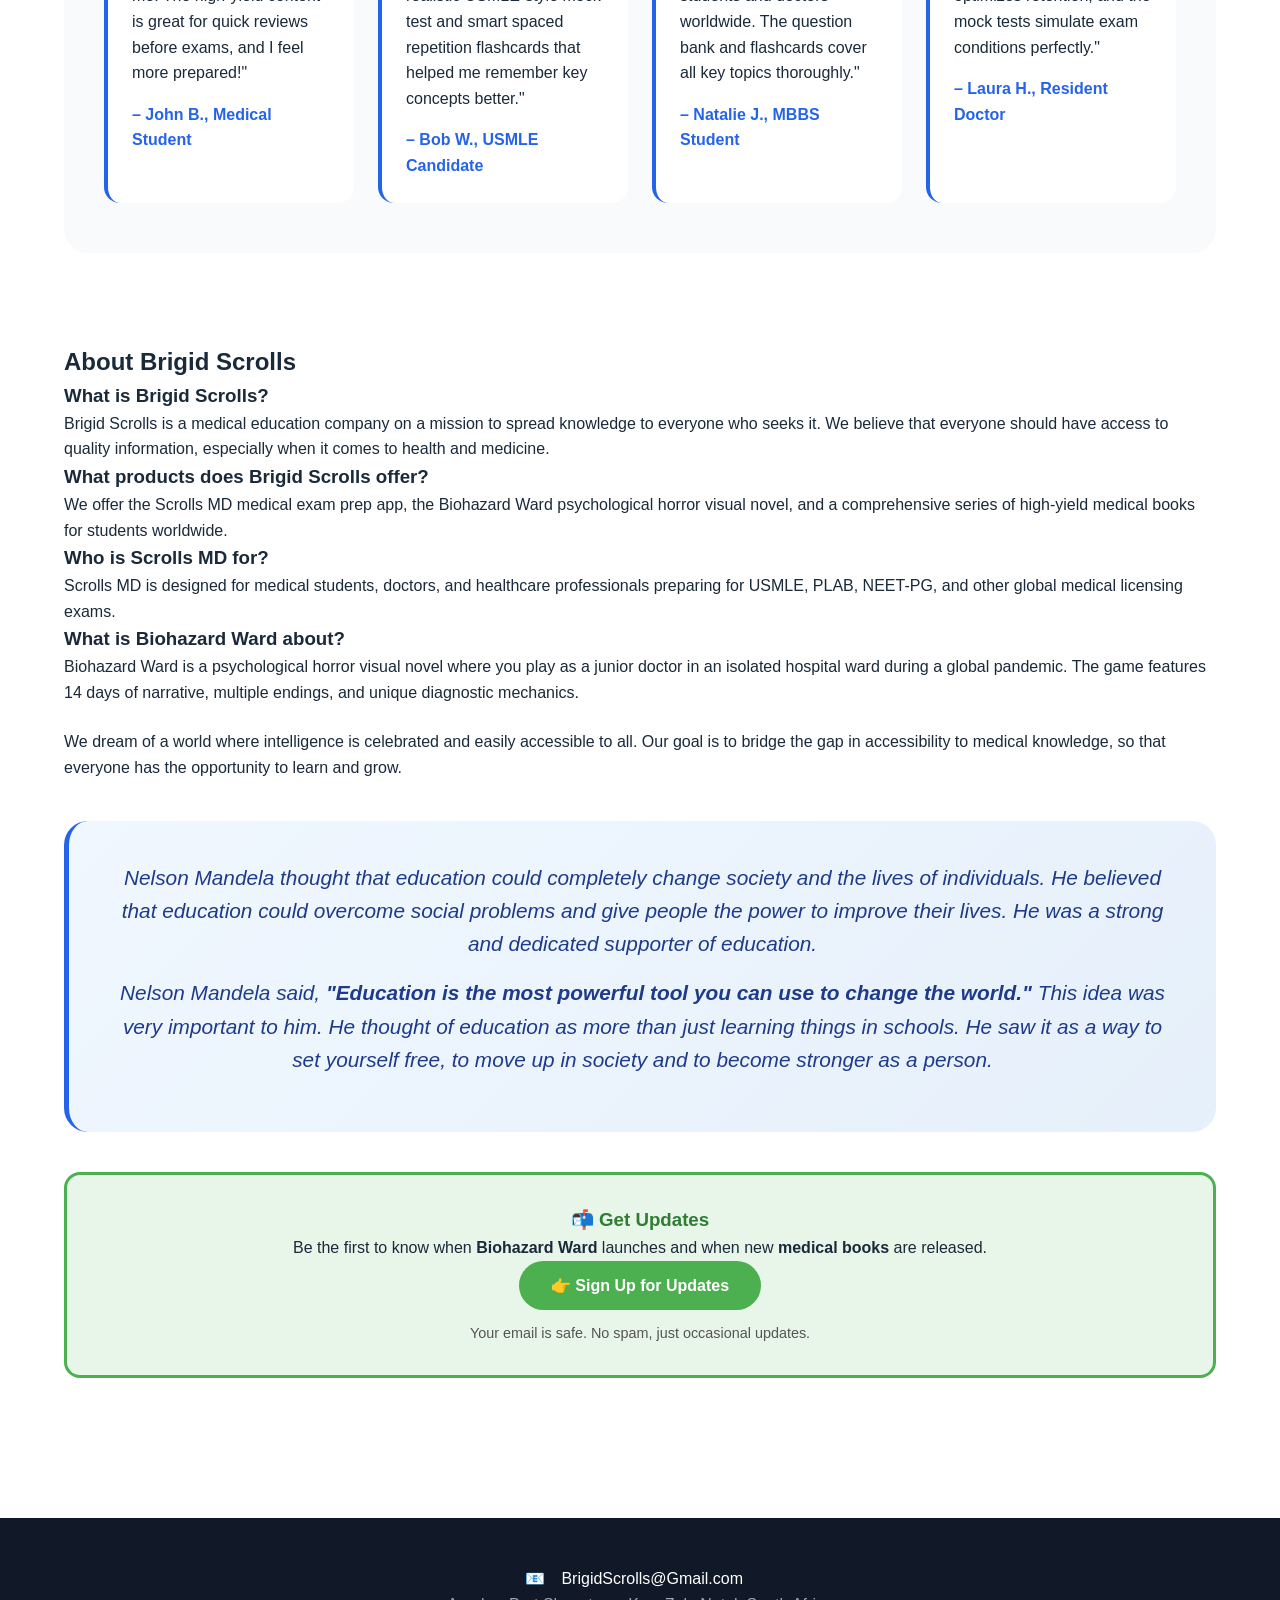
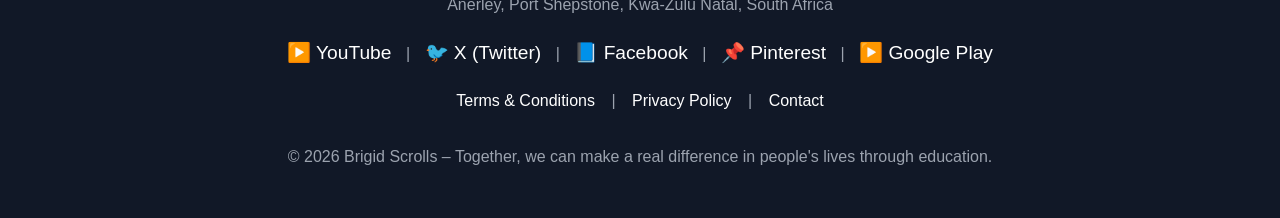
==== commit 46839499: "Fix HTML encoding issues in index.html" ====
--- a/index.html
+++ b/index.html
@@ -261,7 +261,13 @@
                 <p>Nelson Mandela thought that education could completely change society and the lives of individuals. He believed that education could overcome social problems and give people the power to improve their lives. He was a strong and dedicated supporter of education.</p>
                 <p>Nelson Mandela said, <strong>"Education is the most powerful tool you can use to change the world."</strong> This idea was very important to him. He thought of education as more than just learning things in schools. He saw it as a way to set yourself free, to move up in society and to become stronger as a person.</p>
             </div>
-            
+
+            <div style="background: #e8f5e9; padding: 30px; border-radius: 16px; margin: 30px 0; text-align: center; border: 3px solid #4CAF50;">
+    <h3 style="margin-top: 0; color: #2e7d32;">📬 Get Updates</h3>
+    <p>Be the first to know when <strong>Biohazard Ward</strong> launches and when new <strong>medical books</strong> are released.</p>
+    <a href="https://forms.gle/39Afbyag21bz18ZA6" target="_blank" rel="noopener noreferrer" style="display: inline-block; background: #4CAF50; color: white; padding: 12px 32px; border-radius: 40px; text-decoration: none; font-weight: bold;">👉 Sign Up for Updates</a>
+    <p style="margin-top: 12px; font-size: 0.9rem; color: #555;">Your email is safe. No spam, just occasional updates.</p>
+</div>
             <!-- Optional Mandela Image - Remove if you don't have permission -->
             <!-- 
             <div style="text-align: center; margin-top: 20px;">
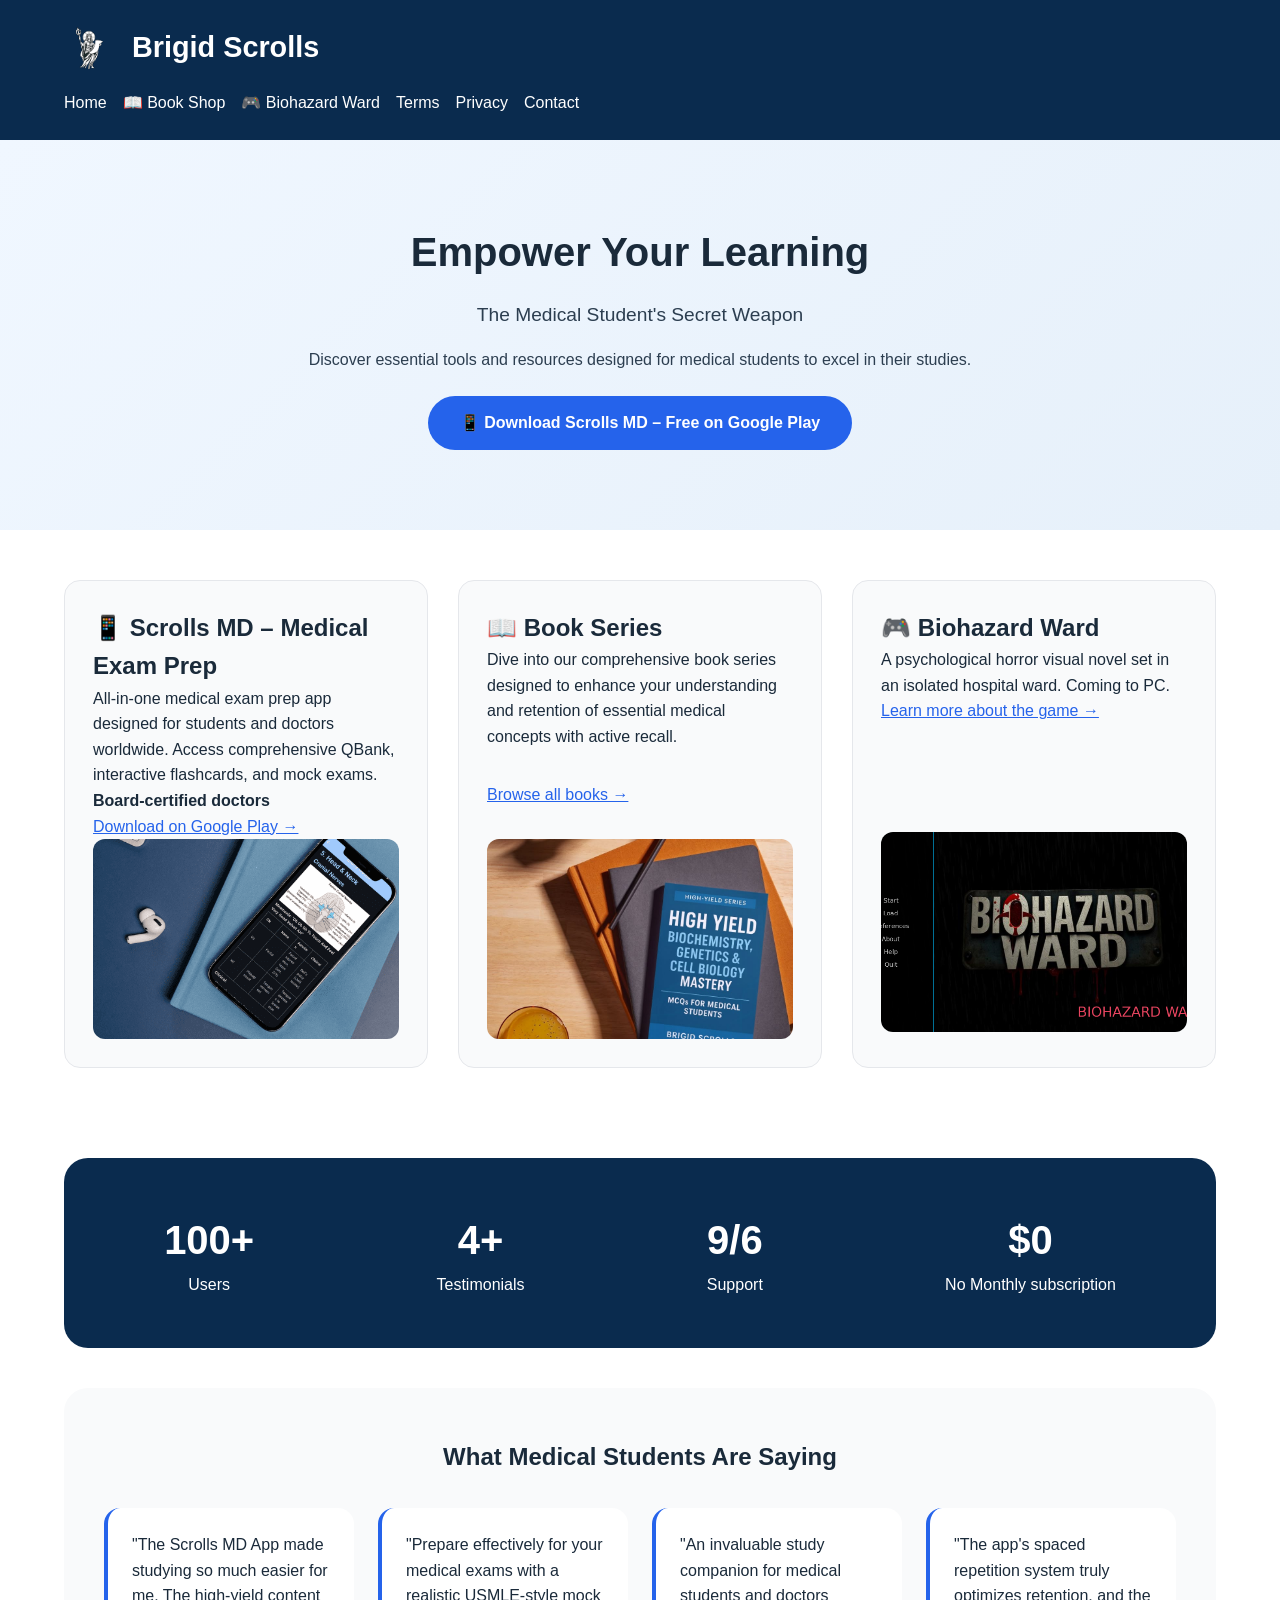
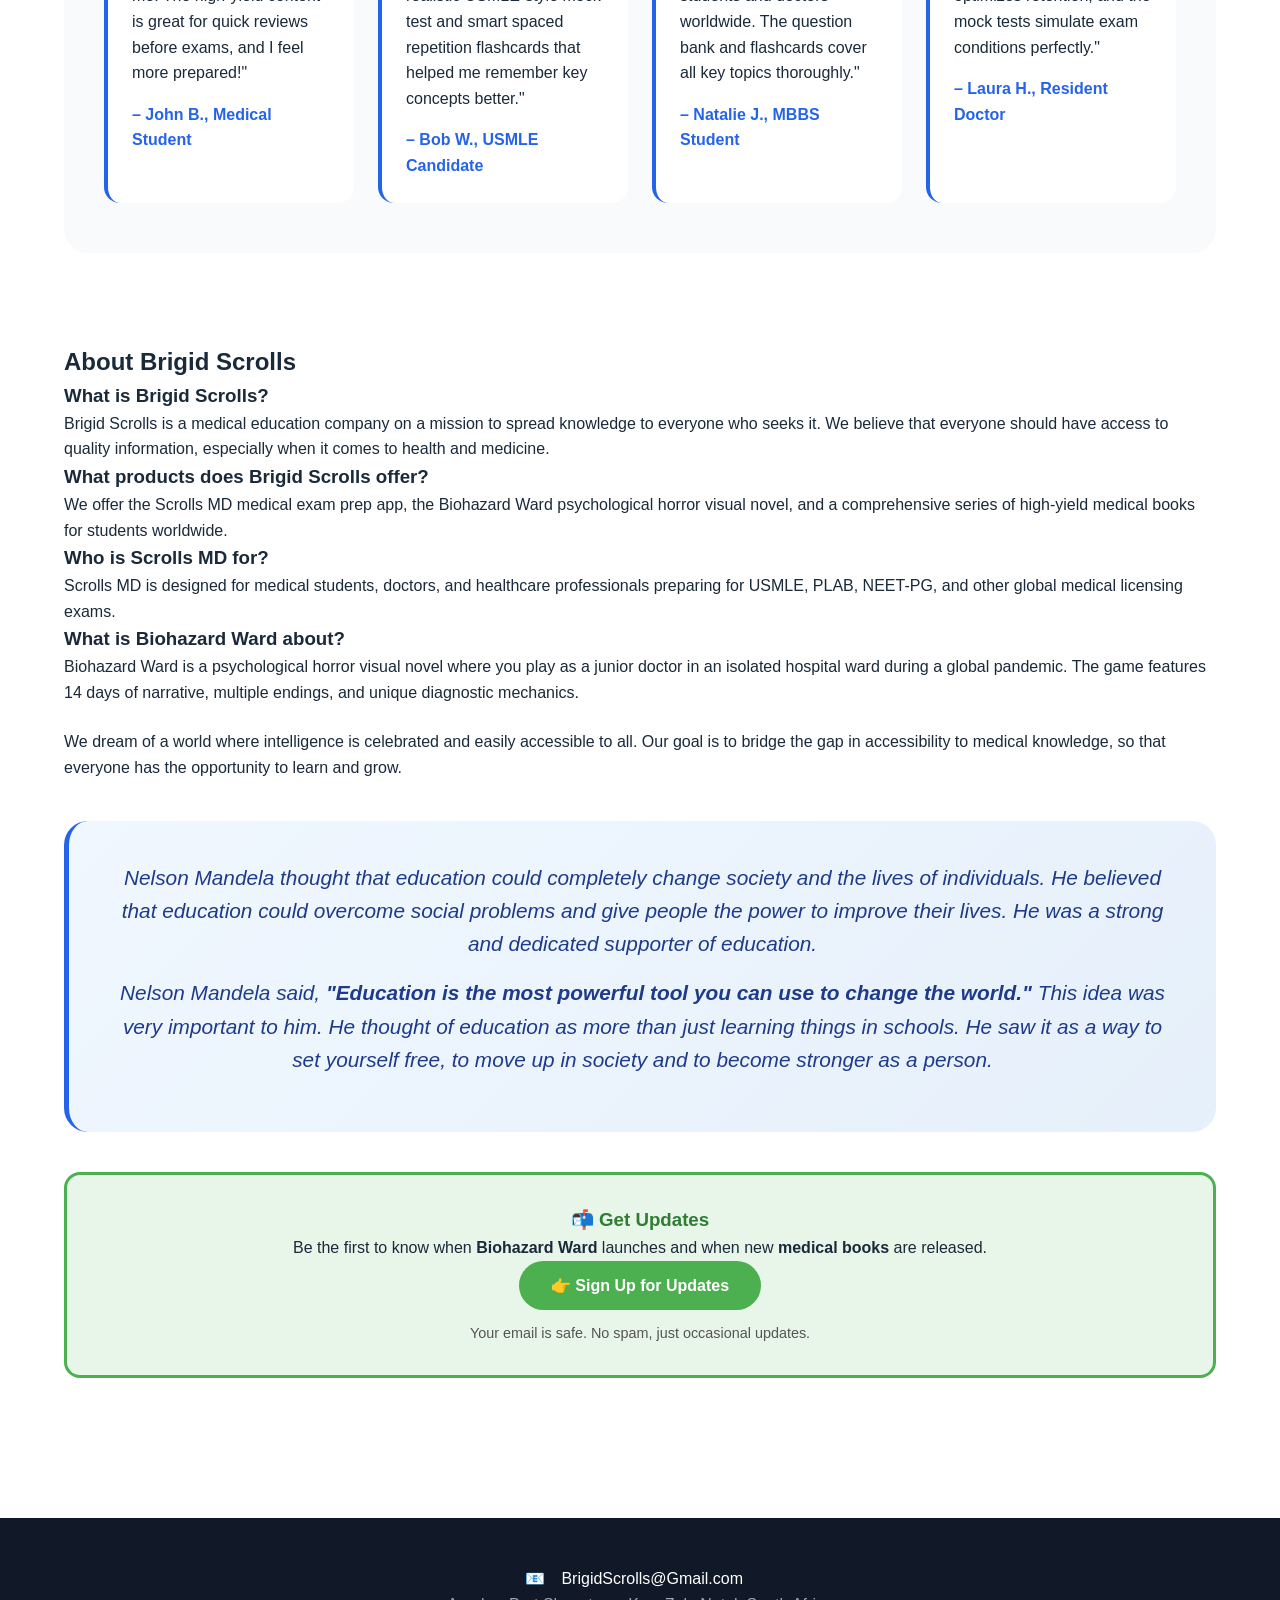
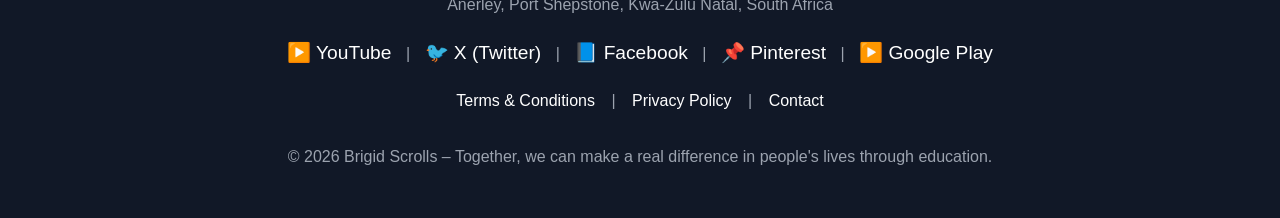
==== commit 9b62f2ac: "Update index.html" ====
--- a/index.html
+++ b/index.html
@@ -209,9 +209,9 @@
 
         <!-- Stats Section with FAQ Format for SEO -->
         <div class="stats">
-            <div><div class="stat-number">10K+</div><div>Users</div></div>
-            <div><div class="stat-number">4K+</div><div>Testimonials</div></div>
-            <div><div class="stat-number">24/7</div><div>Support</div></div>
+            <div><div class="stat-number">100+</div><div>Users</div></div>
+            <div><div class="stat-number">4+</div><div>Testimonials</div></div>
+            <div><div class="stat-number">9/6</div><div>Support</div></div>
             <div><div class="stat-number">$0</div><div>No Monthly subscription</div></div>
         </div>
 
